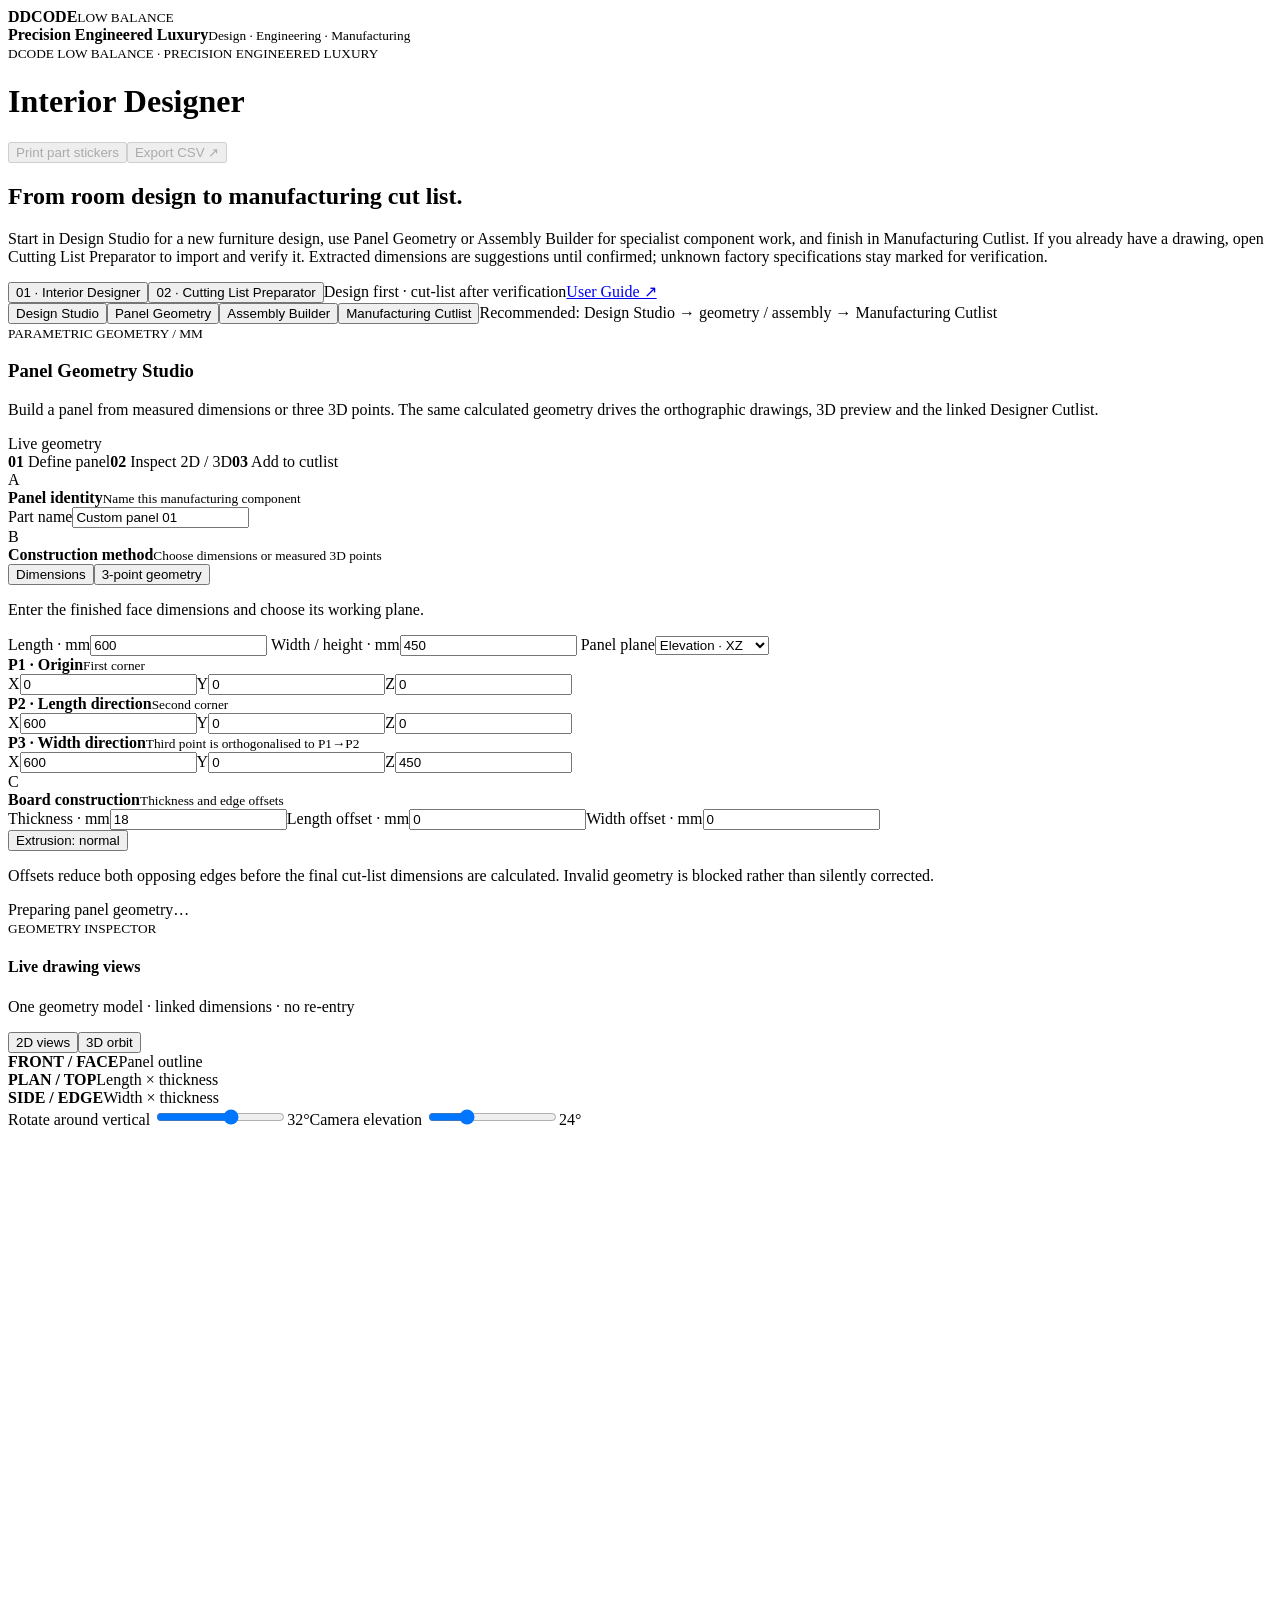
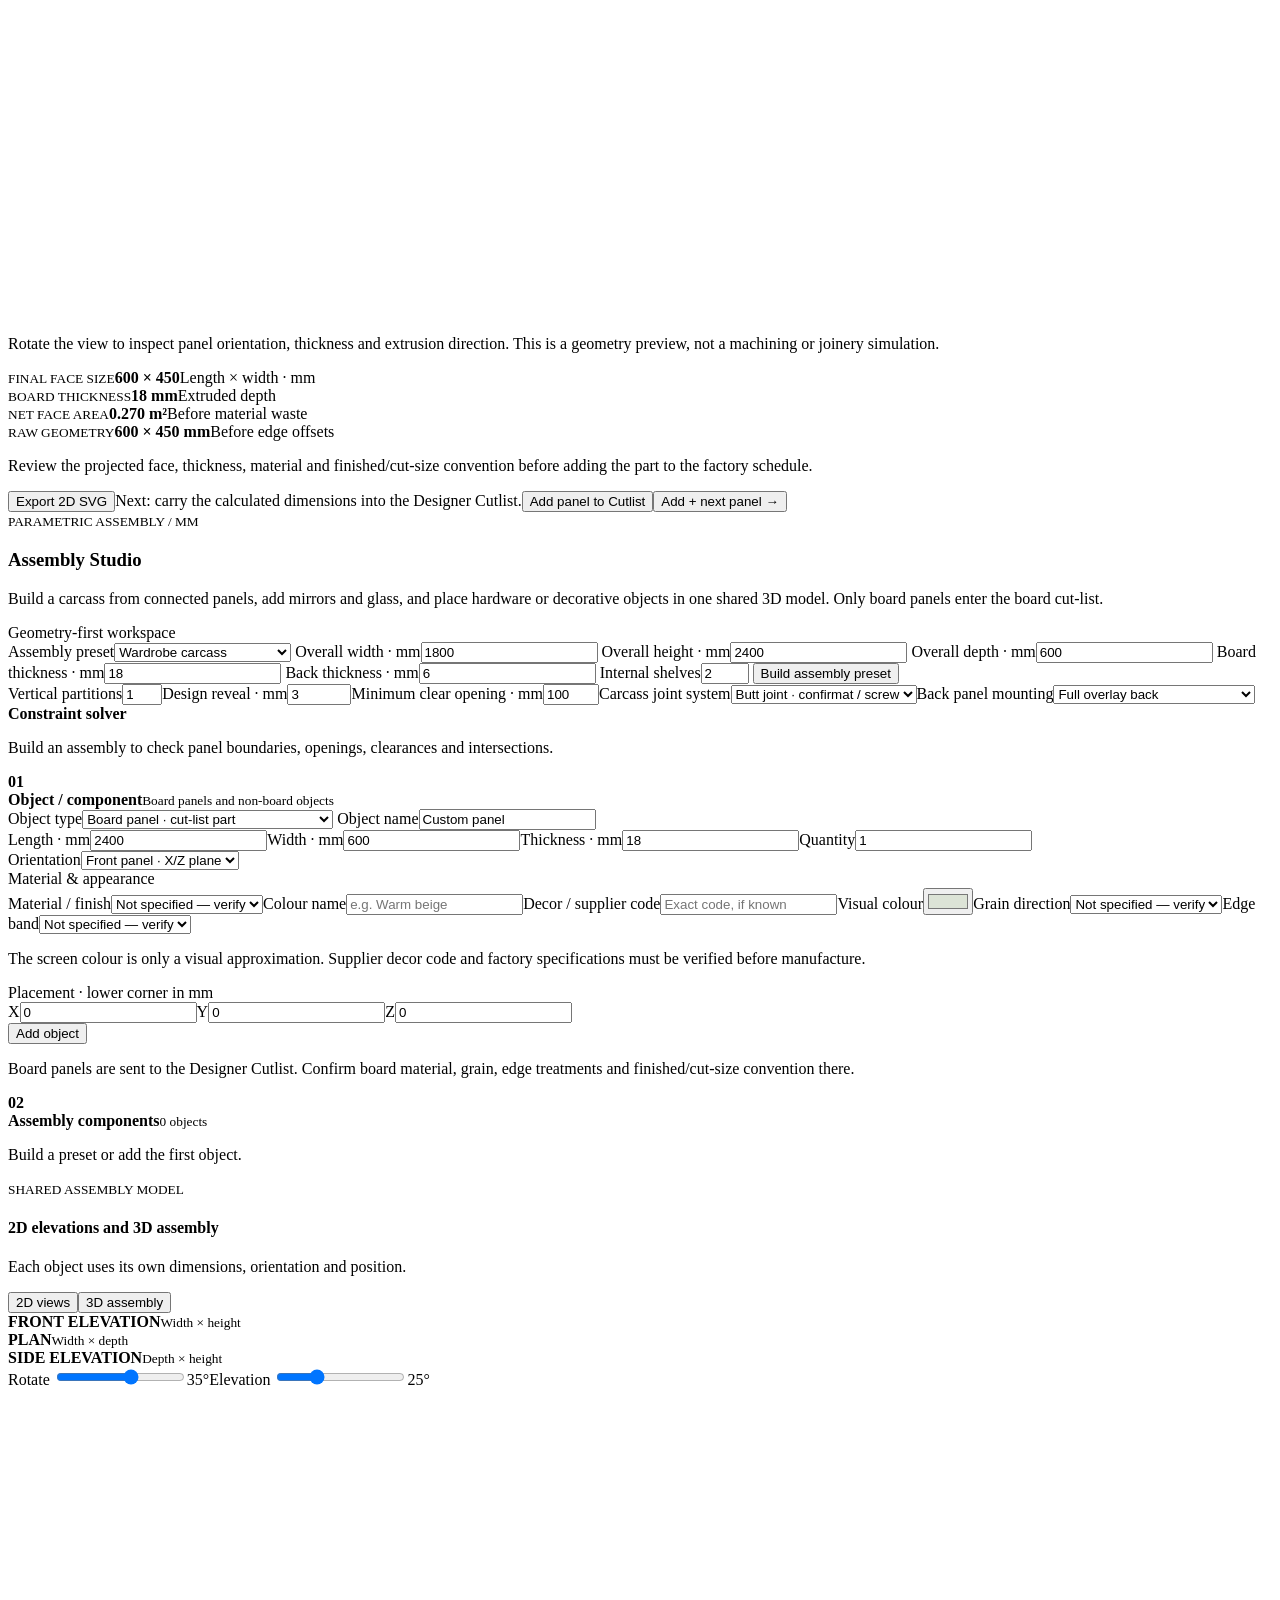
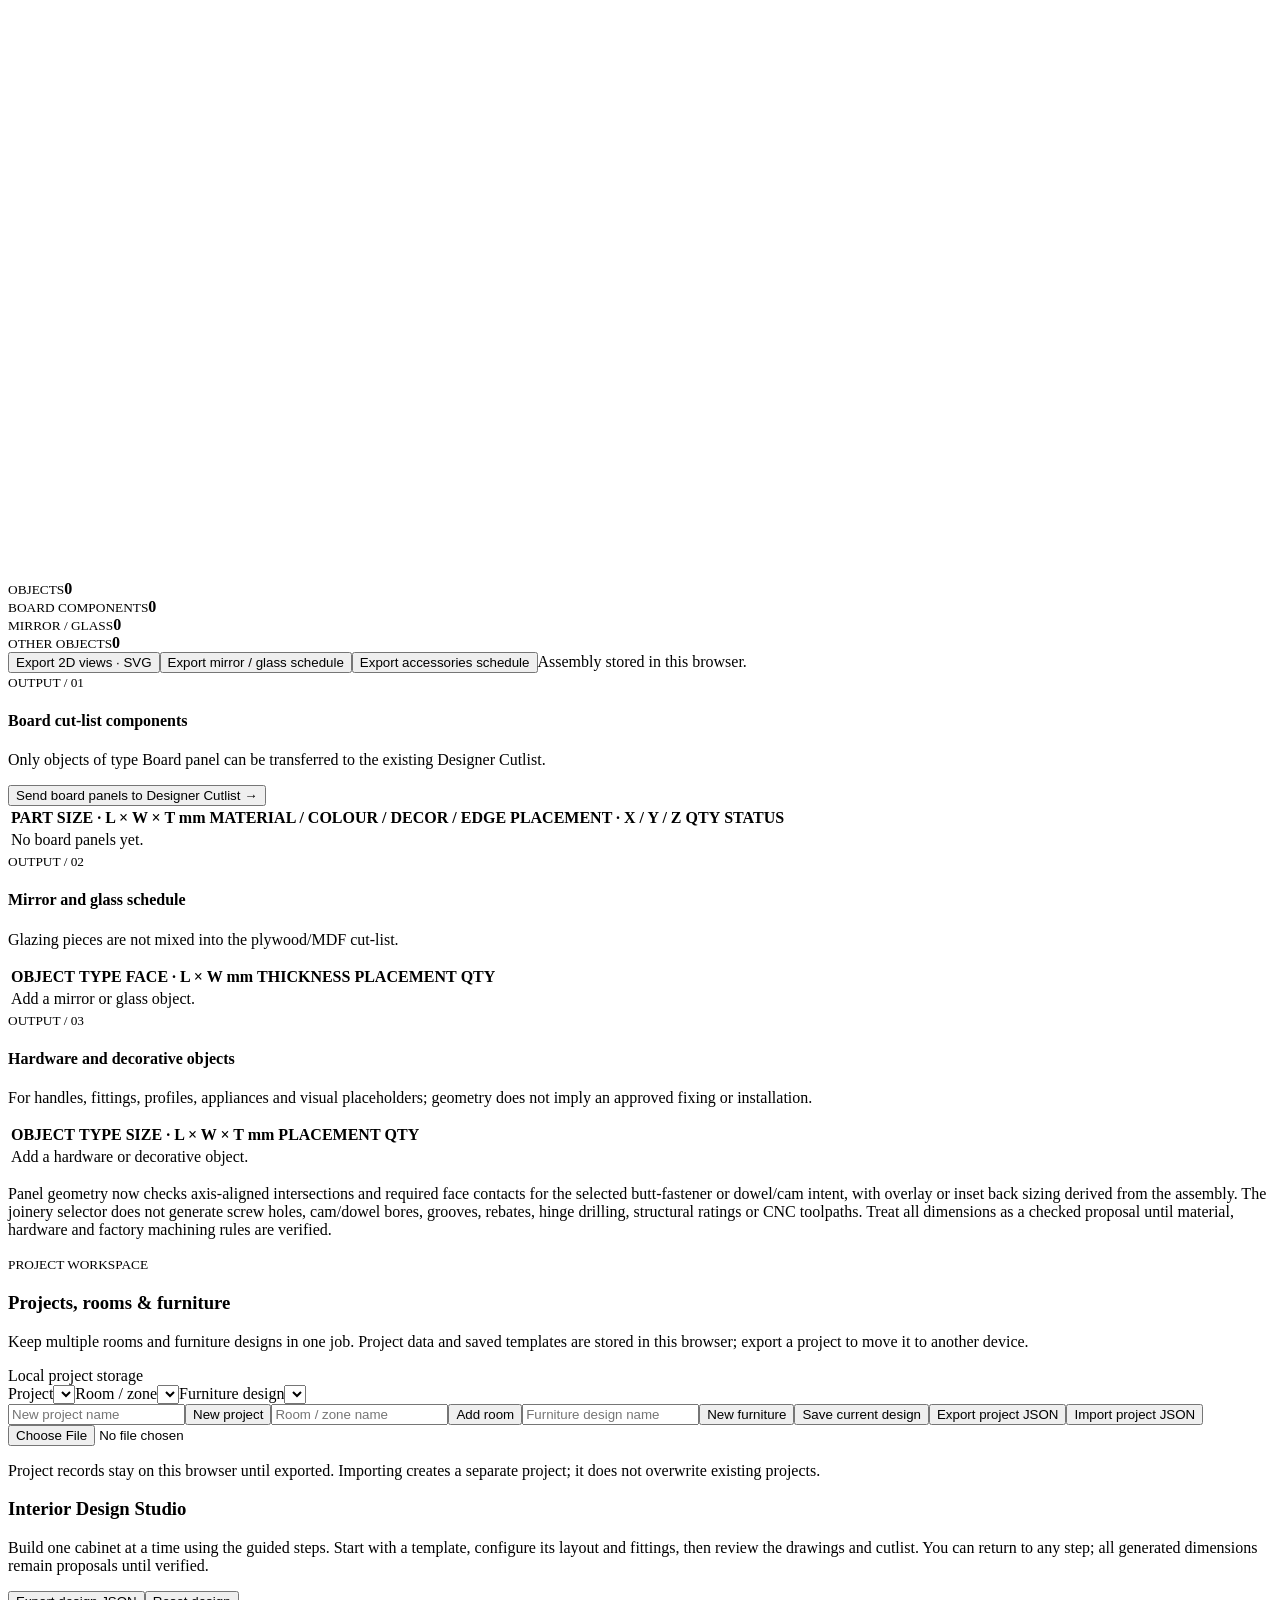
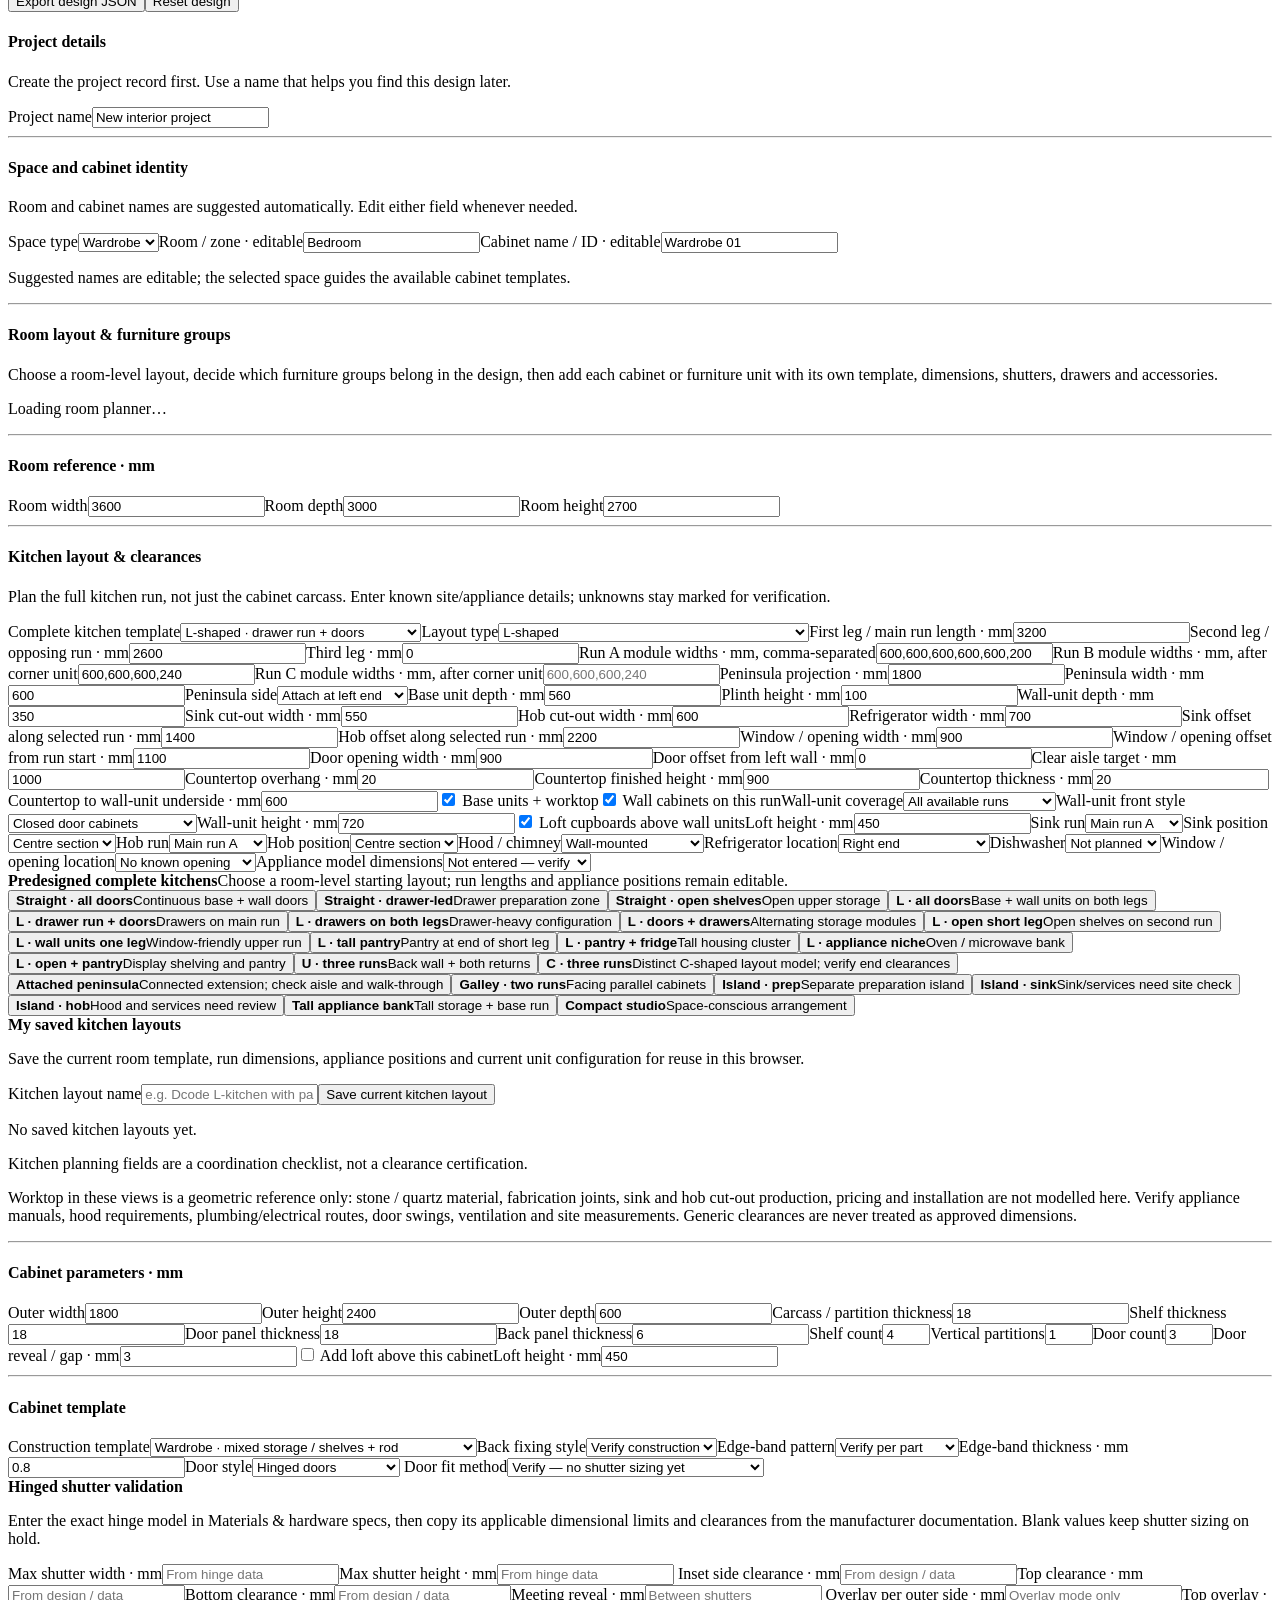
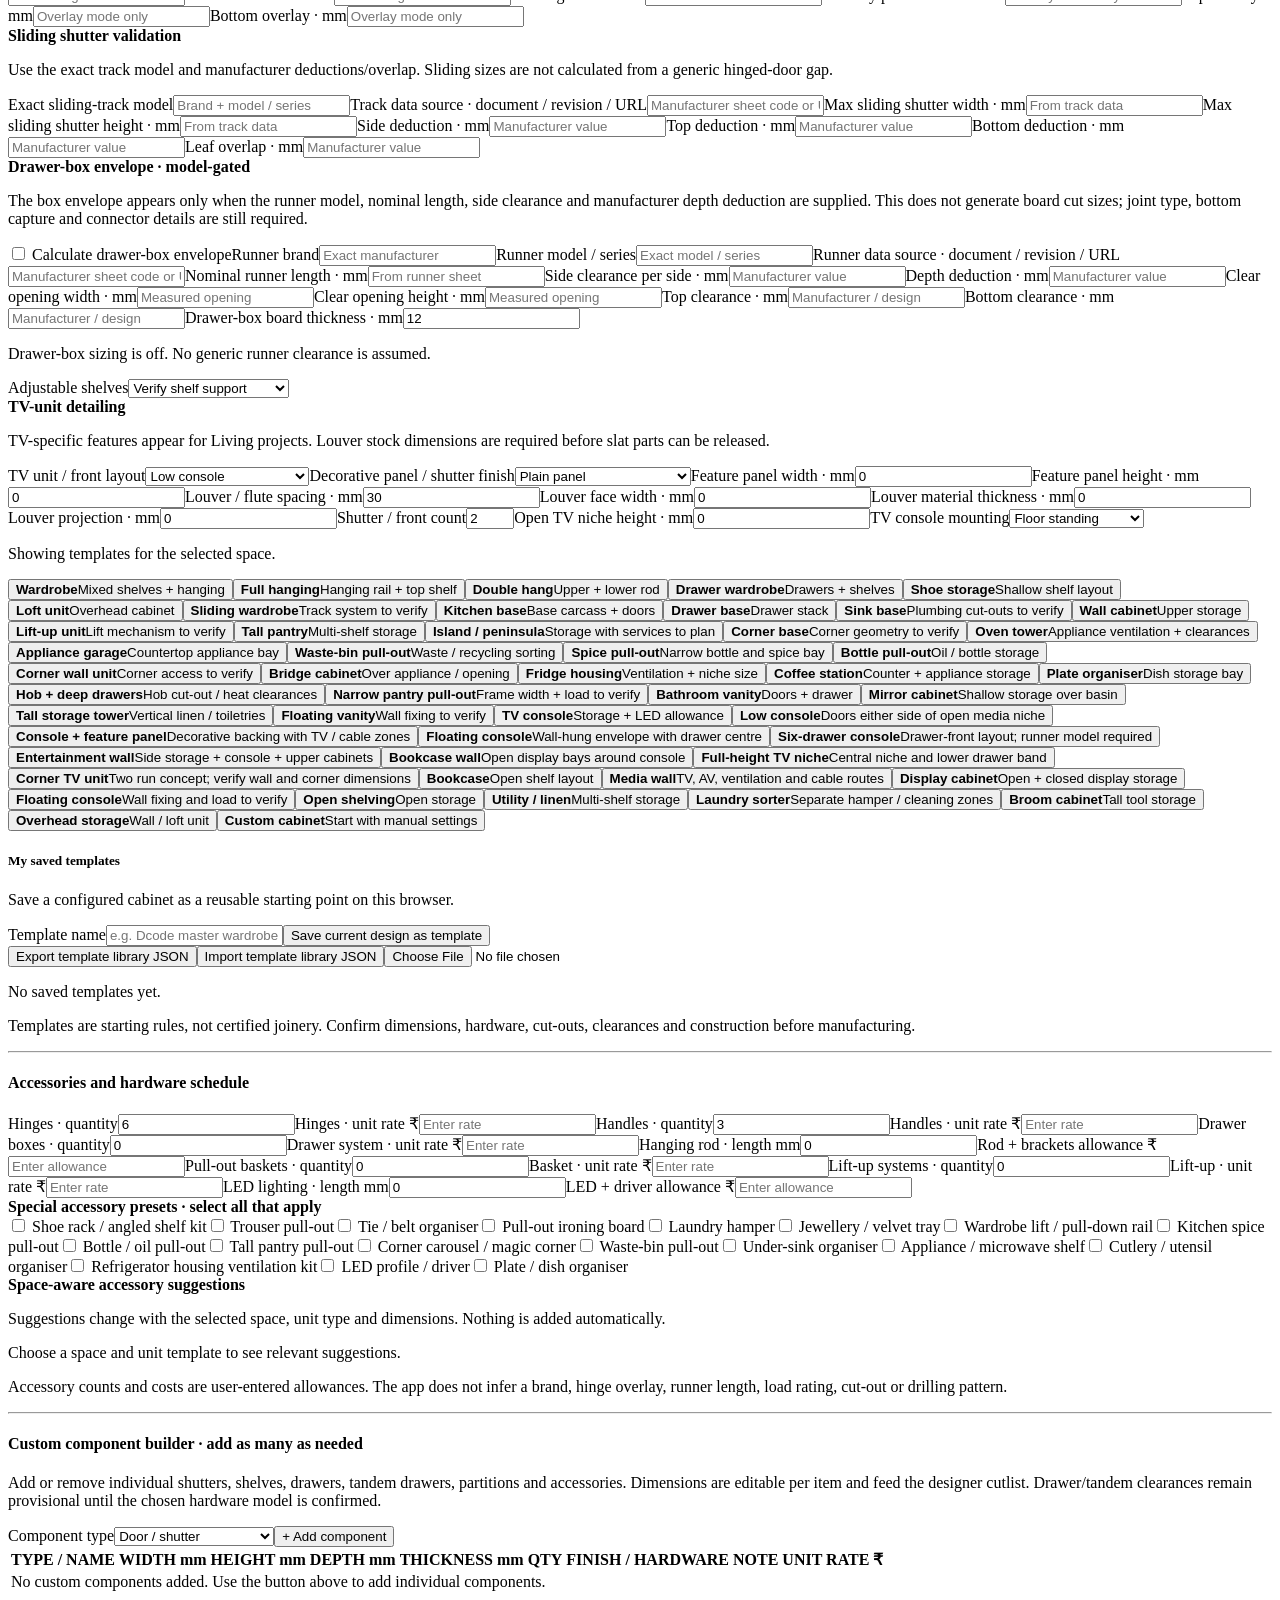
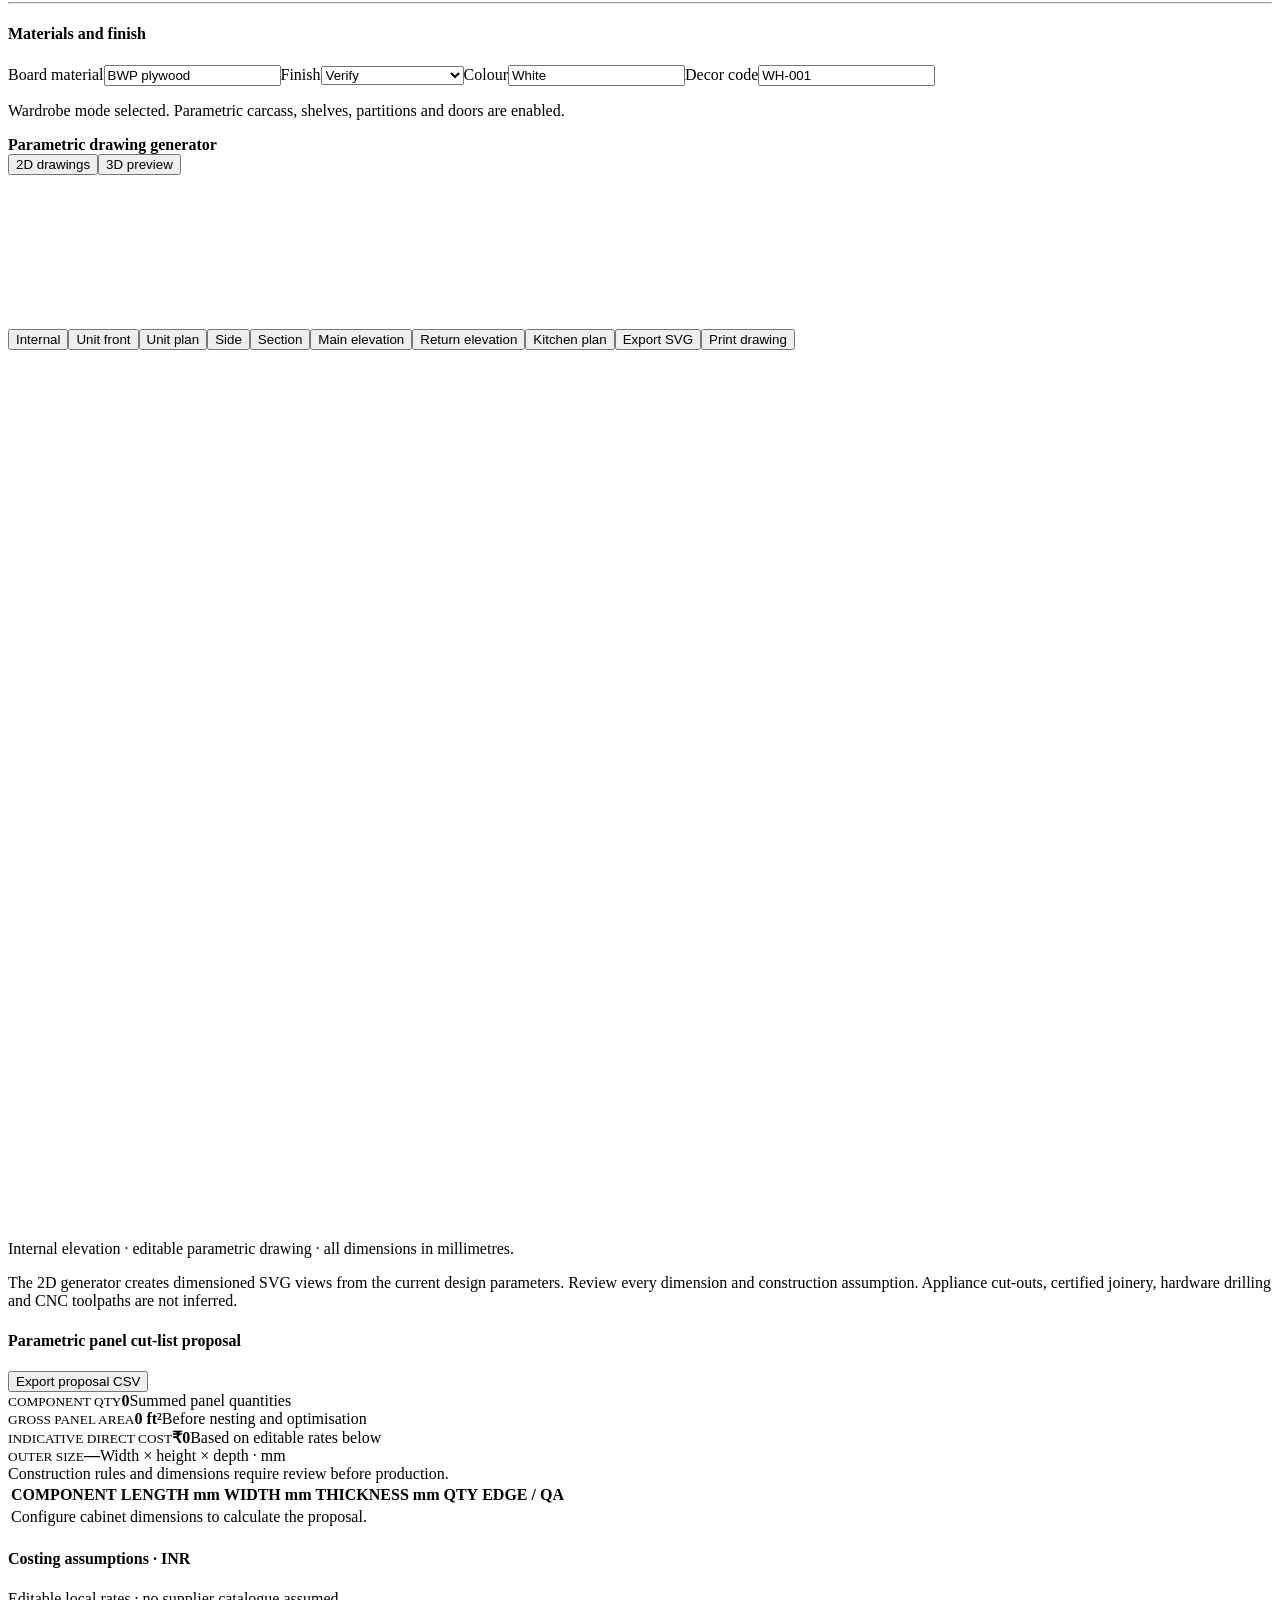
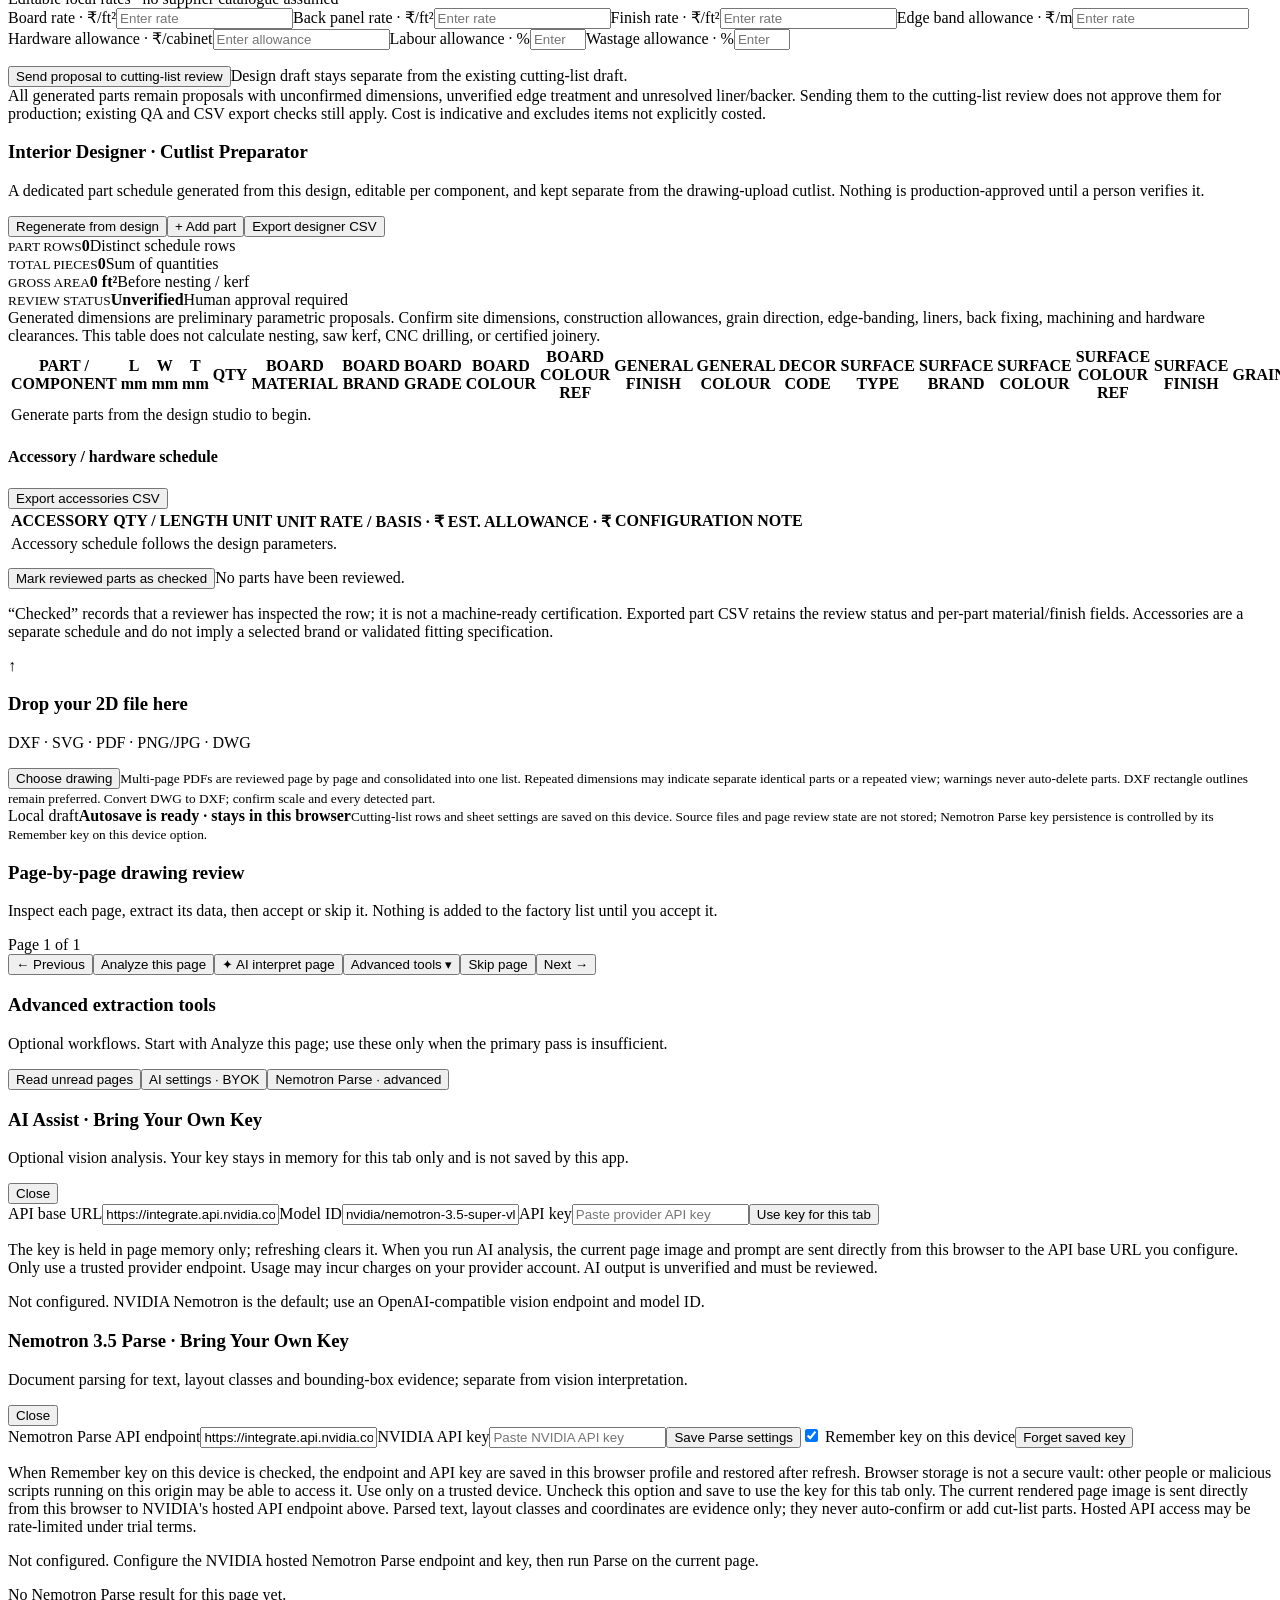
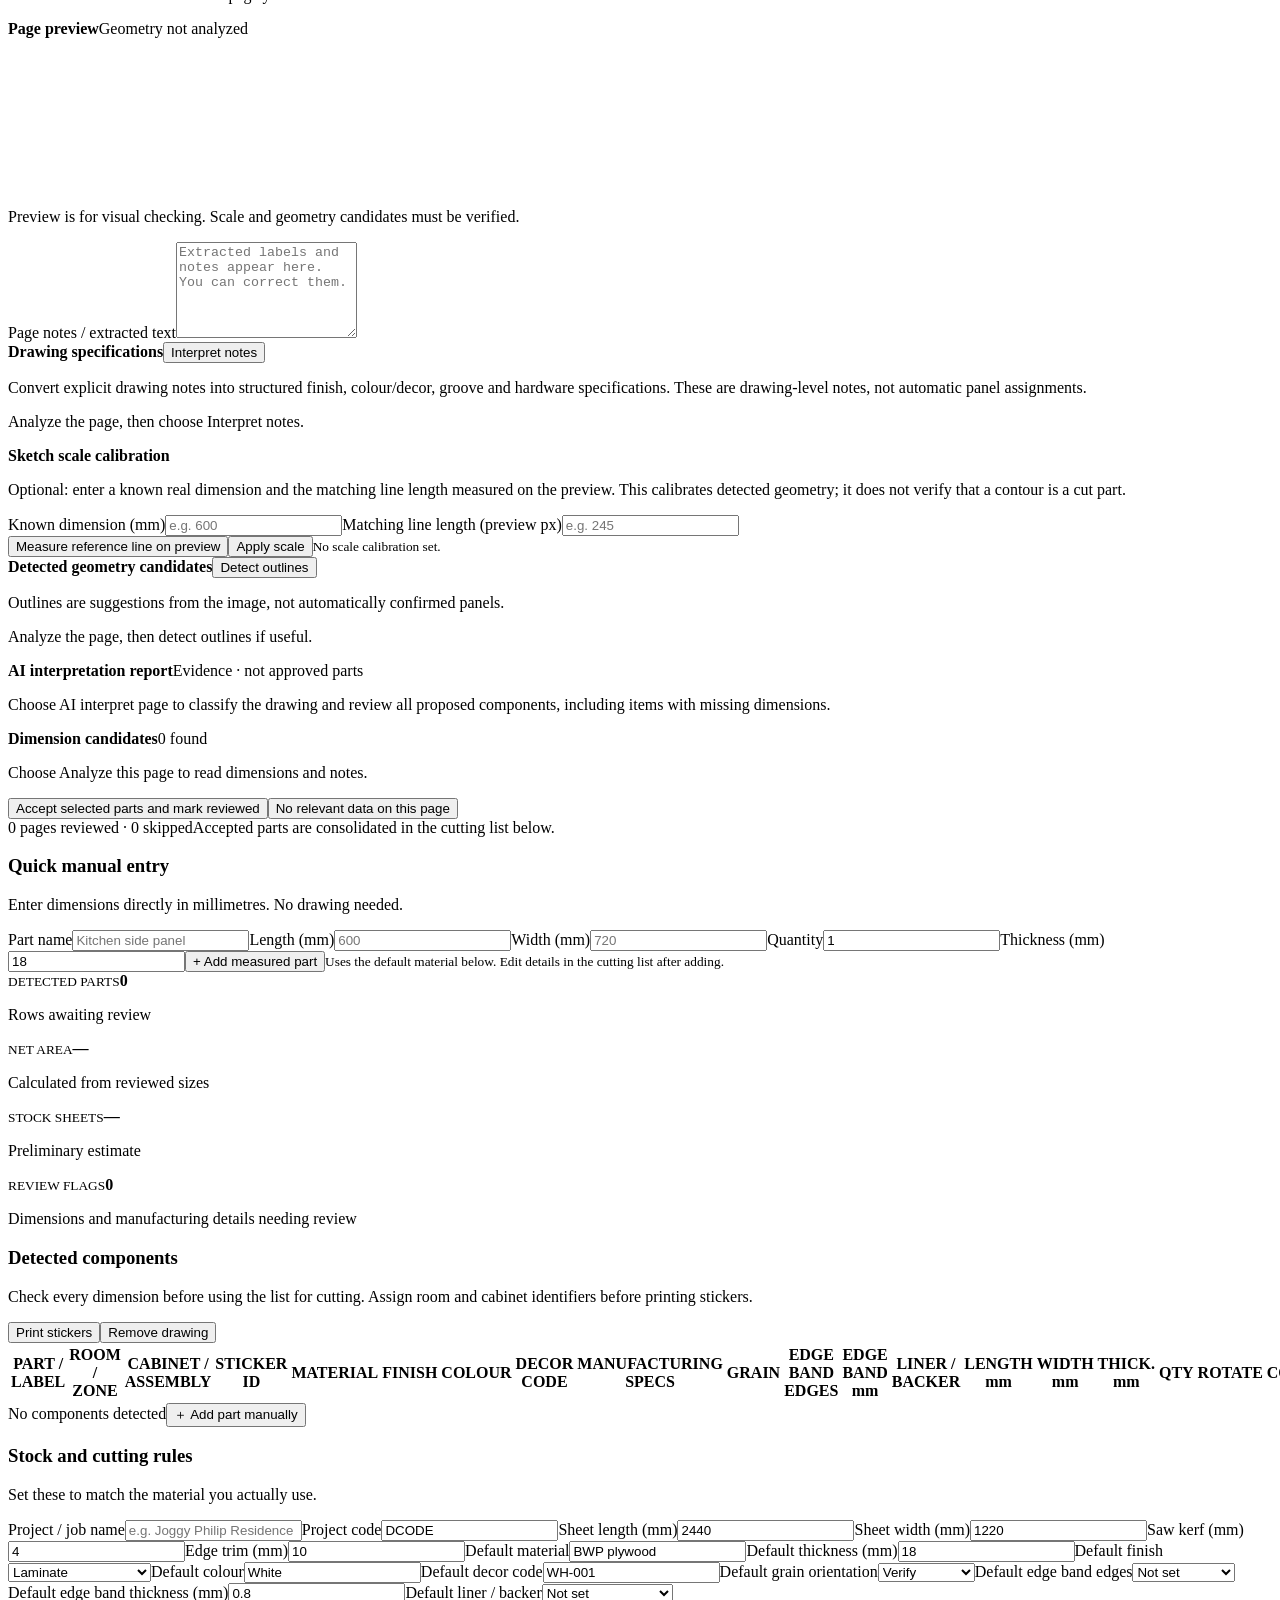
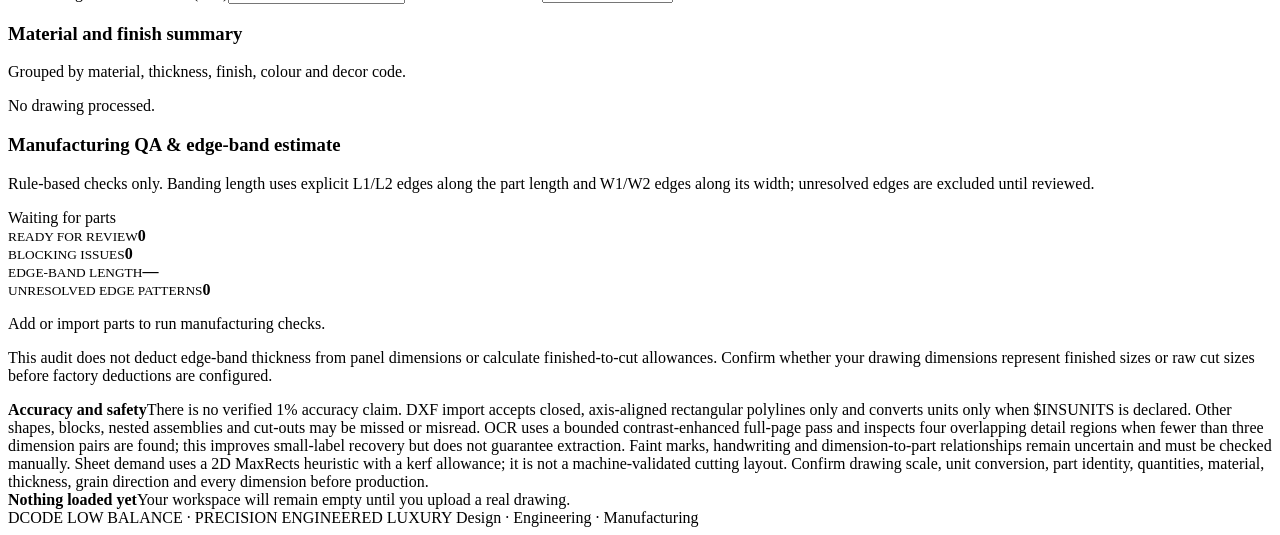
==== public/index.html @ 65d8233e "sync: import current Hatchable application source" ====
<!doctype html>
<html lang="en"><head><meta charset="utf-8"><meta name="viewport" content="width=device-width,initial-scale=1"><title>DCODE Low Balance — Precision Engineered Luxury</title><meta name="description" content="DCODE Low Balance connects interior design, 2D drawings, 3D cabinet engineering and manufacturing cut lists. Precision Engineered Luxury."><meta name="theme-color" content="#f7f7f5"><link rel="icon" type="image/svg+xml" href="/favicon.svg"><link rel="stylesheet" href="/theme.css?v=100"><link rel="stylesheet" href="/design-workspace.css?v=103"><script defer src="/app.js?v=100"></script><script type="module" src="/design-workspace.js?v=107"></script></head>
<body><aside class="sidebar"><div class="brand"><b>D</b><span><strong>DCODE</strong><small>LOW BALANCE</small></span></div><div class="side-note"><i></i><span><b>Precision Engineered Luxury</b><small>Design · Engineering · Manufacturing</small></span></div></aside>
<main><header><div><small class="eyebrow">DCODE LOW BALANCE · PRECISION ENGINEERED LUXURY</small><h1>Interior Designer</h1></div><div class="header-actions design-hidden"><button id="printStickers" class="light-btn" type="button" disabled>Print part stickers</button><button id="export" class="dark-btn" disabled>Export CSV ↗</button></div></header>
<section class="view">
<div class="intro"><div><h2>From room design to manufacturing cut list.</h2><p>Start in Design Studio for a new furniture design, use Panel Geometry or Assembly Builder for specialist component work, and finish in Manufacturing Cutlist. If you already have a drawing, open Cutting List Preparator to import and verify it. Extracted dimensions are suggestions until confirmed; unknown factory specifications stay marked for verification.</p></div></div>
<div class="design-nav app-page-nav" role="navigation" aria-label="Workspace pages"><button type="button" class="active" id="designNav" aria-current="page">01 · Interior Designer</button><button type="button" id="cutlistNav">02 · Cutting List Preparator</button><span class="design-chip">Design first · cut-list after verification</span><a class="guide-nav-link" href="/guide.html" target="_blank" rel="noopener">User Guide ↗</a></div>
    <section class="design-workspace app-page" id="designWorkspace">
      <div class="design-nav design-subnav" role="navigation" aria-label="Interior design workspaces"><button type="button" class="active" id="designerBuilderTab" aria-current="page" title="Guided cabinet design and drawings">Design Studio</button><button type="button" id="designerPanelGeometryTab" aria-pressed="false" title="Create a single parametric panel">Panel Geometry</button><button type="button" id="designerAssemblyStudioTab" aria-pressed="false" title="Build and validate a multi-panel assembly">Assembly Builder</button><button type="button" id="designerCutlistTab" aria-pressed="false" title="Review board parts and prepare manufacturing exports">Manufacturing Cutlist</button><span class="design-chip">Recommended: Design Studio → geometry / assembly → Manufacturing Cutlist</span></div>
      <section id="panelGeometryStudio" class="panel-geometry-studio design-hidden" aria-label="Parametric panel geometry studio">
  <div class="pg-header"><div><small class="pg-eyebrow">PARAMETRIC GEOMETRY / MM</small><h3>Panel Geometry Studio</h3><p>Build a panel from measured dimensions or three 3D points. The same calculated geometry drives the orthographic drawings, 3D preview and the linked Designer Cutlist.</p></div><div class="pg-header-status"><span class="pg-live-dot"></span><span>Live geometry</span></div></div>
  <div class="pg-workflow"><span class="active"><b>01</b> Define panel</span><i></i><span><b>02</b> Inspect 2D / 3D</span><i></i><span><b>03</b> Add to cutlist</span></div>
  <div class="pg-layout">
    <aside class="pg-controls">
      <section class="pg-control-section"><div class="pg-section-title"><span class="pg-section-index">A</span><div><strong>Panel identity</strong><small>Name this manufacturing component</small></div></div>
        <label class="pg-field">Part name<input id="pgName" value="Custom panel 01" maxlength="100" placeholder="e.g. Wardrobe side"></label>
      </section>
      <section class="pg-control-section"><div class="pg-section-title"><span class="pg-section-index">B</span><div><strong>Construction method</strong><small>Choose dimensions or measured 3D points</small></div></div>
        <div class="pg-mode-toggle"><button id="pgDimensionMode" type="button" class="active" aria-pressed="true">Dimensions</button><button id="pgThreePointMode" type="button" aria-pressed="false">3-point geometry</button></div>
        <p id="pgModeHint" class="pg-help">Enter the finished face dimensions and choose its working plane.</p>
        <div id="pgDimFields" class="pg-field-grid">
          <label class="pg-field">Length · mm<input id="pgLength" type="number" min="1" step="any" value="600"></label>
          <label class="pg-field">Width / height · mm<input id="pgWidth" type="number" min="1" step="any" value="450"></label>
          <label class="pg-field pg-field-wide">Panel plane<select id="pgPlane"><option value="XZ" selected>Elevation · XZ</option><option value="XY">Horizontal · XY</option><option value="YZ">Side plane · YZ</option></select></label>
        </div>
        <div id="pgPointsFields" class="pg-point-fields design-hidden">
          <div class="pg-coordinate-head"><strong>P1 · Origin</strong><small>First corner</small></div><div class="pg-coordinate-grid">
            <label>X<input id="pgP1X" type="number" step="any" value="0"></label><label>Y<input id="pgP1Y" type="number" step="any" value="0"></label><label>Z<input id="pgP1Z" type="number" step="any" value="0"></label>
          </div>
          <div class="pg-coordinate-head"><strong>P2 · Length direction</strong><small>Second corner</small></div><div class="pg-coordinate-grid">
            <label>X<input id="pgP2X" type="number" step="any" value="600"></label><label>Y<input id="pgP2Y" type="number" step="any" value="0"></label><label>Z<input id="pgP2Z" type="number" step="any" value="0"></label>
          </div>
          <div class="pg-coordinate-head"><strong>P3 · Width direction</strong><small>Third point is orthogonalised to P1→P2</small></div><div class="pg-coordinate-grid">
            <label>X<input id="pgP3X" type="number" step="any" value="600"></label><label>Y<input id="pgP3Y" type="number" step="any" value="0"></label><label>Z<input id="pgP3Z" type="number" step="any" value="450"></label>
          </div>
        </div>
      </section>
      <section class="pg-control-section"><div class="pg-section-title"><span class="pg-section-index">C</span><div><strong>Board construction</strong><small>Thickness and edge offsets</small></div></div>
        <div class="pg-field-grid"><label class="pg-field">Thickness · mm<input id="pgThickness" type="number" min="0.1" step="any" value="18"></label><label class="pg-field">Length offset · mm<input id="pgOffsetLength" type="number" min="0" step="any" value="0"></label><label class="pg-field">Width offset · mm<input id="pgOffsetWidth" type="number" min="0" step="any" value="0"></label></div>
        <button id="pgExtrusion" class="pg-secondary-button" type="button">Extrusion: normal</button>
        <p class="pg-help">Offsets reduce both opposing edges before the final cut-list dimensions are calculated. Invalid geometry is blocked rather than silently corrected.</p>
      </section>
      <div id="pgValidation" class="pg-validation" role="status" aria-live="polite">Preparing panel geometry…</div>
    </aside>
    <div class="pg-preview-column">
      <div class="pg-preview-head"><div><small>GEOMETRY INSPECTOR</small><h4>Live drawing views</h4><p>One geometry model · linked dimensions · no re-entry</p></div><div class="pg-view-toggle"><button id="pg2dTab" type="button" class="active" aria-pressed="true">2D views</button><button id="pg3dTab" type="button" aria-pressed="false">3D orbit</button></div></div>
      <div id="pg2dViews" class="pg-orthographic-grid">
        <div class="pg-drawing-card pg-drawing-front"><div><strong>FRONT / FACE</strong><span>Panel outline</span></div><div id="pgFrontSvg" class="pg-drawing-svg"></div></div>
        <div class="pg-drawing-card"><div><strong>PLAN / TOP</strong><span>Length × thickness</span></div><div id="pgPlanSvg" class="pg-drawing-svg"></div></div>
        <div class="pg-drawing-card"><div><strong>SIDE / EDGE</strong><span>Width × thickness</span></div><div id="pgSideSvg" class="pg-drawing-svg"></div></div>
      </div>
      <div id="pg3dView" class="pg-3d-view design-hidden"><div class="pg-orbit-controls"><label>Rotate around vertical <input id="pg3dYaw" type="range" min="-180" max="180" value="32"><span id="pg3dYawValue">32°</span></label><label>Camera elevation <input id="pg3dPitch" type="range" min="5" max="75" value="24"><span id="pg3dPitchValue">24°</span></label></div><div class="pg-3d-canvas"><svg id="pgIsoSvg" viewBox="0 0 900 560" role="img" aria-label="Interactive isometric extrusion of the panel"></svg></div><p class="pg-help">Rotate the view to inspect panel orientation, thickness and extrusion direction. This is a geometry preview, not a machining or joinery simulation.</p></div>
      <div class="pg-metrics">
        <div><small>FINAL FACE SIZE</small><strong id="pgMetricFace">600 × 450</strong><span>Length × width · mm</span></div>
        <div><small>BOARD THICKNESS</small><strong id="pgMetricThickness">18 mm</strong><span>Extruded depth</span></div>
        <div><small>NET FACE AREA</small><strong id="pgMetricArea">0.270 m²</strong><span>Before material waste</span></div>
        <div><small>RAW GEOMETRY</small><strong id="pgMetricBounds">600 × 450 mm</strong><span>Before edge offsets</span></div>
      </div>
      <p id="pgSummaryNote" class="pg-summary-note">Review the projected face, thickness, material and finished/cut-size convention before adding the part to the factory schedule.</p>
      <div class="pg-output-actions"><button id="pgExportSvg" type="button" class="pg-secondary-button">Export 2D SVG</button><span>Next: carry the calculated dimensions into the Designer Cutlist.</span><button id="pgAddPanel" type="button" class="pg-secondary-button">Add panel to Cutlist</button><button id="pgAddNext" type="button" class="pg-primary-button">Add + next panel →</button></div>
    </div>
  </div>
</section>
      <section id="assemblyStudio" class="assembly-studio design-hidden" aria-label="Parametric assembly studio">
 <header class="as-header"><div><small>PARAMETRIC ASSEMBLY / MM</small><h3>Assembly Studio</h3><p>Build a carcass from connected panels, add mirrors and glass, and place hardware or decorative objects in one shared 3D model. Only board panels enter the board cut-list.</p></div><span class="as-ready"><i></i> Geometry-first workspace</span></header>
 <div class="as-preset-bar">
  <label>Assembly preset<select id="asPreset"><option value="wardrobe">Wardrobe carcass</option><option value="mirror-wardrobe">Wardrobe with mirror front</option><option value="tv-console">TV console</option><option value="empty">Empty assembly</option></select></label>
  <label>Overall width · mm<input id="asCabWidth" type="number" min="100" value="1800"></label>
  <label>Overall height · mm<input id="asCabHeight" type="number" min="100" value="2400"></label>
  <label>Overall depth · mm<input id="asCabDepth" type="number" min="100" value="600"></label>
  <label>Board thickness · mm<input id="asBoardT" type="number" min="1" value="18"></label>
  <label>Back thickness · mm<input id="asBackT" type="number" min="1" value="6"></label>
  <label>Internal shelves<input id="asShelfCount" type="number" min="0" max="20" value="2"></label>
  <button type="button" class="as-button as-primary" id="asLoadPreset">Build assembly preset</button>
 </div>
 <div class="as-constraint-bar"><div class="as-constraint-inputs"><label>Vertical partitions<input id="asPartitionCount" type="number" min="0" max="8" value="1"></label><label>Design reveal · mm<input id="asFrontGap" type="number" min="1" max="10" step="0.5" value="3"></label><label>Minimum clear opening · mm<input id="asMinOpening" type="number" min="50" max="500" step="10" value="100"></label><label>Carcass joint system<select id="asJointSystem"><option value="butt-confirmat">Butt joint · confirmat / screw</option><option value="dowel-cam">Dowel + cam connector</option></select></label><label>Back panel mounting<select id="asBackMount"><option value="overlay">Full overlay back</option><option value="inset">Inset back · between sides/top</option></select></label></div><div class="as-constraint-report" id="asConstraintReport" role="status" aria-live="polite"><strong>Constraint solver</strong><p>Build an assembly to check panel boundaries, openings, clearances and intersections.</p><ul id="asConstraintList"></ul></div></div>
 <div class="as-workspace">
  <aside class="as-sidebar">
   <section class="as-panel"><div class="as-panel-title"><b>01</b><div><strong>Object / component</strong><small>Board panels and non-board objects</small></div></div>
    <label class="as-field">Object type<select id="asType"><option value="board">Board panel · cut-list part</option><option value="mirror">Mirror · glazing schedule</option><option value="glass">Glass · glazing schedule</option><option value="hardware">Hardware / fitting · accessory schedule</option><option value="decorative">Decorative object · visual schedule</option></select></label>
    <label class="as-field">Object name<input id="asName" maxlength="100" value="Custom panel" placeholder="e.g. Left side / mirror shutter"></label>
    <div class="as-field-grid"><label class="as-field">Length · mm<input id="asLength" type="number" min="1" value="2400"></label><label class="as-field">Width · mm<input id="asWidth" type="number" min="1" value="600"></label><label class="as-field">Thickness · mm<input id="asThickness" type="number" min="0.1" step="any" value="18"></label><label class="as-field">Quantity<input id="asQty" type="number" min="1" step="1" value="1"></label></div>
    <label class="as-field">Orientation<select id="asOrientation"><option value="front">Front panel · X/Z plane</option><option value="horizontal">Shelf / top · X/Y plane</option><option value="side">Side panel · Y/Z plane</option></select></label>
    <div class="as-subtitle">Material & appearance</div>
    <div class="as-field-grid"><label class="as-field">Material / finish<select id="asMaterial"><option value="">Not specified — verify</option><option>Laminate</option><option>Pre-laminated board</option><option>Acrylic</option><option>PU paint</option><option>Veneer</option><option>Solid wood</option><option>Mirror</option><option>Glass</option><option>Metal</option><option>Custom</option></select></label><label class="as-field">Colour name<input id="asColourName" maxlength="100" placeholder="e.g. Warm beige"></label><label class="as-field">Decor / supplier code<input id="asDecorCode" maxlength="100" placeholder="Exact code, if known"></label><label class="as-field">Visual colour<input id="asFinishColor" type="color" value="#dce3d6" aria-label="Visual preview colour"></label><label class="as-field">Grain direction<select id="asGrain"><option value="verify">Not specified — verify</option><option value="none">No grain</option><option value="vertical">Vertical</option><option value="horizontal">Horizontal</option><option value="custom">Custom / angled</option></select></label><label class="as-field">Edge band<select id="asEdgeBand"><option value="verify">Not specified — verify</option><option value="matching">Matching</option><option value="contrasting">Contrasting</option><option value="none">None</option></select></label></div>
    <p class="as-note">The screen colour is only a visual approximation. Supplier decor code and factory specifications must be verified before manufacture.</p>
    <div class="as-subtitle">Placement · lower corner in mm</div><div class="as-field-grid as-coordinates"><label class="as-field">X<input id="asX" type="number" step="any" value="0"></label><label class="as-field">Y<input id="asY" type="number" step="any" value="0"></label><label class="as-field">Z<input id="asZ" type="number" step="any" value="0"></label></div>
    <div class="as-edit-actions"><button type="button" class="as-button as-primary" id="asAddObject">Add object</button><button type="button" class="as-button" id="asCancelEdit" hidden>Cancel edit</button></div>
    <p class="as-note" id="asTypeNote">Board panels are sent to the Designer Cutlist. Confirm board material, grain, edge treatments and finished/cut-size convention there.</p>
   </section>
   <section class="as-panel"><div class="as-panel-title"><b>02</b><div><strong>Assembly components</strong><small id="asComponentCount">0 objects</small></div></div><div id="asObjectList" class="as-object-list"><p class="as-empty">Build a preset or add the first object.</p></div></section>
  </aside>
  <div class="as-visual-column">
   <div class="as-view-header"><div><small>SHARED ASSEMBLY MODEL</small><h4>2D elevations and 3D assembly</h4><p>Each object uses its own dimensions, orientation and position.</p></div><div class="as-view-buttons"><button type="button" id="asView2D" class="active">2D views</button><button type="button" id="asView3D">3D assembly</button></div></div>
   <div id="as2DViews" class="as-orthographic">
    <article class="as-view-card as-front-card"><header><strong>FRONT ELEVATION</strong><small>Width × height</small></header><div id="asFront" class="as-svg"></div></article>
    <article class="as-view-card"><header><strong>PLAN</strong><small>Width × depth</small></header><div id="asPlan" class="as-svg"></div></article>
    <article class="as-view-card"><header><strong>SIDE ELEVATION</strong><small>Depth × height</small></header><div id="asSide" class="as-svg"></div></article>
   </div>
   <div id="as3DView" class="as-3d-view design-hidden"><div class="as-camera-controls"><label>Rotate <input id="asYaw" type="range" min="-180" max="180" value="35"><span id="asYawValue">35°</span></label><label>Elevation <input id="asPitch" type="range" min="5" max="75" value="25"><span id="asPitchValue">25°</span></label></div><svg id="asSceneSvg" viewBox="0 0 900 560" role="img" aria-label="3D assembly preview"></svg></div>
   <div class="as-metrics"><div><small>OBJECTS</small><strong id="asMetricObjects">0</strong></div><div><small>BOARD COMPONENTS</small><strong id="asMetricBoards">0</strong></div><div><small>MIRROR / GLASS</small><strong id="asMetricGlazing">0</strong></div><div><small>OTHER OBJECTS</small><strong id="asMetricOther">0</strong></div></div>
   <div class="as-export-bar"><button type="button" class="as-button" id="asExportViews">Export 2D views · SVG</button><button type="button" class="as-button" id="asExportGlazing">Export mirror / glass schedule</button><button type="button" class="as-button" id="asExportOther">Export accessories schedule</button><span id="asSaveStatus">Assembly stored in this browser.</span></div>
  </div>
 </div>
 <section class="as-schedule-section"><header><div><small>OUTPUT / 01</small><h4>Board cut-list components</h4><p>Only objects of type Board panel can be transferred to the existing Designer Cutlist.</p></div><button type="button" class="as-button as-primary" id="asSendBoards">Send board panels to Designer Cutlist →</button></header><div class="as-table-wrap"><table class="as-table"><thead><tr><th>PART</th><th>SIZE · L × W × T mm</th><th>MATERIAL / COLOUR / DECOR / EDGE</th><th>PLACEMENT · X / Y / Z</th><th>QTY</th><th>STATUS</th></tr></thead><tbody id="asBoardRows"><tr><td colspan="6">No board panels yet.</td></tr></tbody></table></div></section>
 <div class="as-schedules">
  <section class="as-schedule-section"><header><div><small>OUTPUT / 02</small><h4>Mirror and glass schedule</h4><p>Glazing pieces are not mixed into the plywood/MDF cut-list.</p></div></header><div class="as-table-wrap"><table class="as-table"><thead><tr><th>OBJECT</th><th>TYPE</th><th>FACE · L × W mm</th><th>THICKNESS</th><th>PLACEMENT</th><th>QTY</th></tr></thead><tbody id="asGlazingRows"><tr><td colspan="6">Add a mirror or glass object.</td></tr></tbody></table></div></section>
  <section class="as-schedule-section"><header><div><small>OUTPUT / 03</small><h4>Hardware and decorative objects</h4><p>For handles, fittings, profiles, appliances and visual placeholders; geometry does not imply an approved fixing or installation.</p></div></header><div class="as-table-wrap"><table class="as-table"><thead><tr><th>OBJECT</th><th>TYPE</th><th>SIZE · L × W × T mm</th><th>PLACEMENT</th><th>QTY</th></tr></thead><tbody id="asOtherRows"><tr><td colspan="5">Add a hardware or decorative object.</td></tr></tbody></table></div></section>
 </div>
 <p class="as-footnote">Panel geometry now checks axis-aligned intersections and required face contacts for the selected butt-fastener or dowel/cam intent, with overlay or inset back sizing derived from the assembly. The joinery selector does not generate screw holes, cam/dowel bores, grooves, rebates, hinge drilling, structural ratings or CNC toolpaths. Treat all dimensions as a checked proposal until material, hardware and factory machining rules are verified.</p>
</section>
      <section class="design-project-hub" id="designProjectHub" aria-label="Project and furniture manager"><div class="design-project-head"><div><small>PROJECT WORKSPACE</small><h3>Projects, rooms & furniture</h3><p>Keep multiple rooms and furniture designs in one job. Project data and saved templates are stored in this browser; export a project to move it to another device.</p></div><span id="designProjectSaveStatus" role="status">Local project storage</span></div><div class="design-project-controls"><label>Project<select id="designProjectSelect" aria-label="Select project"></select></label><label>Room / zone<select id="designRoomSelect" aria-label="Select room"></select></label><label>Furniture design<select id="designFurnitureSelect" aria-label="Select furniture design"></select></label></div><div class="design-project-actions"><input id="designNewProjectName" aria-label="New project name" placeholder="New project name" maxlength="120"><button type="button" class="light-btn" id="designCreateProject">New project</button><input id="designNewRoomName" aria-label="New room name" placeholder="Room / zone name" maxlength="100"><button type="button" class="light-btn" id="designAddRoom">Add room</button><input id="designNewFurnitureName" aria-label="New furniture design name" placeholder="Furniture design name" maxlength="120"><button type="button" class="light-btn" id="designNewFurniture">New furniture</button><button type="button" class="dark-btn" id="designSaveFurniture">Save current design</button><button type="button" class="light-btn" id="designExportProject">Export project JSON</button><button type="button" class="light-btn" id="designImportProject">Import project JSON</button><input type="file" id="designImportProjectFile" accept=".json,application/json" class="design-hidden"></div><div id="designProjectList" class="design-project-list"></div><p class="design-project-note" id="designProjectNote">Project records stay on this browser until exported. Importing creates a separate project; it does not overwrite existing projects.</p></section>
      <div class="design-top"><div><h3>Interior Design Studio</h3><p>Build one cabinet at a time using the guided steps. Start with a template, configure its layout and fittings, then review the drawings and cutlist. You can return to any step; all generated dimensions remain proposals until verified.</p></div><div class="design-actions"><button class="light-btn" id="designDownload" type="button">Export design JSON</button><button class="light-btn" id="designReset" type="button">Reset design</button></div></div>
      <div class="design-grid"><div class="design-controls">
        <div><h4>Project details</h4><p class="design-canvas-note">Create the project record first. Use a name that helps you find this design later.</p><div class="design-field-grid"><label>Project name<input id="d-project" value="New interior project" placeholder="e.g. Philip Residence"></label></div></div><hr class="design-divider"><div><h4>Space and cabinet identity</h4><p class="design-canvas-note">Room and cabinet names are suggested automatically. Edit either field whenever needed.</p><div class="design-field-grid"><label>Space type<select id="d-space"><option>Wardrobe</option><option>Kitchen</option><option>Bathroom</option><option>Living</option><option>Utility</option></select></label><label>Room / zone · editable<input id="d-room" value="Bedroom" placeholder="Auto-suggested room name"></label><label>Cabinet name / ID · editable<input id="d-cabinet" value="Wardrobe 01" placeholder="Auto-generated cabinet name"></label></div><p class="design-canvas-note" id="designIdentityHint">Suggested names are editable; the selected space guides the available cabinet templates.</p></div><hr class="design-divider"><section class="design-room-planner" id="designRoomPlanner"><h4>Room layout &amp; furniture groups</h4><p class="design-canvas-note">Choose a room-level layout, decide which furniture groups belong in the design, then add each cabinet or furniture unit with its own template, dimensions, shutters, drawers and accessories.</p><div id="roomPlannerApp"><p class="design-canvas-note">Loading room planner…</p></div></section>
        <hr class="design-divider"><div><h4>Room reference · mm</h4><div class="design-field-grid"><label>Room width<input id="d-roomW" type="number" min="1" value="3600"></label><label>Room depth<input id="d-roomD" type="number" min="1" value="3000"></label><label>Room height<input id="d-roomH" type="number" min="1" value="2700"></label></div></div>
        <hr class="design-divider"><div id="designKitchenPlan" class="design-kitchen-plan"><h4>Kitchen layout & clearances</h4><p class="design-canvas-note">Plan the full kitchen run, not just the cabinet carcass. Enter known site/appliance details; unknowns stay marked for verification.</p><div class="design-field-grid"><label>Complete kitchen template<select id="k-template"><option value="straight-doors">Straight · all-door kitchen</option><option value="straight-drawers">Straight · drawer-led</option><option value="straight-open">Straight · open shelving</option><option value="l-doors">L-shaped · all doors</option><option value="l-drawer-run" selected>L-shaped · drawer run + doors</option><option value="l-drawers">L-shaped · drawers on both legs</option><option value="l-alternating">L-shaped · doors + drawers</option><option value="l-open-short">L-shaped · open shelves on short leg</option><option value="l-wall-one-leg">L-shaped · wall units on one leg</option><option value="l-pantry">L-shaped · tall pantry</option><option value="l-pantry-fridge">L-shaped · pantry + fridge housing</option><option value="l-appliance">L-shaped · oven / appliance niche</option><option value="l-open-pantry">L-shaped · open shelves + pantry</option><option value="u-three-run">U-shaped · three runs</option><option value="c-three-run">C-shaped · three runs</option><option value="galley-two-run">Galley · two parallel runs</option><option value="peninsula-prep">Attached peninsula · prep extension</option><option value="island-prep">Island · prep island</option><option value="island-sink">Island · sink island</option><option value="island-hob">Island · cooktop island</option><option value="tall-bank">Tall appliance bank + base run</option><option value="compact-studio">Compact apartment kitchen</option></select></label><label>Layout type<select id="k-layout"><option value="straight">Straight / single wall</option><option value="l" selected>L-shaped</option><option value="u">U-shaped · three wall runs</option><option value="c">C-shaped · three wall runs (separate layout type)</option><option value="parallel">Parallel / galley</option><option value="peninsula">Attached peninsula</option><option value="island">Freestanding island</option></select></label><label>First leg / main run length · mm<input id="k-runA" type="number" min="300" value="3200"></label><label>Second leg / opposing run · mm<input id="k-runB" type="number" min="0" value="2600"></label><label>Third leg · mm<input id="k-runC" type="number" min="0" value="0"></label><label>Run A module widths · mm, comma-separated<input id="k-runAUnits" value="600,600,600,600,600,200" placeholder="600,600,600,600,600,200"></label><label>Run B module widths · mm, after corner unit<input id="k-runBUnits" value="600,600,600,240" placeholder="600,600,600,240"></label><label>Run C module widths · mm, after corner unit<input id="k-runCUnits" value="" placeholder="600,600,600,240"></label><label>Peninsula projection · mm<input id="k-peninsulaLength" type="number" min="300" value="1800"></label><label>Peninsula width · mm<input id="k-peninsulaWidth" type="number" min="300" value="600"></label><label>Peninsula side<select id="k-peninsulaSide"><option value="left">Attach at left end</option><option value="right">Attach at right end</option></select></label><label>Base unit depth · mm<input id="k-baseDepth" type="number" min="300" value="560"></label><label>Plinth height · mm<input id="k-plinth" type="number" min="0" value="100"></label><label>Wall-unit depth · mm<input id="k-wallDepth" type="number" min="200" value="350"></label><label>Sink cut-out width · mm<input id="k-sinkWidth" type="number" min="1" value="550"></label><label>Hob cut-out width · mm<input id="k-hobWidth" type="number" min="1" value="600"></label><label>Refrigerator width · mm<input id="k-fridgeWidth" type="number" min="1" value="700"></label><label>Sink offset along selected run · mm<input id="k-sinkOffset" type="number" min="0" value="1400"></label><label>Hob offset along selected run · mm<input id="k-hobOffset" type="number" min="0" value="2200"></label><label>Window / opening width · mm<input id="k-windowWidth" type="number" min="0" value="900"></label><label>Window / opening offset from run start · mm<input id="k-windowOffset" type="number" min="0" value="1100"></label><label>Door opening width · mm<input id="k-doorWidth" type="number" min="0" value="900"></label><label>Door offset from left wall · mm<input id="k-doorOffset" type="number" min="0" value="0"></label><label>Clear aisle target · mm<input id="k-aisle" type="number" min="0" value="1000"></label><label>Countertop overhang · mm<input id="k-overhang" type="number" min="0" value="20"></label><label>Countertop finished height · mm<input id="k-counterHeight" type="number" min="1" value="900"></label><label>Countertop thickness · mm<input id="k-counterThickness" type="number" min="1" value="20"></label><label>Countertop to wall-unit underside · mm<input id="k-backsplashGap" type="number" min="1" value="600"></label><input id="k-islandEnabled" type="checkbox" checked hidden><label class="design-check-field"><input id="k-baseEnabled" type="checkbox" checked> Base units + worktop</label><label class="design-check-field"><input id="k-wallEnabled" type="checkbox" checked> Wall cabinets on this run</label><label>Wall-unit coverage<select id="k-wallRun"><option value="all">All available runs</option><option value="main">Main run only</option><option value="return">Return / short leg only</option></select></label><label>Wall-unit front style<select id="k-upperStyle"><option value="closed">Closed door cabinets</option><option value="open">Open shelves</option><option value="mixed">Mixed doors + open shelves</option></select></label><label>Wall-unit height · mm<input id="k-wallHeight" type="number" min="1" value="720"></label><label class="design-check-field"><input id="k-loftEnabled" type="checkbox" checked> Loft cupboards above wall units</label><label>Loft height · mm<input id="k-loftHeight" type="number" min="0" value="450"></label><label>Sink run<select id="k-sinkRun"><option value="runA">Main run A</option><option value="runB">Return run B</option><option value="runC">Third run C</option><option value="peninsula">Peninsula</option><option value="island">Island</option></select></label><label>Sink position<select id="k-sink"><option value="left">Left section</option><option value="centre" selected>Centre section</option><option value="right">Right section</option><option value="island">Island</option><option value="unknown">Not decided</option></select></label><label>Hob run<select id="k-hobRun"><option value="runA">Main run A</option><option value="runB">Return run B</option><option value="runC">Third run C</option><option value="peninsula">Peninsula</option><option value="island">Island</option></select></label><label>Hob position<select id="k-hob"><option value="left">Left section</option><option value="centre" selected>Centre section</option><option value="right">Right section</option><option value="island">Island</option><option value="unknown">Not decided</option></select></label><label>Hood / chimney<select id="k-hood"><option value="wall">Wall-mounted</option><option value="built-in">Built-in / integrated</option><option value="ceiling">Ceiling / island hood</option><option value="none">No hood planned</option><option value="unknown">Not decided</option></select></label><label>Refrigerator location<select id="k-fridge"><option value="left">Left end</option><option value="right" selected>Right end</option><option value="tall-run">Dedicated tall-unit run</option><option value="opposite">Opposite wall</option><option value="unknown">Not decided</option></select></label><label>Dishwasher<select id="k-dishwasher"><option value="none">Not planned</option><option value="left">Left of sink</option><option value="right">Right of sink</option><option value="unknown">Not decided</option></select></label><label>Window / opening location<select id="k-window"><option value="none">No known opening</option><option value="sink">At sink wall</option><option value="hob">At hob wall</option><option value="other">Other wall / opening</option><option value="unknown">Not confirmed</option></select></label><label>Appliance model dimensions<select id="k-applianceStatus"><option value="unknown">Not entered — verify</option><option value="known">Dimensions available</option></select></label></div><div class="design-kitchen-template-heading"><strong>Predesigned complete kitchens</strong><span>Choose a room-level starting layout; run lengths and appliance positions remain editable.</span></div><div class="design-kitchen-template-gallery" id="designKitchenTemplates"><button type="button" class="design-kitchen-template" data-kitchen-template="straight-doors"><strong>Straight · all doors</strong><span>Continuous base + wall doors</span></button><button type="button" class="design-kitchen-template" data-kitchen-template="straight-drawers"><strong>Straight · drawer-led</strong><span>Drawer preparation zone</span></button><button type="button" class="design-kitchen-template" data-kitchen-template="straight-open"><strong>Straight · open shelves</strong><span>Open upper storage</span></button><button type="button" class="design-kitchen-template" data-kitchen-template="l-doors"><strong>L · all doors</strong><span>Base + wall units on both legs</span></button><button type="button" class="design-kitchen-template" data-kitchen-template="l-drawer-run"><strong>L · drawer run + doors</strong><span>Drawers on main run</span></button><button type="button" class="design-kitchen-template" data-kitchen-template="l-drawers"><strong>L · drawers on both legs</strong><span>Drawer-heavy configuration</span></button><button type="button" class="design-kitchen-template" data-kitchen-template="l-alternating"><strong>L · doors + drawers</strong><span>Alternating storage modules</span></button><button type="button" class="design-kitchen-template" data-kitchen-template="l-open-short"><strong>L · open short leg</strong><span>Open shelves on second run</span></button><button type="button" class="design-kitchen-template" data-kitchen-template="l-wall-one-leg"><strong>L · wall units one leg</strong><span>Window-friendly upper run</span></button><button type="button" class="design-kitchen-template" data-kitchen-template="l-pantry"><strong>L · tall pantry</strong><span>Pantry at end of short leg</span></button><button type="button" class="design-kitchen-template" data-kitchen-template="l-pantry-fridge"><strong>L · pantry + fridge</strong><span>Tall housing cluster</span></button><button type="button" class="design-kitchen-template" data-kitchen-template="l-appliance"><strong>L · appliance niche</strong><span>Oven / microwave bank</span></button><button type="button" class="design-kitchen-template" data-kitchen-template="l-open-pantry"><strong>L · open + pantry</strong><span>Display shelving and pantry</span></button><button type="button" class="design-kitchen-template" data-kitchen-template="u-three-run"><strong>U · three runs</strong><span>Back wall + both returns</span></button><button type="button" class="design-kitchen-template" data-kitchen-template="c-three-run"><strong>C · three runs</strong><span>Distinct C-shaped layout model; verify end clearances</span></button><button type="button" class="design-kitchen-template" data-kitchen-template="peninsula-prep"><strong>Attached peninsula</strong><span>Connected extension; check aisle and walk-through</span></button><button type="button" class="design-kitchen-template" data-kitchen-template="galley-two-run"><strong>Galley · two runs</strong><span>Facing parallel cabinets</span></button><button type="button" class="design-kitchen-template" data-kitchen-template="island-prep"><strong>Island · prep</strong><span>Separate preparation island</span></button><button type="button" class="design-kitchen-template" data-kitchen-template="island-sink"><strong>Island · sink</strong><span>Sink/services need site check</span></button><button type="button" class="design-kitchen-template" data-kitchen-template="island-hob"><strong>Island · hob</strong><span>Hood and services need review</span></button><button type="button" class="design-kitchen-template" data-kitchen-template="tall-bank"><strong>Tall appliance bank</strong><span>Tall storage + base run</span></button><button type="button" class="design-kitchen-template" data-kitchen-template="compact-studio"><strong>Compact studio</strong><span>Space-conscious arrangement</span></button></div><div class="design-saved-kitchens"><strong>My saved kitchen layouts</strong><p class="design-canvas-note">Save the current room template, run dimensions, appliance positions and current unit configuration for reuse in this browser.</p><div class="design-field-grid"><label>Kitchen layout name<input id="k-layoutTemplateName" placeholder="e.g. Dcode L-kitchen with pantry"></label><button type="button" class="light-btn" id="k-saveLayoutTemplate">Save current kitchen layout</button></div><div id="designSavedKitchenTemplates" class="design-kitchen-template-gallery" aria-label="Saved kitchen layouts"><p class="design-canvas-note">No saved kitchen layouts yet.</p></div><p id="designKitchenTemplateStatus" class="design-canvas-note" role="status"></p></div><div class="design-kitchen-summary" id="designKitchenSummary" role="status">Kitchen planning fields are a coordination checklist, not a clearance certification.</div><p class="design-canvas-note">Worktop in these views is a geometric reference only: stone / quartz material, fabrication joints, sink and hob cut-out production, pricing and installation are not modelled here. Verify appliance manuals, hood requirements, plumbing/electrical routes, door swings, ventilation and site measurements. Generic clearances are never treated as approved dimensions.</p></div><hr class="design-divider"><div><h4>Cabinet parameters · mm</h4><div class="design-field-grid">
          <label>Outer width<input id="d-width" type="number" min="1" value="1800"></label><label>Outer height<input id="d-height" type="number" min="1" value="2400"></label><label>Outer depth<input id="d-depth" type="number" min="1" value="600"></label><label>Carcass / partition thickness<input id="d-board" type="number" min="1" value="18"></label><label>Shelf thickness<input id="d-shelfBoard" type="number" min="1" value="18"></label><label>Door panel thickness<input id="d-doorBoard" type="number" min="1" value="18"></label><label>Back panel thickness<input id="d-back" type="number" min="1" value="6"></label><label>Shelf count<input id="d-shelves" type="number" min="0" max="30" step="1" value="4"></label><label>Vertical partitions<input id="d-partitions" type="number" min="0" max="10" step="1" value="1"></label><label>Door count<input id="d-doors" type="number" min="1" max="12" step="1" value="3"></label><label>Door reveal / gap · mm<input id="d-doorGap" type="number" min="0" step="0.5" value="3"></label><label class="design-check-field"><input id="d-wardrobeLoftEnabled" type="checkbox"> Add loft above this cabinet</label><label>Loft height · mm<input id="d-wardrobeLoftHeight" type="number" min="0" step="1" value="450"></label>
        </div></div><hr class="design-divider"><div><h4>Cabinet template</h4><div class="design-field-grid"><label>Construction template<select id="d-template"><option value="wardrobe">Wardrobe · mixed storage / shelves + rod</option><option value="wardrobe-hanging">Wardrobe · full hanging / rod + top shelf</option><option value="wardrobe-double-hang">Wardrobe · double hanging / two levels</option><option value="wardrobe-shelves">Wardrobe · shelf storage / adjustable shelf proposal</option><option value="wardrobe-drawers">Wardrobe · drawers + upper shelves</option><option value="wardrobe-shoes">Wardrobe · shoe rack / shallow shelves</option><option value="wardrobe-loft">Wardrobe · overhead loft unit</option><option value="sliding">Wardrobe · sliding doors / track verify</option><option value="kitchen-base">Kitchen · base cabinet / shelf + doors</option><option value="kitchen-drawers">Kitchen · drawer stack / 3 drawer fronts</option><option value="kitchen-sink">Kitchen · sink base / cut-out verify</option><option value="kitchen-wall">Kitchen · wall cabinet / shelf + doors</option><option value="kitchen-liftup">Kitchen · lift-up wall unit / lift hardware</option><option value="kitchen-tall">Kitchen · tall pantry / multi-shelf</option><option value="kitchen-island">Kitchen · island / peninsula</option><option value="kitchen-corner">Kitchen · corner base unit</option><option value="kitchen-oven">Kitchen · oven / microwave tower</option><option value="kitchen-garage">Kitchen · appliance garage</option><option value="kitchen-bin">Kitchen · waste-bin pull-out</option><option value="kitchen-spice">Kitchen · spice pull-out</option><option value="kitchen-bottle">Kitchen · bottle / oil pull-out</option><option value="kitchen-corner-wall">Kitchen · corner wall cabinet</option><option value="kitchen-bridge">Kitchen · bridge cabinet over appliance</option><option value="kitchen-fridge">Kitchen · refrigerator housing</option><option value="kitchen-coffee">Kitchen · coffee / breakfast station</option><option value="kitchen-plate">Kitchen · plate / dish organiser bay</option><option value="kitchen-hob-drawers">Kitchen · hob with deep drawers</option><option value="kitchen-pantry-pullout">Kitchen · narrow pantry pull-out</option><option value="vanity">Bathroom · vanity / doors + drawer</option><option value="bathroom-mirror">Bathroom · mirror cabinet</option><option value="bathroom-tall">Bathroom · tall storage tower</option><option value="bathroom-floating">Bathroom · floating vanity</option><option value="tv-console">TV console / storage + LED allowance</option><option value="tv-low-console">TV unit · low console with open media niche</option><option value="tv-console-panel">TV unit · console + feature panel</option><option value="tv-floating-console">TV unit · floating console / drawers</option><option value="tv-six-drawer">TV unit · six-drawer console</option><option value="tv-entertainment-wall">TV unit · entertainment wall</option><option value="tv-bookcase-wall">TV unit · bookcase wall</option><option value="tv-full-height-niche">TV unit · full-height niche</option><option value="tv-corner">TV unit · corner run</option><option value="bookshelf">Bookcase / open shelving</option><option value="living-media">Living · media wall</option><option value="living-display">Living · display cabinet</option><option value="living-floating">Living · floating console</option><option value="linen">Linen / utility cabinet / multiple shelves</option><option value="utility-laundry">Utility · laundry sorter</option><option value="utility-broom">Utility · broom / cleaning cabinet</option><option value="utility-overhead">Utility · overhead storage</option><option value="custom">Custom carcass / manual configuration</option></select></label><label>Back fixing style<select id="d-backStyle"><option value="verify">Verify construction</option><option value="overlay">Overlay back</option><option value="rebate">Rebated back</option><option value="inset">Inset back</option></select></label><label>Edge-band pattern<select id="d-edgePattern"><option value="verify">Verify per part</option><option value="front">Front edge only</option><option value="front-sides">Front + two sides</option><option value="all">All four edges</option><option value="none">No edge band</option></select></label><label>Edge-band thickness · mm<input id="d-edgeThickness" type="number" min="0" step="0.1" value="0.8"></label><label>Door style<select id="d-doorStyle"><option value="hinged">Hinged doors</option><option value="sliding">Sliding doors</option><option value="open">Open front · no doors</option></select></label>
<label>Door fit method<select id="d-doorFit"><option value="verify">Verify — no shutter sizing yet</option><option value="inset">Inset / inside opening</option><option value="overlay">Overlay — manufacturer overlay values</option></select></label>
<div class="design-subsystem-card" style="grid-column:1/-1"><strong>Hinged shutter validation</strong><p class="design-canvas-note">Enter the exact hinge model in Materials & hardware specs, then copy its applicable dimensional limits and clearances from the manufacturer documentation. Blank values keep shutter sizing on hold.</p><div class="design-field-grid">
<label>Max shutter width · mm<input id="d-doorMaxWidth" type="number" min="0" placeholder="From hinge data"></label><label>Max shutter height · mm<input id="d-doorMaxHeight" type="number" min="0" placeholder="From hinge data"></label>
<label>Inset side clearance · mm<input id="d-doorSideClearance" type="number" min="0" step="0.1" placeholder="From design / data"></label><label>Top clearance · mm<input id="d-doorTopClearance" type="number" min="0" step="0.1" placeholder="From design / data"></label><label>Bottom clearance · mm<input id="d-doorBottomClearance" type="number" min="0" step="0.1" placeholder="From design / data"></label><label>Meeting reveal · mm<input id="d-doorMeetingGap" type="number" min="0" step="0.1" placeholder="Between shutters"></label>
<label>Overlay per outer side · mm<input id="d-doorOverlaySide" type="number" min="0" step="0.1" placeholder="Overlay mode only"></label><label>Top overlay · mm<input id="d-doorOverlayTop" type="number" min="0" step="0.1" placeholder="Overlay mode only"></label><label>Bottom overlay · mm<input id="d-doorOverlayBottom" type="number" min="0" step="0.1" placeholder="Overlay mode only"></label>
</div></div>
<div class="design-subsystem-card" style="grid-column:1/-1"><strong>Sliding shutter validation</strong><p class="design-canvas-note">Use the exact track model and manufacturer deductions/overlap. Sliding sizes are not calculated from a generic hinged-door gap.</p><div class="design-field-grid">
<label>Exact sliding-track model<input id="d-slidingModel" placeholder="Brand + model / series"></label><label>Track data source · document / revision / URL<input id="d-slidingDataReference" placeholder="Manufacturer sheet code or URL"></label><label>Max sliding shutter width · mm<input id="d-slidingMaxWidth" type="number" min="0" placeholder="From track data"></label><label>Max sliding shutter height · mm<input id="d-slidingMaxHeight" type="number" min="0" placeholder="From track data"></label><label>Side deduction · mm<input id="d-slidingSideClearance" type="number" min="0" step="0.1" placeholder="Manufacturer value"></label><label>Top deduction · mm<input id="d-slidingTopClearance" type="number" min="0" step="0.1" placeholder="Manufacturer value"></label><label>Bottom deduction · mm<input id="d-slidingBottomClearance" type="number" min="0" step="0.1" placeholder="Manufacturer value"></label><label>Leaf overlap · mm<input id="d-slidingOverlap" type="number" min="0" step="0.1" placeholder="Manufacturer value"></label>
</div></div>
<div class="design-subsystem-card" style="grid-column:1/-1"><strong>Drawer-box envelope · model-gated</strong><p class="design-canvas-note">The box envelope appears only when the runner model, nominal length, side clearance and manufacturer depth deduction are supplied. This does not generate board cut sizes; joint type, bottom capture and connector details are still required.</p><div class="design-field-grid">
<label class="design-check-field"><input id="d-drawerBoxSizingEnabled" type="checkbox"> Calculate drawer-box envelope</label><label>Runner brand<input id="d-drawerRunnerBrand" placeholder="Exact manufacturer"></label><label>Runner model / series<input id="d-drawerRunnerModel" placeholder="Exact model / series"></label><label>Runner data source · document / revision / URL<input id="d-drawerRunnerDataReference" placeholder="Manufacturer sheet code or URL"></label><label>Nominal runner length · mm<input id="d-drawerRunnerLength" type="number" min="1" placeholder="From runner sheet"></label><label>Side clearance per side · mm<input id="d-drawerRunnerSideClearance" type="number" min="0" step="0.1" placeholder="Manufacturer value"></label><label>Depth deduction · mm<input id="d-drawerRunnerDepthAllowance" type="number" min="0" step="0.1" placeholder="Manufacturer value"></label><label>Clear opening width · mm<input id="d-drawerOpeningWidth" type="number" min="1" placeholder="Measured opening"></label><label>Clear opening height · mm<input id="d-drawerOpeningHeight" type="number" min="1" placeholder="Measured opening"></label><label>Top clearance · mm<input id="d-drawerTopClearance" type="number" min="0" step="0.1" placeholder="Manufacturer / design"></label><label>Bottom clearance · mm<input id="d-drawerBottomClearance" type="number" min="0" step="0.1" placeholder="Manufacturer / design"></label><label>Drawer-box board thickness · mm<input id="d-drawerBoxThickness" type="number" min="1" value="12"></label>
</div><p id="drawerBoxSizingStatus" class="design-status" role="status">Drawer-box sizing is off. No generic runner clearance is assumed.</p></div><label>Adjustable shelves<select id="d-adjustable"><option value="verify">Verify shelf support</option><option value="yes">Yes · pin holes required</option><option value="no">No · fixed shelves</option></select></label><div id="tvDesignerFields" class="design-subsystem-card" style="grid-column:1/-1"><strong>TV-unit detailing</strong><p class="design-canvas-note">TV-specific features appear for Living projects. Louver stock dimensions are required before slat parts can be released.</p><div class="design-field-grid"><label>TV unit / front layout<select id="d-tvLayoutStyle"><option value="low-console">Low console</option><option value="console-panel">Console + feature panel</option><option value="floating-console">Floating console</option><option value="six-drawer-console">Six-drawer console</option><option value="entertainment-wall">Entertainment wall</option><option value="bookcase-wall">Bookcase wall</option><option value="full-height-niche">Full-height TV niche</option><option value="corner">Corner TV unit</option></select></label><label>Decorative panel / shutter finish<select id="d-tvPanelStyle"><option value="plain">Plain panel</option><option value="louver-horizontal">Horizontal louvers</option><option value="louver-vertical">Vertical louvers</option><option value="fluted-vertical">Vertical fluted panel</option><option value="fluted-horizontal">Horizontal fluted panel</option><option value="slat-mix">Mixed slat / ribbed feature</option><option value="recessed-niche">Recessed TV niche</option><option value="open-slat">Open slat panel</option></select></label><label>Feature panel width · mm<input id="d-tvPanelWidth" type="number" min="0" value="0" placeholder="0 = proportional preview"></label><label>Feature panel height · mm<input id="d-tvPanelHeight" type="number" min="0" value="0" placeholder="0 = proportional preview"></label><label>Louver / flute spacing · mm<input id="d-tvLouverSpacing" type="number" min="5" value="30"></label><label>Louver face width · mm<input id="d-tvLouverFaceWidth" type="number" min="0" value="0" placeholder="Required for louver cutlist"></label><label>Louver material thickness · mm<input id="d-tvLouverThickness" type="number" min="0" value="0" placeholder="Required for louver cutlist"></label><label>Louver projection · mm<input id="d-tvLouverProjection" type="number" min="0" value="0" placeholder="Projection from backing"></label><label>Shutter / front count<input id="d-tvShutterCount" type="number" min="0" max="30" value="2"></label><label>Open TV niche height · mm<input id="d-tvOpenNicheHeight" type="number" min="0" value="0"></label><label>TV console mounting<select id="d-tvMountStyle"><option value="floor">Floor standing</option><option value="floating">Wall hung / floating</option></select></label></div></div></div><p class="design-canvas-note" id="designTemplateContext">Showing templates for the selected space.</p><div class="design-template-gallery" id="designBuiltinTemplates" aria-label="Predesigned cabinet templates"><button type="button" data-template-pick="wardrobe" data-space="Wardrobe"><strong>Wardrobe</strong><span>Mixed shelves + hanging</span></button><button type="button" data-template-pick="wardrobe-hanging" data-space="Wardrobe"><strong>Full hanging</strong><span>Hanging rail + top shelf</span></button><button type="button" data-template-pick="wardrobe-double-hang" data-space="Wardrobe"><strong>Double hang</strong><span>Upper + lower rod</span></button><button type="button" data-template-pick="wardrobe-drawers" data-space="Wardrobe"><strong>Drawer wardrobe</strong><span>Drawers + shelves</span></button><button type="button" data-template-pick="wardrobe-shoes" data-space="Wardrobe"><strong>Shoe storage</strong><span>Shallow shelf layout</span></button><button type="button" data-template-pick="wardrobe-loft" data-space="Wardrobe"><strong>Loft unit</strong><span>Overhead cabinet</span></button><button type="button" data-template-pick="sliding" data-space="Wardrobe"><strong>Sliding wardrobe</strong><span>Track system to verify</span></button><button type="button" data-template-pick="kitchen-base" data-space="Kitchen"><strong>Kitchen base</strong><span>Base carcass + doors</span></button><button type="button" data-template-pick="kitchen-drawers" data-space="Kitchen"><strong>Drawer base</strong><span>Drawer stack</span></button><button type="button" data-template-pick="kitchen-sink" data-space="Kitchen"><strong>Sink base</strong><span>Plumbing cut-outs to verify</span></button><button type="button" data-template-pick="kitchen-wall" data-space="Kitchen"><strong>Wall cabinet</strong><span>Upper storage</span></button><button type="button" data-template-pick="kitchen-liftup" data-space="Kitchen"><strong>Lift-up unit</strong><span>Lift mechanism to verify</span></button><button type="button" data-template-pick="kitchen-tall" data-space="Kitchen"><strong>Tall pantry</strong><span>Multi-shelf storage</span></button><button type="button" data-template-pick="kitchen-island" data-space="Kitchen"><strong>Island / peninsula</strong><span>Storage with services to plan</span></button><button type="button" data-template-pick="kitchen-corner" data-space="Kitchen"><strong>Corner base</strong><span>Corner geometry to verify</span></button><button type="button" data-template-pick="kitchen-oven" data-space="Kitchen"><strong>Oven tower</strong><span>Appliance ventilation + clearances</span></button><button type="button" data-template-pick="kitchen-garage" data-space="Kitchen"><strong>Appliance garage</strong><span>Countertop appliance bay</span></button><button type="button" data-template-pick="kitchen-bin" data-space="Kitchen"><strong>Waste-bin pull-out</strong><span>Waste / recycling sorting</span></button><button type="button" data-template-pick="kitchen-spice" data-space="Kitchen"><strong>Spice pull-out</strong><span>Narrow bottle and spice bay</span></button><button type="button" data-template-pick="kitchen-bottle" data-space="Kitchen"><strong>Bottle pull-out</strong><span>Oil / bottle storage</span></button><button type="button" data-template-pick="kitchen-corner-wall" data-space="Kitchen"><strong>Corner wall unit</strong><span>Corner access to verify</span></button><button type="button" data-template-pick="kitchen-bridge" data-space="Kitchen"><strong>Bridge cabinet</strong><span>Over appliance / opening</span></button><button type="button" data-template-pick="kitchen-fridge" data-space="Kitchen"><strong>Fridge housing</strong><span>Ventilation + niche size</span></button><button type="button" data-template-pick="kitchen-coffee" data-space="Kitchen"><strong>Coffee station</strong><span>Counter + appliance storage</span></button><button type="button" data-template-pick="kitchen-plate" data-space="Kitchen"><strong>Plate organiser</strong><span>Dish storage bay</span></button><button type="button" data-template-pick="kitchen-hob-drawers" data-space="Kitchen"><strong>Hob + deep drawers</strong><span>Hob cut-out / heat clearances</span></button><button type="button" data-template-pick="kitchen-pantry-pullout" data-space="Kitchen"><strong>Narrow pantry pull-out</strong><span>Frame width + load to verify</span></button><button type="button" data-template-pick="vanity" data-space="Bathroom"><strong>Bathroom vanity</strong><span>Doors + drawer</span></button><button type="button" data-template-pick="bathroom-mirror" data-space="Bathroom"><strong>Mirror cabinet</strong><span>Shallow storage over basin</span></button><button type="button" data-template-pick="bathroom-tall" data-space="Bathroom"><strong>Tall storage tower</strong><span>Vertical linen / toiletries</span></button><button type="button" data-template-pick="bathroom-floating" data-space="Bathroom"><strong>Floating vanity</strong><span>Wall fixing to verify</span></button><button type="button" data-template-pick="tv-console" data-space="Living"><strong>TV console</strong><span>Storage + LED allowance</span></button><button type="button" data-template-pick="tv-low-console" data-space="Living"><strong>Low console</strong><span>Doors either side of open media niche</span></button><button type="button" data-template-pick="tv-console-panel" data-space="Living"><strong>Console + feature panel</strong><span>Decorative backing with TV / cable zones</span></button><button type="button" data-template-pick="tv-floating-console" data-space="Living"><strong>Floating console</strong><span>Wall-hung envelope with drawer centre</span></button><button type="button" data-template-pick="tv-six-drawer" data-space="Living"><strong>Six-drawer console</strong><span>Drawer-front layout; runner model required</span></button><button type="button" data-template-pick="tv-entertainment-wall" data-space="Living"><strong>Entertainment wall</strong><span>Side storage + console + upper cabinets</span></button><button type="button" data-template-pick="tv-bookcase-wall" data-space="Living"><strong>Bookcase wall</strong><span>Open display bays around console</span></button><button type="button" data-template-pick="tv-full-height-niche" data-space="Living"><strong>Full-height TV niche</strong><span>Central niche and lower drawer band</span></button><button type="button" data-template-pick="tv-corner" data-space="Living"><strong>Corner TV unit</strong><span>Two run concept; verify wall and corner dimensions</span></button><button type="button" data-template-pick="bookshelf" data-space="Living"><strong>Bookcase</strong><span>Open shelf layout</span></button><button type="button" data-template-pick="living-media" data-space="Living"><strong>Media wall</strong><span>TV, AV, ventilation and cable routes</span></button><button type="button" data-template-pick="living-display" data-space="Living"><strong>Display cabinet</strong><span>Open + closed display storage</span></button><button type="button" data-template-pick="living-floating" data-space="Living"><strong>Floating console</strong><span>Wall fixing and load to verify</span></button><button type="button" data-template-pick="open-shelf" data-space="Living"><strong>Open shelving</strong><span>Open storage</span></button><button type="button" data-template-pick="linen" data-space="Utility"><strong>Utility / linen</strong><span>Multi-shelf storage</span></button><button type="button" data-template-pick="utility-laundry" data-space="Utility"><strong>Laundry sorter</strong><span>Separate hamper / cleaning zones</span></button><button type="button" data-template-pick="utility-broom" data-space="Utility"><strong>Broom cabinet</strong><span>Tall tool storage</span></button><button type="button" data-template-pick="utility-overhead" data-space="Utility"><strong>Overhead storage</strong><span>Wall / loft unit</span></button><button type="button" data-template-pick="custom" data-space="Wardrobe Kitchen Bathroom Living Utility"><strong>Custom cabinet</strong><span>Start with manual settings</span></button></div><div class="design-saved-templates"><h5>My saved templates</h5><p class="design-canvas-note">Save a configured cabinet as a reusable starting point on this browser.</p><div class="design-field-grid"><label>Template name<input id="d-templateName" placeholder="e.g. Dcode master wardrobe"></label><button type="button" class="light-btn" id="d-saveTemplate">Save current design as template</button></div><div class="design-template-transfer"><button type="button" class="light-btn" id="designExportTemplates">Export template library JSON</button><button type="button" class="light-btn" id="designImportTemplates">Import template library JSON</button><input type="file" id="designImportTemplatesFile" accept=".json,application/json" class="design-hidden"></div><div class="design-template-gallery" id="designSavedTemplates" aria-label="My saved templates"><p class="design-canvas-note">No saved templates yet.</p></div><p class="design-canvas-note" id="designTemplateStatus" role="status"></p></div><p class="design-canvas-note">Templates are starting rules, not certified joinery. Confirm dimensions, hardware, cut-outs, clearances and construction before manufacturing.</p></div><hr class="design-divider"><div><h4>Accessories and hardware schedule</h4><div class="design-field-grid"><label>Hinges · quantity<input id="d-hinges" type="number" min="0" step="1" value="6"></label><label>Hinges · unit rate ₹<input id="d-hingeRate" type="number" min="0" placeholder="Enter rate"></label><label>Handles · quantity<input id="d-handles" type="number" min="0" step="1" value="3"></label><label>Handles · unit rate ₹<input id="d-handleRate" type="number" min="0" placeholder="Enter rate"></label><label>Drawer boxes · quantity<input id="d-drawers" type="number" min="0" step="1" value="0"></label><label>Drawer system · unit rate ₹<input id="d-drawerRate" type="number" min="0" placeholder="Enter rate"></label><label>Hanging rod · length mm<input id="d-rodLength" type="number" min="0" step="1" value="0"></label><label>Rod + brackets allowance ₹<input id="d-rodRate" type="number" min="0" placeholder="Enter allowance"></label><label>Pull-out baskets · quantity<input id="d-baskets" type="number" min="0" step="1" value="0"></label><label>Basket · unit rate ₹<input id="d-basketRate" type="number" min="0" placeholder="Enter rate"></label><label>Lift-up systems · quantity<input id="d-liftups" type="number" min="0" step="1" value="0"></label><label>Lift-up · unit rate ₹<input id="d-liftRate" type="number" min="0" placeholder="Enter rate"></label><label>LED lighting · length mm<input id="d-ledLength" type="number" min="0" step="1" value="0"></label><label>LED + driver allowance ₹<input id="d-ledRate" type="number" min="0" placeholder="Enter allowance"></label></div><div class="design-accessory-picks"><strong>Special accessory presets · select all that apply</strong><div class="design-pick-grid"><label><input type="checkbox" data-special-accessory value="shoe-rack"> Shoe rack / angled shelf kit</label><label><input type="checkbox" data-special-accessory value="trouser-pullout"> Trouser pull-out</label><label><input type="checkbox" data-special-accessory value="tie-belt"> Tie / belt organiser</label><label><input type="checkbox" data-special-accessory value="ironing-board"> Pull-out ironing board</label><label><input type="checkbox" data-special-accessory value="laundry-hamper"> Laundry hamper</label><label><input type="checkbox" data-special-accessory value="jewellery-tray"> Jewellery / velvet tray</label><label><input type="checkbox" data-special-accessory value="wardrobe-lift"> Wardrobe lift / pull-down rail</label><label><input type="checkbox" data-special-accessory value="spice-pullout"> Kitchen spice pull-out</label><label><input type="checkbox" data-special-accessory value="bottle-pullout"> Bottle / oil pull-out</label><label><input type="checkbox" data-special-accessory value="pantry-pullout"> Tall pantry pull-out</label><label><input type="checkbox" data-special-accessory value="corner-carousel"> Corner carousel / magic corner</label><label><input type="checkbox" data-special-accessory value="waste-bin"> Waste-bin pull-out</label><label><input type="checkbox" data-special-accessory value="sink-organiser"> Under-sink organiser</label><label><input type="checkbox" data-special-accessory value="microwave-shelf"> Appliance / microwave shelf</label><label><input type="checkbox" data-special-accessory value="cutlery-tray"> Cutlery / utensil organiser</label><label><input type="checkbox" data-special-accessory value="fridge-ventilation"> Refrigerator housing ventilation kit</label><label><input type="checkbox" data-special-accessory value="led-profile"> LED profile / driver</label><label><input type="checkbox" data-special-accessory value="plate-rack"> Plate / dish organiser</label></div></div><div class="design-smart-accessories"><strong>Space-aware accessory suggestions</strong><p class="design-canvas-note">Suggestions change with the selected space, unit type and dimensions. Nothing is added automatically.</p><div id="designAccessoryRecommendations" class="design-recommendation-list">Choose a space and unit template to see relevant suggestions.</div></div><p class="design-canvas-note">Accessory counts and costs are user-entered allowances. The app does not infer a brand, hinge overlay, runner length, load rating, cut-out or drilling pattern.</p></div><hr class="design-divider"><div class="design-components"><h4>Custom component builder · add as many as needed</h4><p class="design-canvas-note">Add or remove individual shutters, shelves, drawers, tandem drawers, partitions and accessories. Dimensions are editable per item and feed the designer cutlist. Drawer/tandem clearances remain provisional until the chosen hardware model is confirmed.</p><div class="design-component-add"><label>Component type<select id="d-componentType"><option value="shutter">Door / shutter</option><option value="shelf">Shelf</option><option value="drawer">Drawer</option><option value="tandem">Tandem drawer system</option><option value="partition">Vertical partition</option><option value="accessory">Accessory / fitting</option></select></label><button class="dark-btn" id="d-addComponent" type="button">+ Add component</button></div><div class="design-table-wrap"><table class="design-table design-component-table"><thead><tr><th>TYPE / NAME</th><th>WIDTH mm</th><th>HEIGHT mm</th><th>DEPTH mm</th><th>THICKNESS mm</th><th>QTY</th><th>FINISH / HARDWARE NOTE</th><th>UNIT RATE ₹</th><th></th></tr></thead><tbody id="d-componentRows"><tr><td colspan="9">No custom components added. Use the button above to add individual components.</td></tr></tbody></table></div></div><hr class="design-divider"><div><h4>Materials and finish</h4><div class="design-field-grid"><label>Board material<input id="d-material" value="BWP plywood"></label><label>Finish<select id="d-finish"><option>Verify</option><option>Laminate</option><option>Pre-laminated board</option><option>Acrylic</option><option>PU paint</option><option>Veneer</option><option>Custom</option></select></label><label>Colour<input id="d-colour" value="White"></label><label>Decor code<input id="d-decor" value="WH-001"></label></div></div>
        <p id="designStatus" class="design-status">Wardrobe mode selected. Parametric carcass, shelves, partitions and doors are enabled.</p>
      </div>
      <div class="design-views"><div class="design-view-head"><strong>Parametric drawing generator</strong><div class="design-view-tabs"><button id="design2dTab" type="button">2D drawings</button><button id="design3dTab" class="active" type="button">3D preview</button></div></div>
        <div class="design-canvas" id="design3d"><canvas aria-label="3D cabinet preview"></canvas></div><div class="design-canvas design-hidden" id="design2d"><div class="drawing-toolbar"><button type="button" class="active" data-drawing-view="internal">Internal</button><button type="button" data-drawing-view="front">Unit front</button><button type="button" data-drawing-view="plan">Unit plan</button><button type="button" data-drawing-view="side">Side</button><button type="button" data-drawing-view="section">Section</button><button type="button" data-drawing-view="kitchen" data-kitchen-only="true">Main elevation</button><button type="button" data-drawing-view="kitchen-return" data-kitchen-only="true">Return elevation</button><button type="button" data-drawing-view="room-plan" data-kitchen-only="true">Kitchen plan</button><button type="button" id="designSvgExport">Export SVG</button><button type="button" id="design2dPrint">Print drawing</button></div><svg viewBox="0 0 900 620" role="img" aria-label="Dimensioned parametric cabinet drawing"></svg><p id="drawingViewNote" class="design-canvas-note">Internal elevation · editable parametric drawing · all dimensions in millimetres.</p></div>
        <p class="design-canvas-note">The 2D generator creates dimensioned SVG views from the current design parameters. Review every dimension and construction assumption. Appliance cut-outs, certified joinery, hardware drilling and CNC toolpaths are not inferred.</p>
      </div></div>
      <div class="design-bottom">
        <div class="design-section-head"><h4>Parametric panel cut-list proposal</h4><button id="designExportCutlist" type="button" class="light-btn">Export proposal CSV</button></div>
        <div class="design-metrics"><div class="design-metric"><small>COMPONENT QTY</small><strong id="dMetricParts">0</strong><span>Summed panel quantities</span></div><div class="design-metric"><small>GROSS PANEL AREA</small><strong id="dMetricArea">0 ft²</strong><span>Before nesting and optimisation</span></div><div class="design-metric"><small>INDICATIVE DIRECT COST</small><strong id="dMetricCost">₹0</strong><span>Based on editable rates below</span></div><div class="design-metric"><small>OUTER SIZE</small><strong id="dMetricDimensions">—</strong><span>Width × height × depth · mm</span></div></div>
        <div id="designValidation" class="design-warning">Construction rules and dimensions require review before production.</div>
        <div class="design-table-wrap"><table class="design-table"><thead><tr><th>COMPONENT</th><th>LENGTH mm</th><th>WIDTH mm</th><th>THICKNESS mm</th><th>QTY</th><th>EDGE / QA</th></tr></thead><tbody id="designCutRows"><tr><td colspan="6">Configure cabinet dimensions to calculate the proposal.</td></tr></tbody></table></div>
        <div class="design-section-head"><h4>Costing assumptions · INR</h4><span class="design-chip">Editable local rates · no supplier catalogue assumed</span></div>
        <div class="cost-fields"><label>Board rate · ₹/ft²<input id="d-boardRate" type="number" min="0" placeholder="Enter rate"></label><label>Back panel rate · ₹/ft²<input id="d-backRate" type="number" min="0" placeholder="Enter rate"></label><label>Finish rate · ₹/ft²<input id="d-finishRate" type="number" min="0" placeholder="Enter rate"></label><label>Edge band allowance · ₹/m<input id="d-edgeRate" type="number" min="0" placeholder="Enter rate"></label><label>Hardware allowance · ₹/cabinet<input id="d-hardware" type="number" min="0" placeholder="Enter allowance"></label><label>Labour allowance · %<input id="d-labourPct" type="number" min="0" max="100" placeholder="Enter %"></label><label>Wastage allowance · %<input id="d-wastePct" type="number" min="0" max="100" placeholder="Enter %"></label></div>
        <div id="dCostRows" class="design-cost-list"></div><p id="designCostFootnote" class="design-canvas-note"></p>
        <div class="design-actions" style="margin-top:12px"><button class="dark-btn" id="designHandoff" type="button">Send proposal to cutting-list review</button><span id="designSaveStatus" class="design-status">Design draft stays separate from the existing cutting-list draft.</span></div>
        <div class="design-warning">All generated parts remain proposals with unconfirmed dimensions, unverified edge treatment and unresolved liner/backer. Sending them to the cutting-list review does not approve them for production; existing QA and CSV export checks still apply. Cost is indicative and excludes items not explicitly costed.</div>
      </div>
      <section id="designerCutlist" class="designer-cutlist design-hidden">
        <div class="design-top"><div><h3>Interior Designer · Cutlist Preparator</h3><p>A dedicated part schedule generated from this design, editable per component, and kept separate from the drawing-upload cutlist. Nothing is production-approved until a person verifies it.</p></div><div class="design-actions"><button id="designerCutlistRefresh" class="light-btn" type="button">Regenerate from design</button><button id="designerCutlistAdd" class="light-btn" type="button">+ Add part</button><button id="designerCutlistExport" class="dark-btn" type="button">Export designer CSV</button></div></div>
        <div class="design-metrics"><div class="design-metric"><small>PART ROWS</small><strong id="dcMetricRows">0</strong><span>Distinct schedule rows</span></div><div class="design-metric"><small>TOTAL PIECES</small><strong id="dcMetricQty">0</strong><span>Sum of quantities</span></div><div class="design-metric"><small>GROSS AREA</small><strong id="dcMetricArea">0 ft²</strong><span>Before nesting / kerf</span></div><div class="design-metric"><small>REVIEW STATUS</small><strong id="dcMetricReview">Unverified</strong><span>Human approval required</span></div></div>
        <div class="design-warning">Generated dimensions are preliminary parametric proposals. Confirm site dimensions, construction allowances, grain direction, edge-banding, liners, back fixing, machining and hardware clearances. This table does not calculate nesting, saw kerf, CNC drilling, or certified joinery.</div>
        <div class="designer-cutlist-table-wrap"><table class="design-table designer-cutlist-table"><thead><tr><th>PART / COMPONENT</th><th>L mm</th><th>W mm</th><th>T mm</th><th>QTY</th><th>BOARD MATERIAL</th><th>BOARD BRAND</th><th>BOARD GRADE</th><th>BOARD COLOUR</th><th>BOARD COLOUR REF</th><th>GENERAL FINISH</th><th>GENERAL COLOUR</th><th>DECOR CODE</th><th>SURFACE TYPE</th><th>SURFACE BRAND</th><th>SURFACE COLOUR</th><th>SURFACE COLOUR REF</th><th>SURFACE FINISH</th><th>GRAIN</th><th>EDGE SUMMARY</th><th>L1 · LENGTH</th><th>L2 · LENGTH</th><th>W1 · WIDTH</th><th>W2 · WIDTH</th><th>EDGE mm</th><th>EDGE BRAND</th><th>EDGE COLOUR</th><th>EDGE COLOUR REF</th><th>LINER / BACKER</th><th>HINGE BRAND</th><th>HINGE MODEL</th><th>BORING / DRILLING</th><th>CONNECTOR BRAND</th><th>PROFILE SHAPE</th><th>PROFILE COLOUR</th><th>PROFILE FINISH</th><th>QA</th><th></th></tr></thead><tbody id="designerCutlistRows"><tr><td colspan="20">Generate parts from the design studio to begin.</td></tr></tbody></table></div>
        <div class="design-section-head"><h4>Accessory / hardware schedule</h4><button id="designerAccessoriesExport" class="light-btn" type="button">Export accessories CSV</button></div><div class="design-table-wrap"><table class="design-table"><thead><tr><th>ACCESSORY</th><th>QTY / LENGTH</th><th>UNIT</th><th>UNIT RATE / BASIS · ₹</th><th>EST. ALLOWANCE · ₹</th><th>CONFIGURATION NOTE</th></tr></thead><tbody id="designerAccessoryRows"><tr><td colspan="6">Accessory schedule follows the design parameters.</td></tr></tbody></table></div>
        <div class="design-actions" style="margin-top:12px"><button id="designerCutlistConfirm" class="dark-btn" type="button">Mark reviewed parts as checked</button><span id="designerCutlistStatus" class="design-status">No parts have been reviewed.</span></div>
        <p class="design-canvas-note">“Checked” records that a reviewer has inspected the row; it is not a machine-ready certification. Exported part CSV retains the review status and per-part material/finish fields. Accessories are a separate schedule and do not imply a selected brand or validated fitting specification.</p>
      </section>
    </section>
    <div id="cutlistPage" class="app-page design-hidden">
    <div class="upload panel" id="dropzone"><input id="fileInput" type="file" accept=".dxf,.svg,.pdf,.png,.jpg,.jpeg,.webp,.dwg" hidden><div class="upload-icon">↑</div><h3>Drop your 2D file here</h3><p>DXF · SVG · PDF · PNG/JPG · DWG</p><button id="choose" class="dark-btn">Choose drawing</button><small>Multi-page PDFs are reviewed page by page and consolidated into one list. Repeated dimensions may indicate separate identical parts or a repeated view; warnings never auto-delete parts. DXF rectangle outlines remain preferred. Convert DWG to DXF; confirm scale and every detected part.</small></div>
<div id="status" class="status hidden" role="status"></div><div class="draft-status" aria-live="polite"><span>Local draft</span><strong id="draftStatus">Autosave is ready · stays in this browser</strong><small>Cutting-list rows and sheet settings are saved on this device. Source files and page review state are not stored; Nemotron Parse key persistence is controlled by its Remember key on this device option.</small></div><div id="pageWorkflow" class="panel page-workflow hidden">
<div class="panel-head"><div><h3>Page-by-page drawing review</h3><p>Inspect each page, extract its data, then accept or skip it. Nothing is added to the factory list until you accept it.</p></div><span id="pageState" class="page-state">Page 1 of 1</span></div>
<div class="page-toolbar"><button id="pagePrev" class="light-btn" type="button">← Previous</button><button id="analyzePage" class="dark-btn" type="button">Analyze this page</button><button id="aiAnalyzePage" class="ai-btn" type="button">✦ AI interpret page</button><button id="advancedToolsToggle" class="light-btn" type="button" aria-expanded="false">Advanced tools ▾</button><button id="skipPage" class="light-btn" type="button">Skip page</button><button id="pageNext" class="light-btn" type="button">Next →</button></div><div id="advancedTools" class="panel ai-panel hidden"><div class="panel-head"><div><h3>Advanced extraction tools</h3><p>Optional workflows. Start with Analyze this page; use these only when the primary pass is insufficient.</p></div></div><div class="page-toolbar"><button id="readAllPages" class="light-btn" type="button">Read unread pages</button><button id="aiSettings" class="light-btn" type="button">AI settings · BYOK</button><button id="nemotronOcrRun" class="light-btn" type="button">Nemotron Parse · advanced</button></div></div><div id="aiPanel" class="panel ai-panel hidden"><div class="panel-head"><div><h3>AI Assist · Bring Your Own Key</h3><p>Optional vision analysis. Your key stays in memory for this tab only and is not saved by this app.</p></div><button id="aiClose" class="light-btn" type="button">Close</button></div><div class="ai-settings-grid"><label>API base URL<input id="aiBaseUrl" value="https://integrate.api.nvidia.com/v1" autocomplete="url"></label><label>Model ID<input id="aiModel" value="nvidia/nemotron-3.5-super-vl-120b-a12b" autocomplete="off"></label><label class="ai-key-field">API key<input id="aiKey" type="password" placeholder="Paste provider API key" autocomplete="off"></label><button id="aiSave" class="dark-btn" type="button">Use key for this tab</button></div><p class="ai-privacy">The key is held in page memory only; refreshing clears it. When you run AI analysis, the current page image and prompt are sent directly from this browser to the API base URL you configure. Only use a trusted provider endpoint. Usage may incur charges on your provider account. AI output is unverified and must be reviewed.</p><p id="aiState" class="muted">Not configured. NVIDIA Nemotron is the default; use an OpenAI-compatible vision endpoint and model ID.</p></div><div id="nemotronPanel" class="panel ai-panel hidden"><div class="panel-head"><div><h3>Nemotron 3.5 Parse · Bring Your Own Key</h3><p>Document parsing for text, layout classes and bounding-box evidence; separate from vision interpretation.</p></div><button id="nemotronClose" class="light-btn" type="button">Close</button></div><div class="ai-settings-grid"><label>Nemotron Parse API endpoint<input id="nemotronEndpoint" value="https://integrate.api.nvidia.com/v1/chat/completions" autocomplete="url"></label><label class="ai-key-field">NVIDIA API key<input id="nemotronKey" type="password" placeholder="Paste NVIDIA API key" autocomplete="off"></label><button id="nemotronSave" class="dark-btn" type="button">Save Parse settings</button><label class="remember-key"><input id="nemotronRemember" type="checkbox" checked> Remember key on this device</label><button id="nemotronForget" class="light-btn" type="button">Forget saved key</button></div><p class="ai-privacy">When Remember key on this device is checked, the endpoint and API key are saved in this browser profile and restored after refresh. Browser storage is not a secure vault: other people or malicious scripts running on this origin may be able to access it. Use only on a trusted device. Uncheck this option and save to use the key for this tab only. The current rendered page image is sent directly from this browser to NVIDIA's hosted API endpoint above. Parsed text, layout classes and coordinates are evidence only; they never auto-confirm or add cut-list parts. Hosted API access may be rate-limited under trial terms.</p><p id="nemotronState" class="muted">Not configured. Configure the NVIDIA hosted Nemotron Parse endpoint and key, then run Parse on the current page.</p><div id="nemotronResults" class="candidate-list"><p class="muted">No Nemotron Parse result for this page yet.</p></div></div>
<div class="page-layout"><div class="page-preview"><div class="preview-head"><strong id="previewTitle">Page preview</strong><span id="geometryStatus">Geometry not analyzed</span></div><div class="preview-canvas-wrap"><canvas id="pageCanvas"></canvas></div><p class="muted">Preview is for visual checking. Scale and geometry candidates must be verified.</p></div>
<div class="page-results"><label>Page notes / extracted text<textarea id="pageText" rows="6" placeholder="Extracted labels and notes appear here. You can correct them."></textarea></label><div class="drawing-spec-tools"><div class="results-heading"><strong>Drawing specifications</strong><button id="interpretNotes" class="light-btn" type="button">Interpret notes</button></div><p class="muted">Convert explicit drawing notes into structured finish, colour/decor, groove and hardware specifications. These are drawing-level notes, not automatic panel assignments.</p><div id="drawingSpecs" class="candidate-list"><p class="muted">Analyze the page, then choose Interpret notes.</p></div></div>
<div class="scale-tools"><strong>Sketch scale calibration</strong><p>Optional: enter a known real dimension and the matching line length measured on the preview. This calibrates detected geometry; it does not verify that a contour is a cut part.</p><div class="scale-grid"><label>Known dimension (mm)<input id="knownMm" type="number" min="1" placeholder="e.g. 600"></label><label>Matching line length (preview px)<input id="knownPx" type="number" min="1" step="any" placeholder="e.g. 245"></label></div><button id="measureLine" class="light-btn" type="button">Measure reference line on preview</button><button id="calibrateScale" class="light-btn" type="button">Apply scale</button><small id="scaleStatus">No scale calibration set.</small></div>
<div class="geometry-tools"><div class="results-heading"><strong>Detected geometry candidates</strong><button id="detectGeometry" class="light-btn" type="button">Detect outlines</button></div><p class="muted">Outlines are suggestions from the image, not automatically confirmed panels.</p><div id="geometryList" class="candidate-list"><p class="muted">Analyze the page, then detect outlines if useful.</p></div></div>
<div class="results-heading"><strong>AI interpretation report</strong><span>Evidence · not approved parts</span></div><div id="aiInterpretationResults" class="candidate-list"><p class="muted">Choose AI interpret page to classify the drawing and review all proposed components, including items with missing dimensions.</p></div><div class="results-heading"><strong>Dimension candidates</strong><span id="candidateCount">0 found</span></div><div id="pageCandidates" class="candidate-list"><p class="muted">Choose Analyze this page to read dimensions and notes.</p></div>
<div class="page-actions"><button id="acceptPage" class="dark-btn" type="button">Accept selected parts and mark reviewed</button><button id="markNoData" class="light-btn" type="button">No relevant data on this page</button></div></div></div>
<div class="page-footer"><span id="reviewProgress">0 pages reviewed · 0 skipped</span><span>Accepted parts are consolidated in the cutting list below.</span></div></div><div class="panel manual-entry"><div class="panel-head"><div><h3>Quick manual entry</h3><p>Enter dimensions directly in millimetres. No drawing needed.</p></div></div><div class="manual-grid"><label>Part name<input id="manualName" placeholder="Kitchen side panel"></label><label>Length (mm)<input id="manualL" type="number" min="1" step="any" placeholder="600"></label><label>Width (mm)<input id="manualW" type="number" min="1" step="any" placeholder="720"></label><label>Quantity<input id="manualQty" type="number" min="1" step="1" value="1"></label><label>Thickness (mm)<input id="manualT" type="number" min="1" step="any" value="18"></label><button id="manualAdd" class="dark-btn" type="button">+ Add measured part</button><small>Uses the default material below. Edit details in the cutting list after adding.</small></div></div>
<section id="review" class="hidden">
<div class="stats"><article><small>DETECTED PARTS</small><strong id="count">0</strong><p>Rows awaiting review</p></article><article><small>NET AREA</small><strong id="area">—</strong><p>Calculated from reviewed sizes</p></article><article><small>STOCK SHEETS</small><strong id="sheets">—</strong><p>Preliminary estimate</p></article><article><small>REVIEW FLAGS</small><strong id="flags">0</strong><p>Dimensions and manufacturing details needing review</p></article></div>
<div class="panel"><div class="panel-head"><div><h3>Detected components</h3><p>Check every dimension before using the list for cutting. Assign room and cabinet identifiers before printing stickers.</p></div><div class="header-actions"><button id="printStickersInline" class="light-btn" type="button">Print stickers</button><button id="clear" class="light-btn">Remove drawing</button></div></div>
<div class="table-wrap"><table><thead><tr><th>PART / LABEL</th><th>ROOM / ZONE</th><th>CABINET / ASSEMBLY</th><th>STICKER ID</th><th>MATERIAL</th><th>FINISH</th><th>COLOUR</th><th>DECOR CODE</th><th>MANUFACTURING SPECS</th><th>GRAIN</th><th>EDGE BAND EDGES</th><th>EDGE BAND mm</th><th>LINER / BACKER</th><th>LENGTH mm</th><th>WIDTH mm</th><th>THICK. mm</th><th>QTY</th><th>ROTATE</th><th>CONFIRMED</th><th></th></tr></thead><tbody id="parts"></tbody></table></div>
<div class="panel-foot"><span id="row-count">No components detected</span><button id="add" class="light-btn">＋ Add part manually</button></div></div>
<div class="lower"><div class="panel"><div class="panel-head"><div><h3>Stock and cutting rules</h3><p>Set these to match the material you actually use.</p></div></div><div class="settings"><label>Project / job name<input id="projectName" value="" placeholder="e.g. Joggy Philip Residence"></label><label>Project code<input id="projectCode" value="DCODE" maxlength="16"></label><!-- sticker label size will be configured in the print dialog --><label>Sheet length (mm)<input id="sheetL" type="number" value="2440" min="100"></label><label>Sheet width (mm)<input id="sheetW" type="number" value="1220" min="100"></label><label>Saw kerf (mm)<input id="kerf" type="number" value="4" min="0" step=".5"></label><label>Edge trim (mm)<input id="trim" type="number" value="10" min="0"></label><label>Default material<input id="defaultMaterial" value="BWP plywood"></label><label>Default thickness (mm)<input id="defaultThickness" type="number" value="18" min="1"></label><label>Default finish<select id="defaultFinish"><option>Laminate</option><option>Pre-laminated board</option><option>Acrylic</option><option>PU paint</option><option>Veneer</option><option>Custom</option></select></label><label>Default colour<input id="defaultColour" value="White"></label><label>Default decor code<input id="defaultDecorCode" value="WH-001"></label><label>Default grain orientation<select id="defaultGrain"><option>Verify</option><option>Along length</option><option>Along width</option><option>No grain</option></select></label><label>Default edge band edges<select id="defaultEdgeBand"><option>Not set</option><option>None</option><option>1 edge</option><option>2 long edges</option><option>2 short edges</option><option>3 edges</option><option>All 4 edges</option><option>Custom</option></select></label><label>Default edge band thickness (mm)<input id="defaultEdgeBandThickness" type="number" min="0" step="0.1" value="0.8"></label><label>Default liner / backer<select id="defaultLiner"><option>Not set</option><option>None</option><option>White liner</option><option>Matching laminate</option><option>Backer sheet</option><option>Custom</option></select></label></div></div>
<div class="panel"><div class="panel-head"><div><h3>Material and finish summary</h3><p>Grouped by material, thickness, finish, colour and decor code.</p></div></div><div id="summary" class="summary"><p>No drawing processed.</p></div></div></div><div class="panel manufacturing-audit"><div class="panel-head"><div><h3>Manufacturing QA & edge-band estimate</h3><p>Rule-based checks only. Banding length uses explicit L1/L2 edges along the part length and W1/W2 edges along its width; unresolved edges are excluded until reviewed.</p></div><span id="qaState" class="page-state">Waiting for parts</span></div><div class="qa-metrics"><article><small>READY FOR REVIEW</small><strong id="qaReady">0</strong></article><article><small>BLOCKING ISSUES</small><strong id="qaBlocking">0</strong></article><article><small>EDGE-BAND LENGTH</small><strong id="qaBanding">—</strong></article><article><small>UNRESOLVED EDGE PATTERNS</small><strong id="qaUnknownEdges">0</strong></article></div><div id="qaBandingBreakdown" class="qa-banding-breakdown"></div><div id="qaReport" class="qa-report"><p class="muted">Add or import parts to run manufacturing checks.</p></div><p class="qa-note">This audit does not deduct edge-band thickness from panel dimensions or calculate finished-to-cut allowances. Confirm whether your drawing dimensions represent finished sizes or raw cut sizes before factory deductions are configured.</p></div>
<div class="notice"><b>Accuracy and safety</b><span>There is no verified 1% accuracy claim. DXF import accepts closed, axis-aligned rectangular polylines only and converts units only when $INSUNITS is declared. Other shapes, blocks, nested assemblies and cut-outs may be missed or misread. OCR uses a bounded contrast-enhanced full-page pass and inspects four overlapping detail regions when fewer than three dimension pairs are found; this improves small-label recovery but does not guarantee extraction. Faint marks, handwriting and dimension-to-part relationships remain uncertain and must be checked manually. Sheet demand uses a 2D MaxRects heuristic with a kerf allowance; it is not a machine-validated cutting layout. Confirm drawing scale, unit conversion, part identity, quantities, material, thickness, grain direction and every dimension before production.</span></div>
</section>
<div class="empty-state" id="empty"><strong>Nothing loaded yet</strong><span>Your workspace will remain empty until you upload a real drawing.</span></div>
<footer>DCODE LOW BALANCE · PRECISION ENGINEERED LUXURY <span>Design · Engineering · Manufacturing</span></footer></div></section></main><div id="toast" class="toast" role="status"></div></body></html>
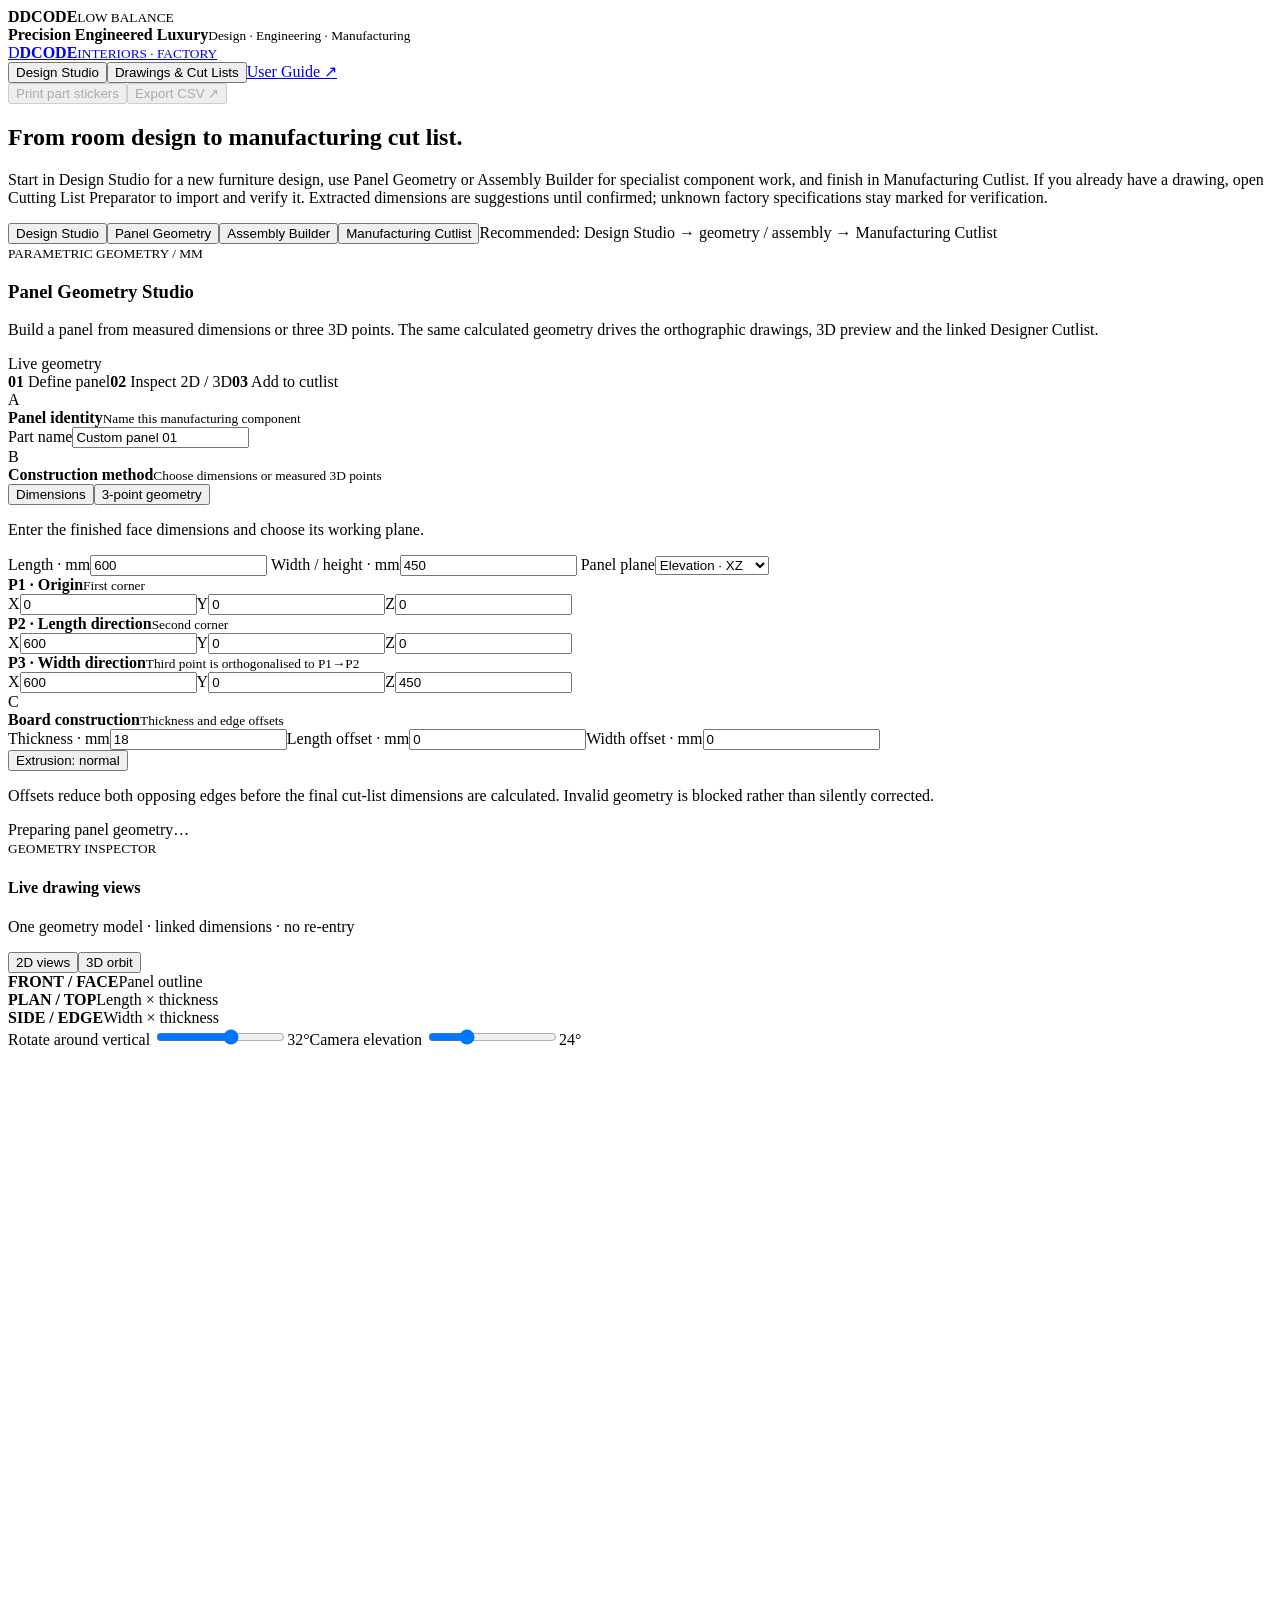
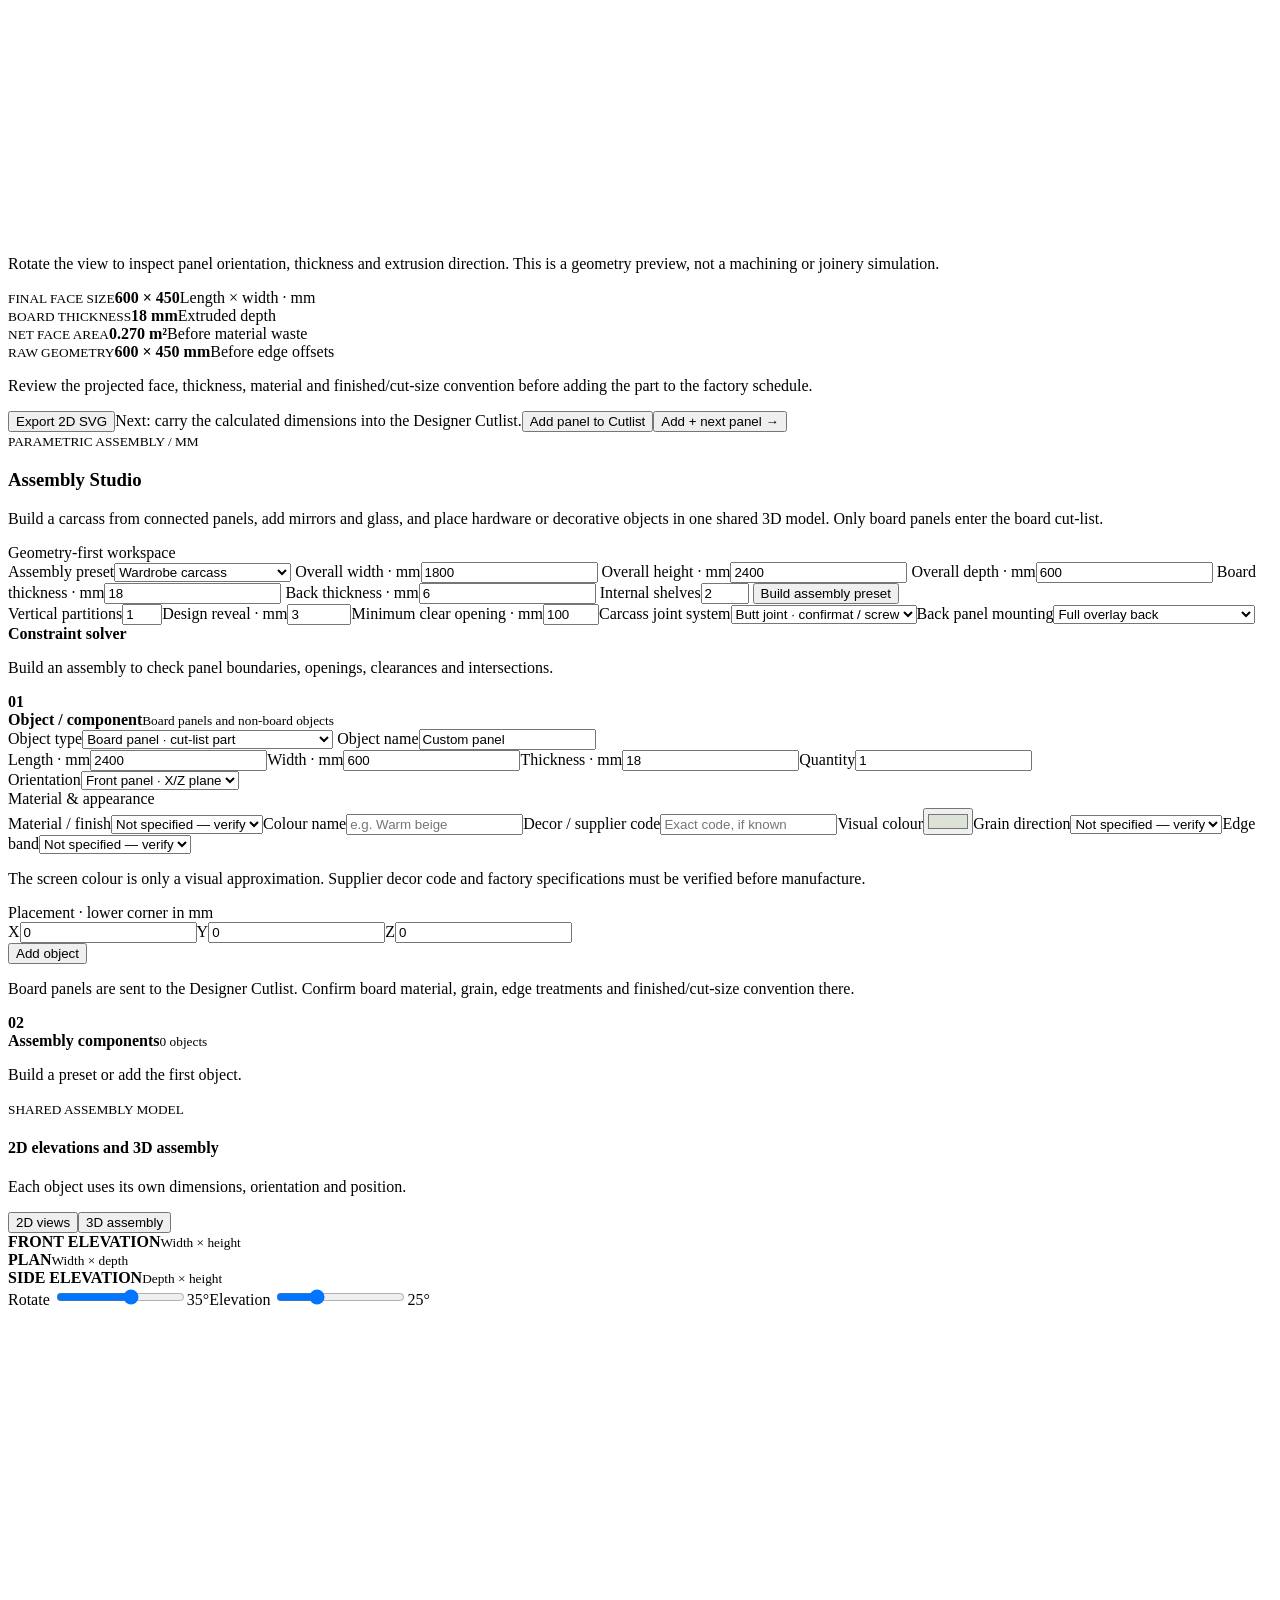
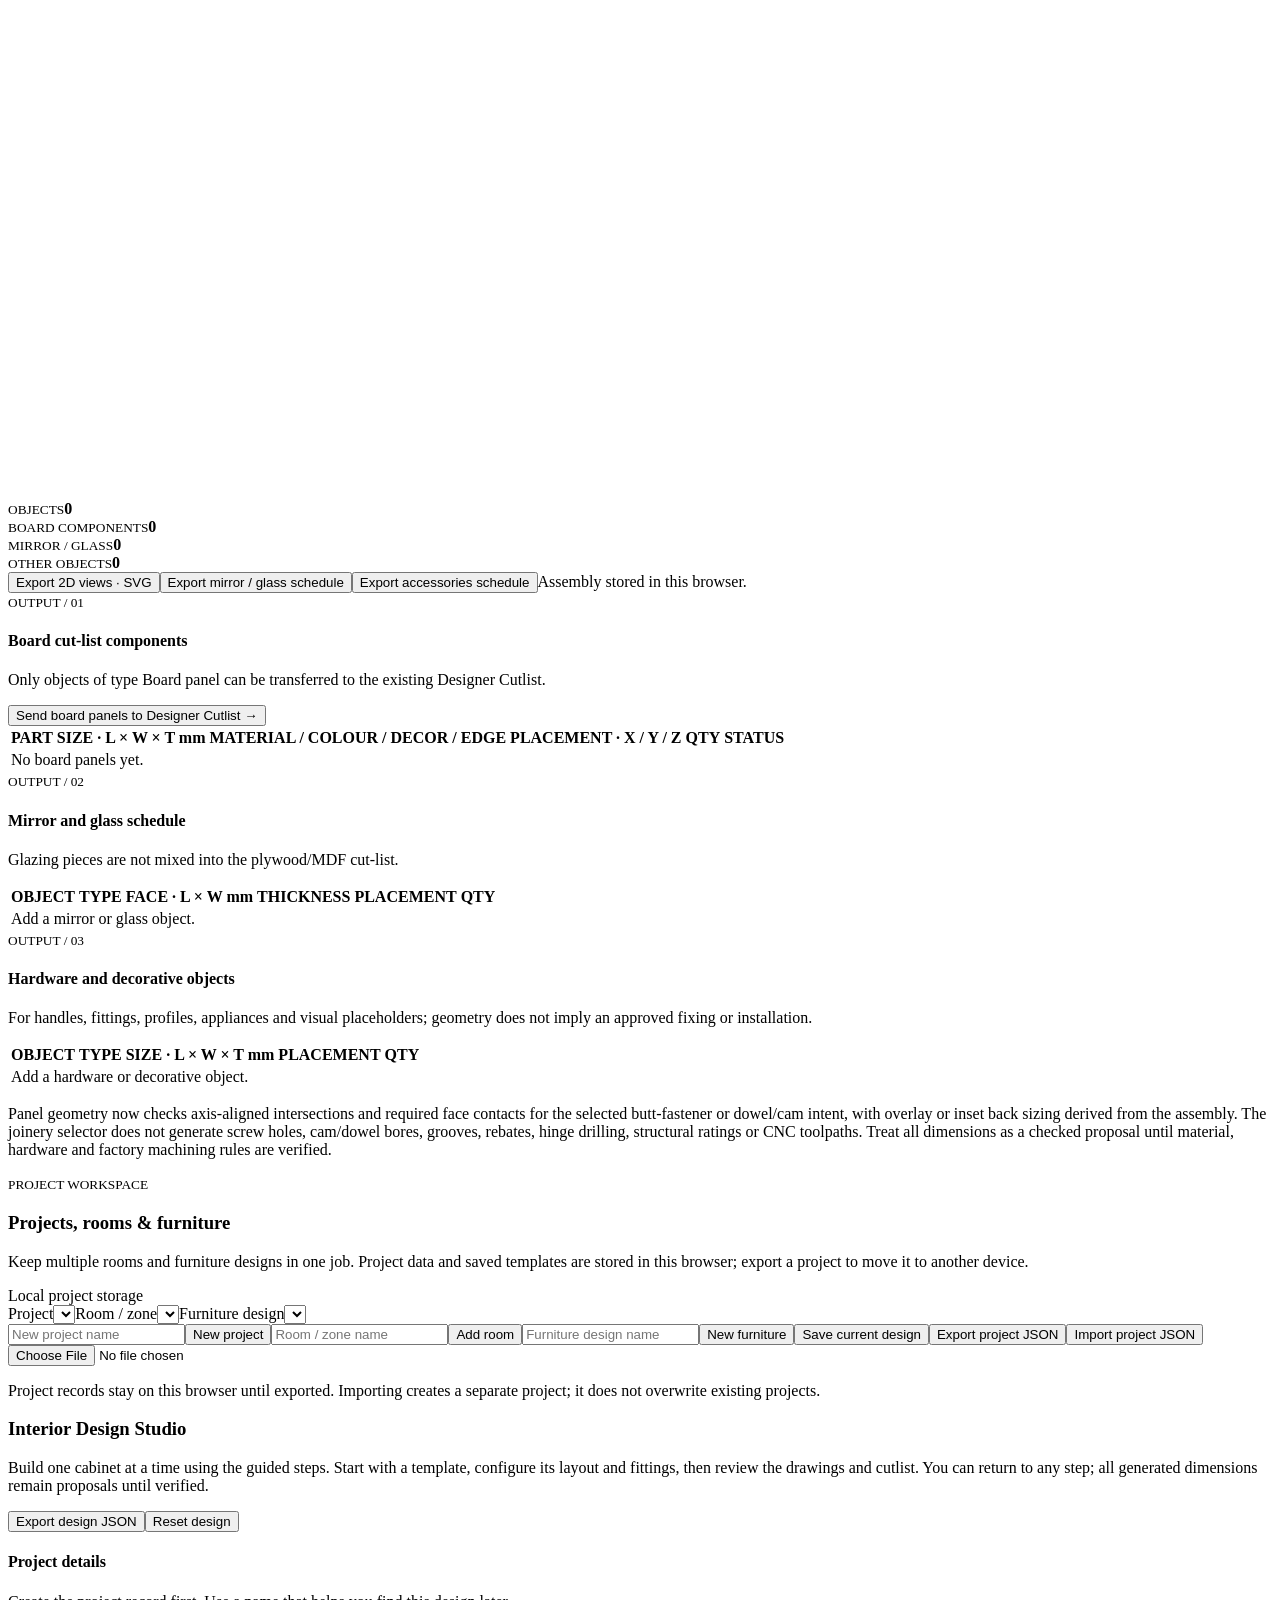
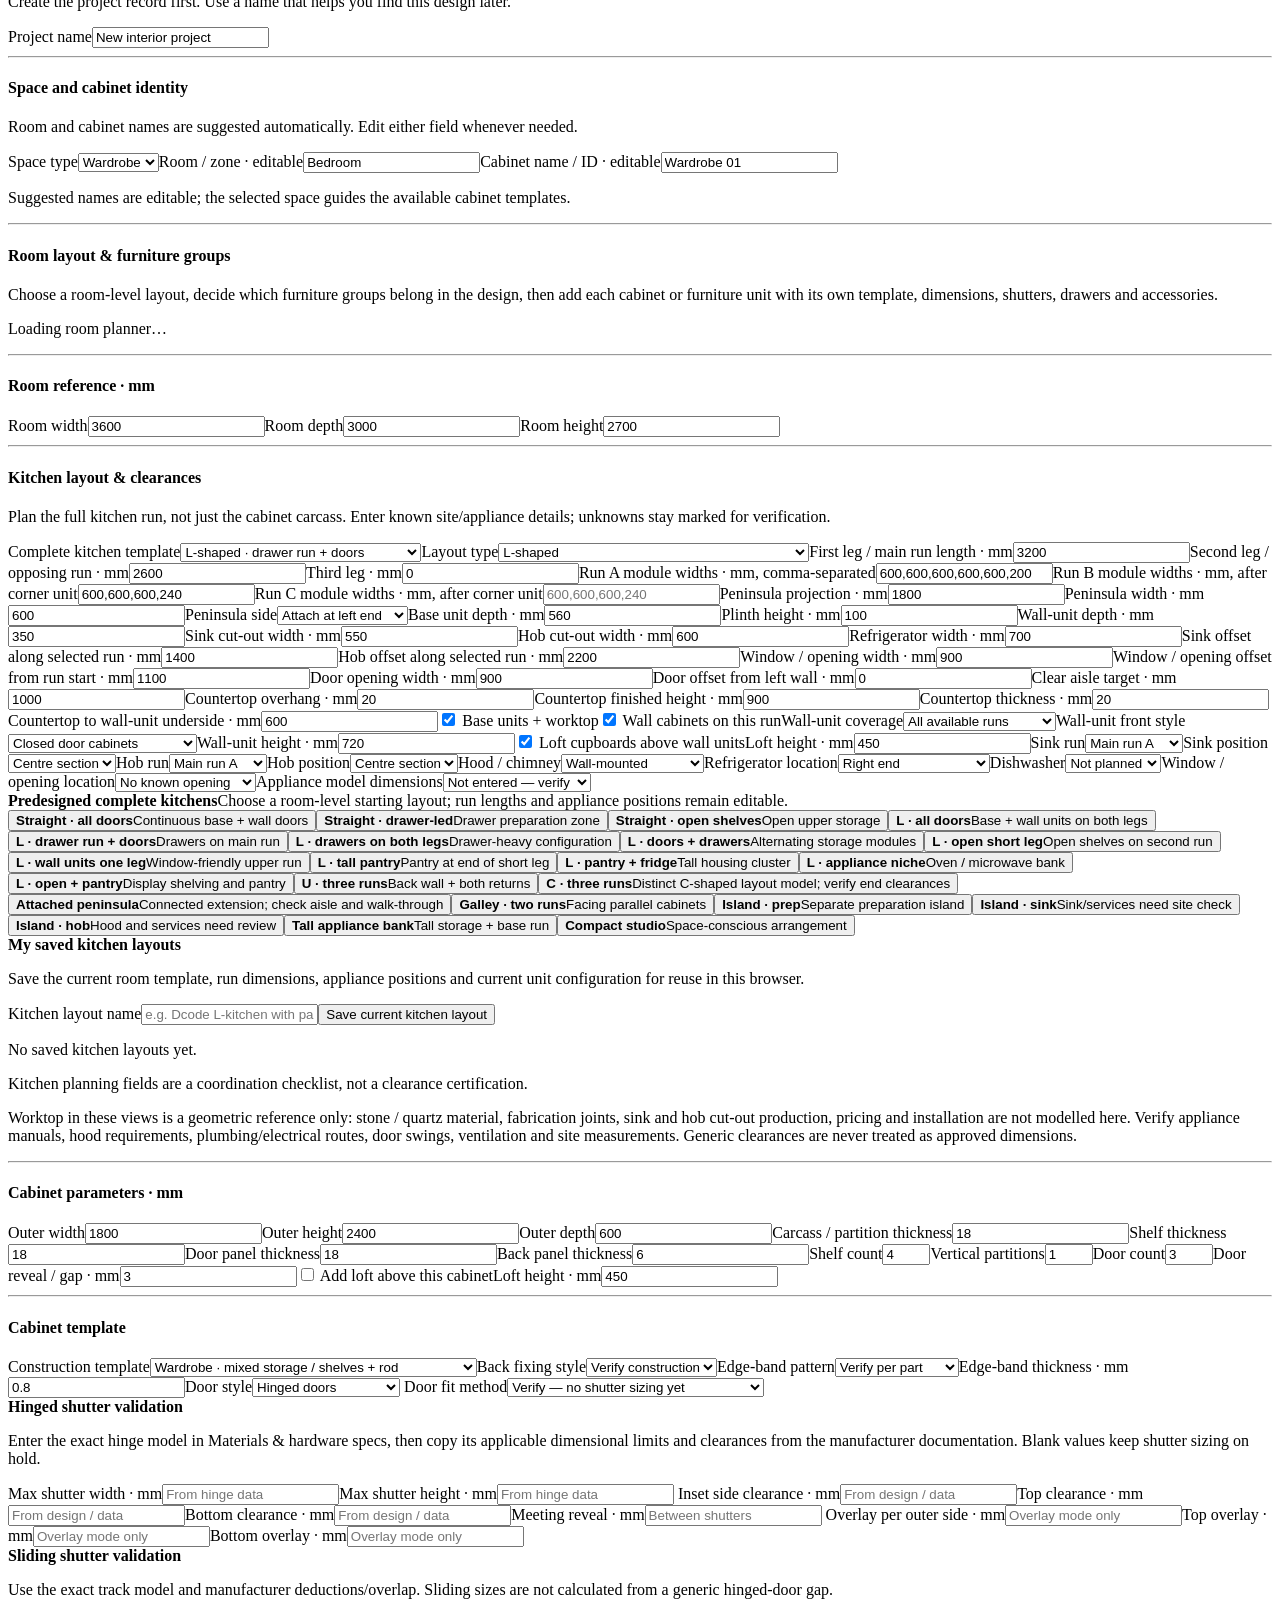
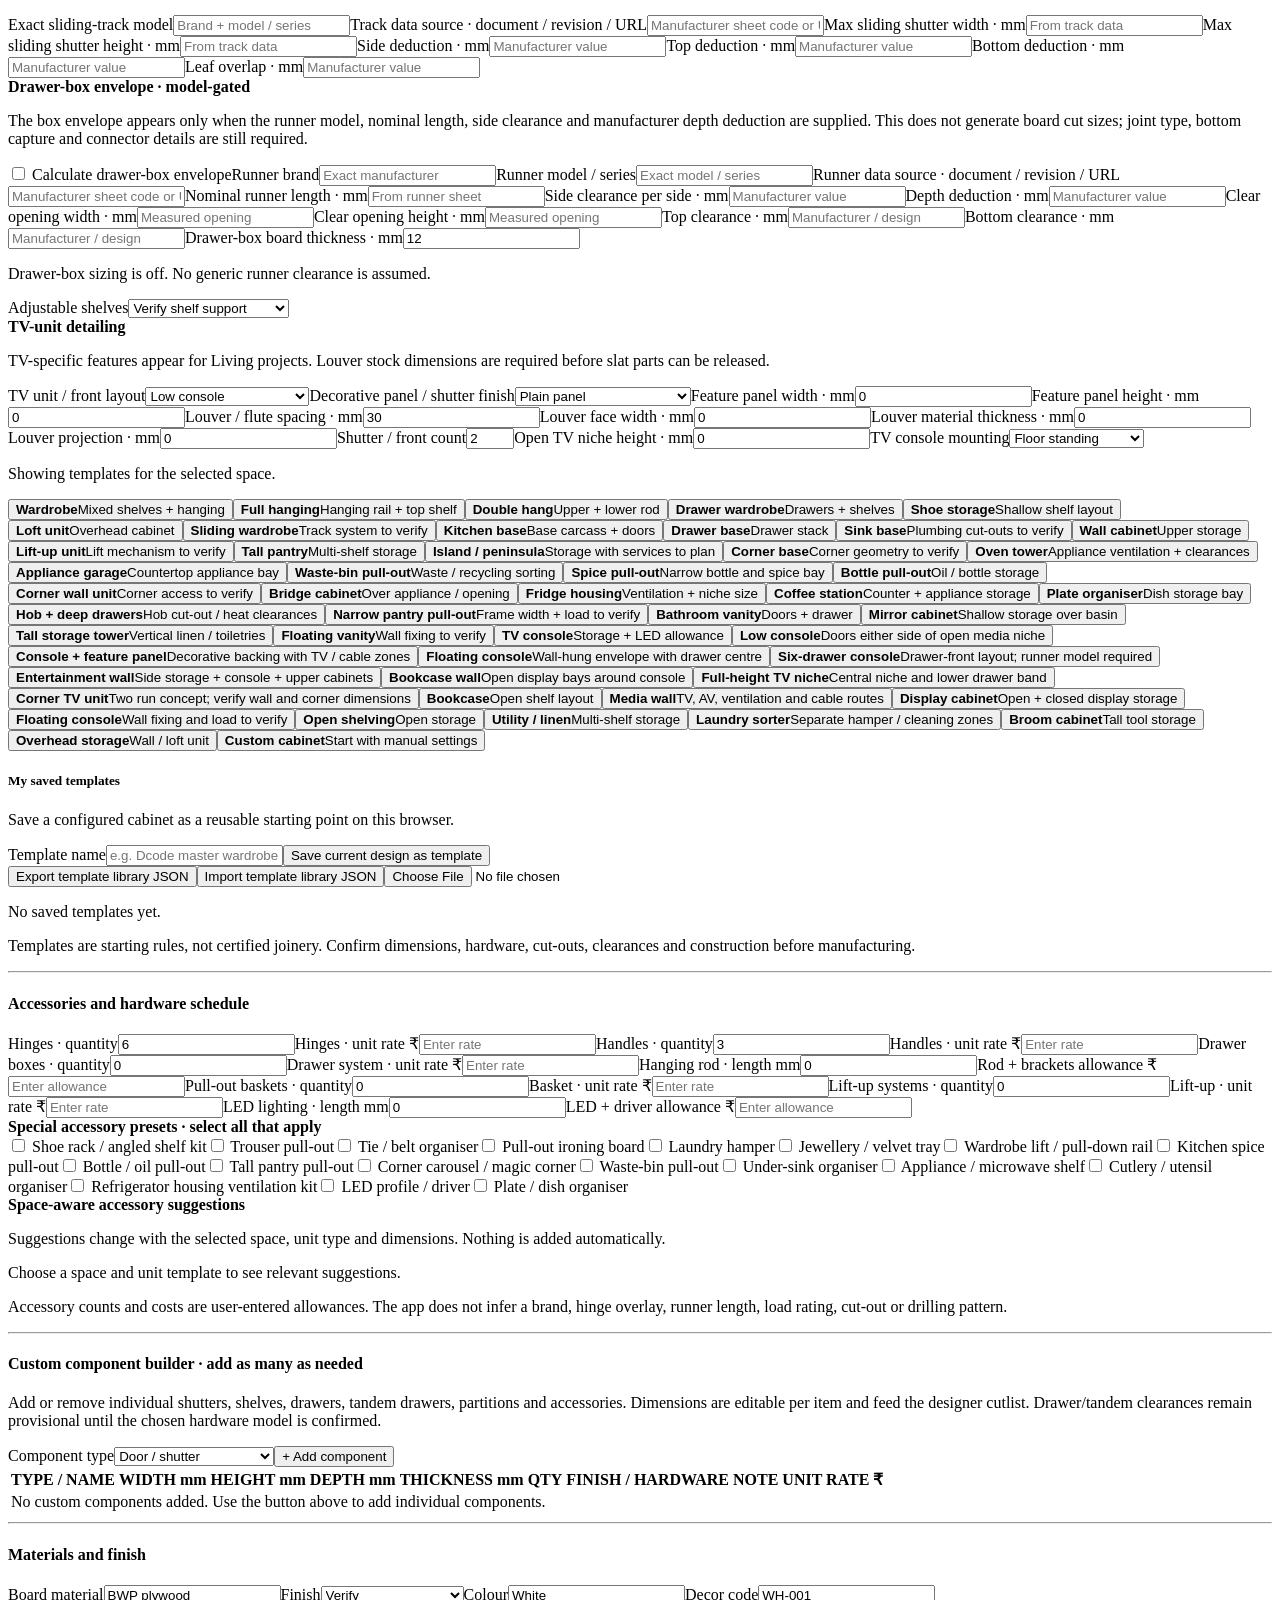
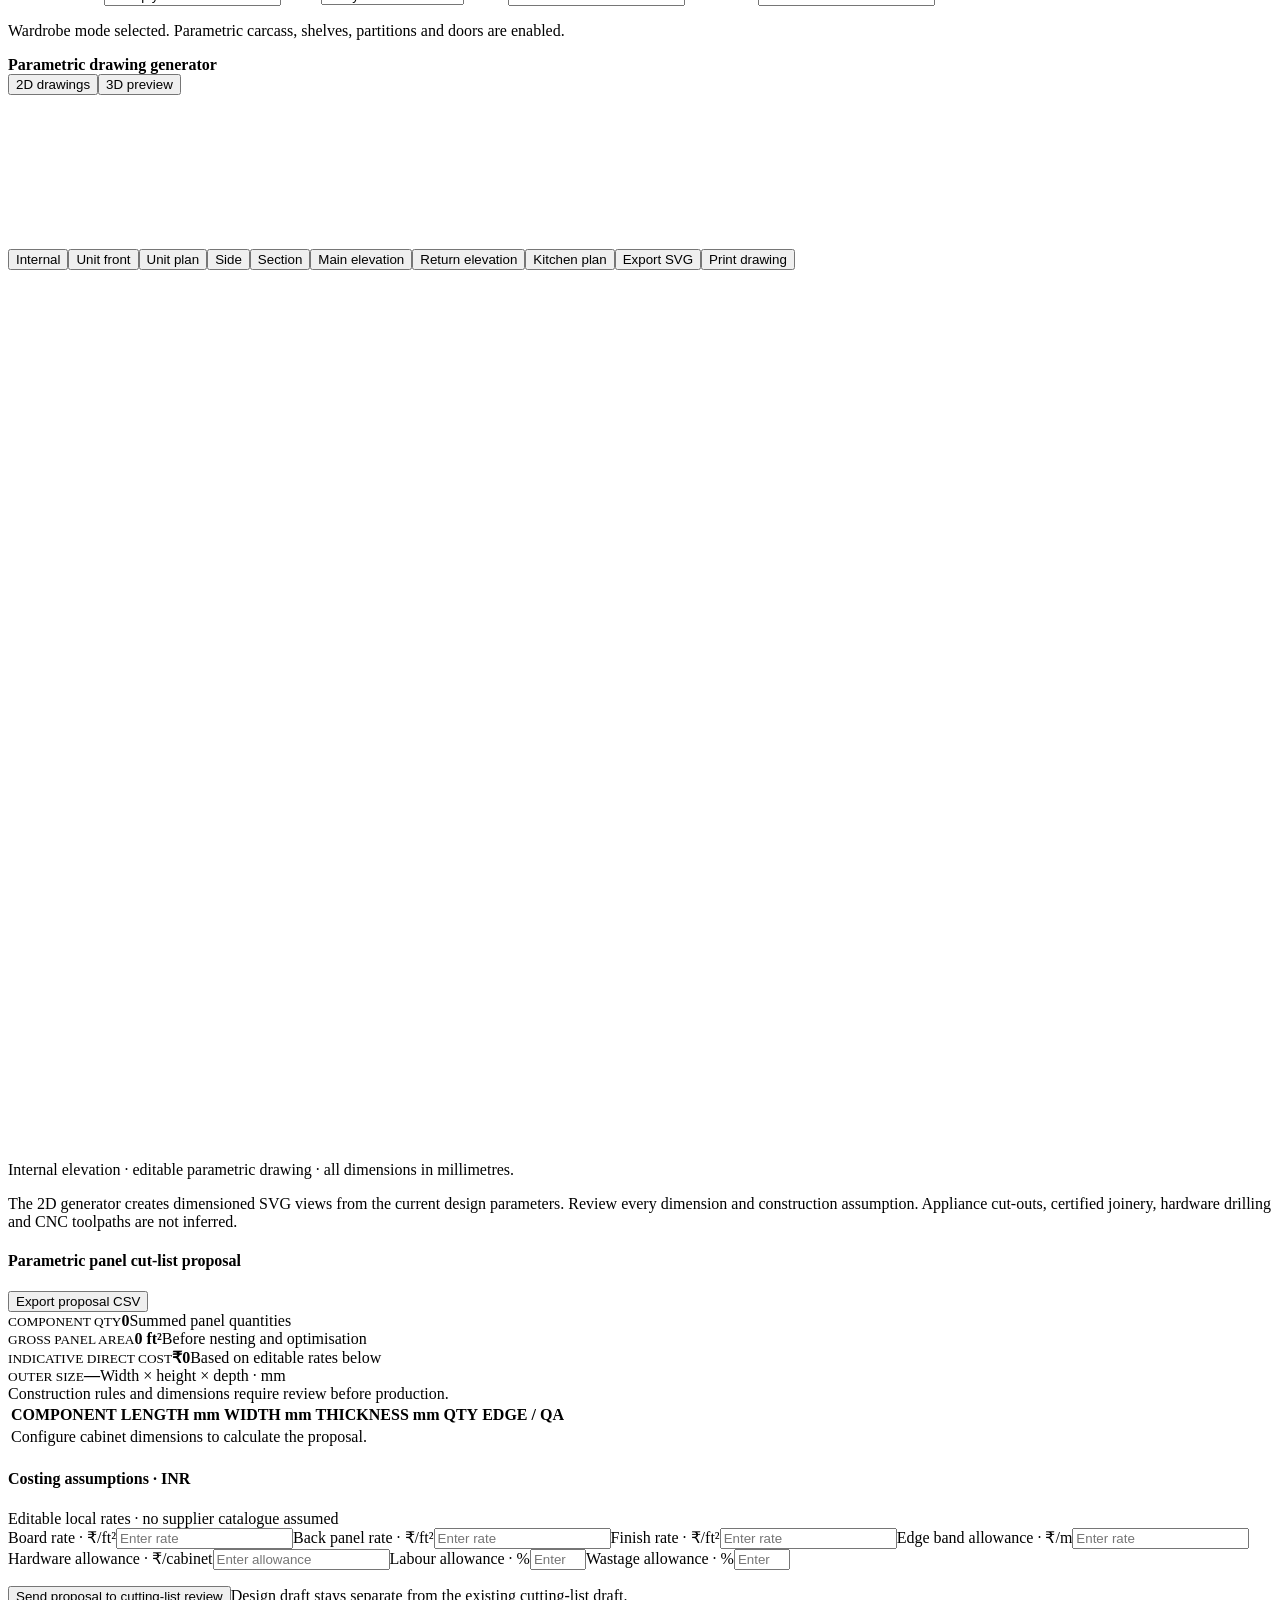
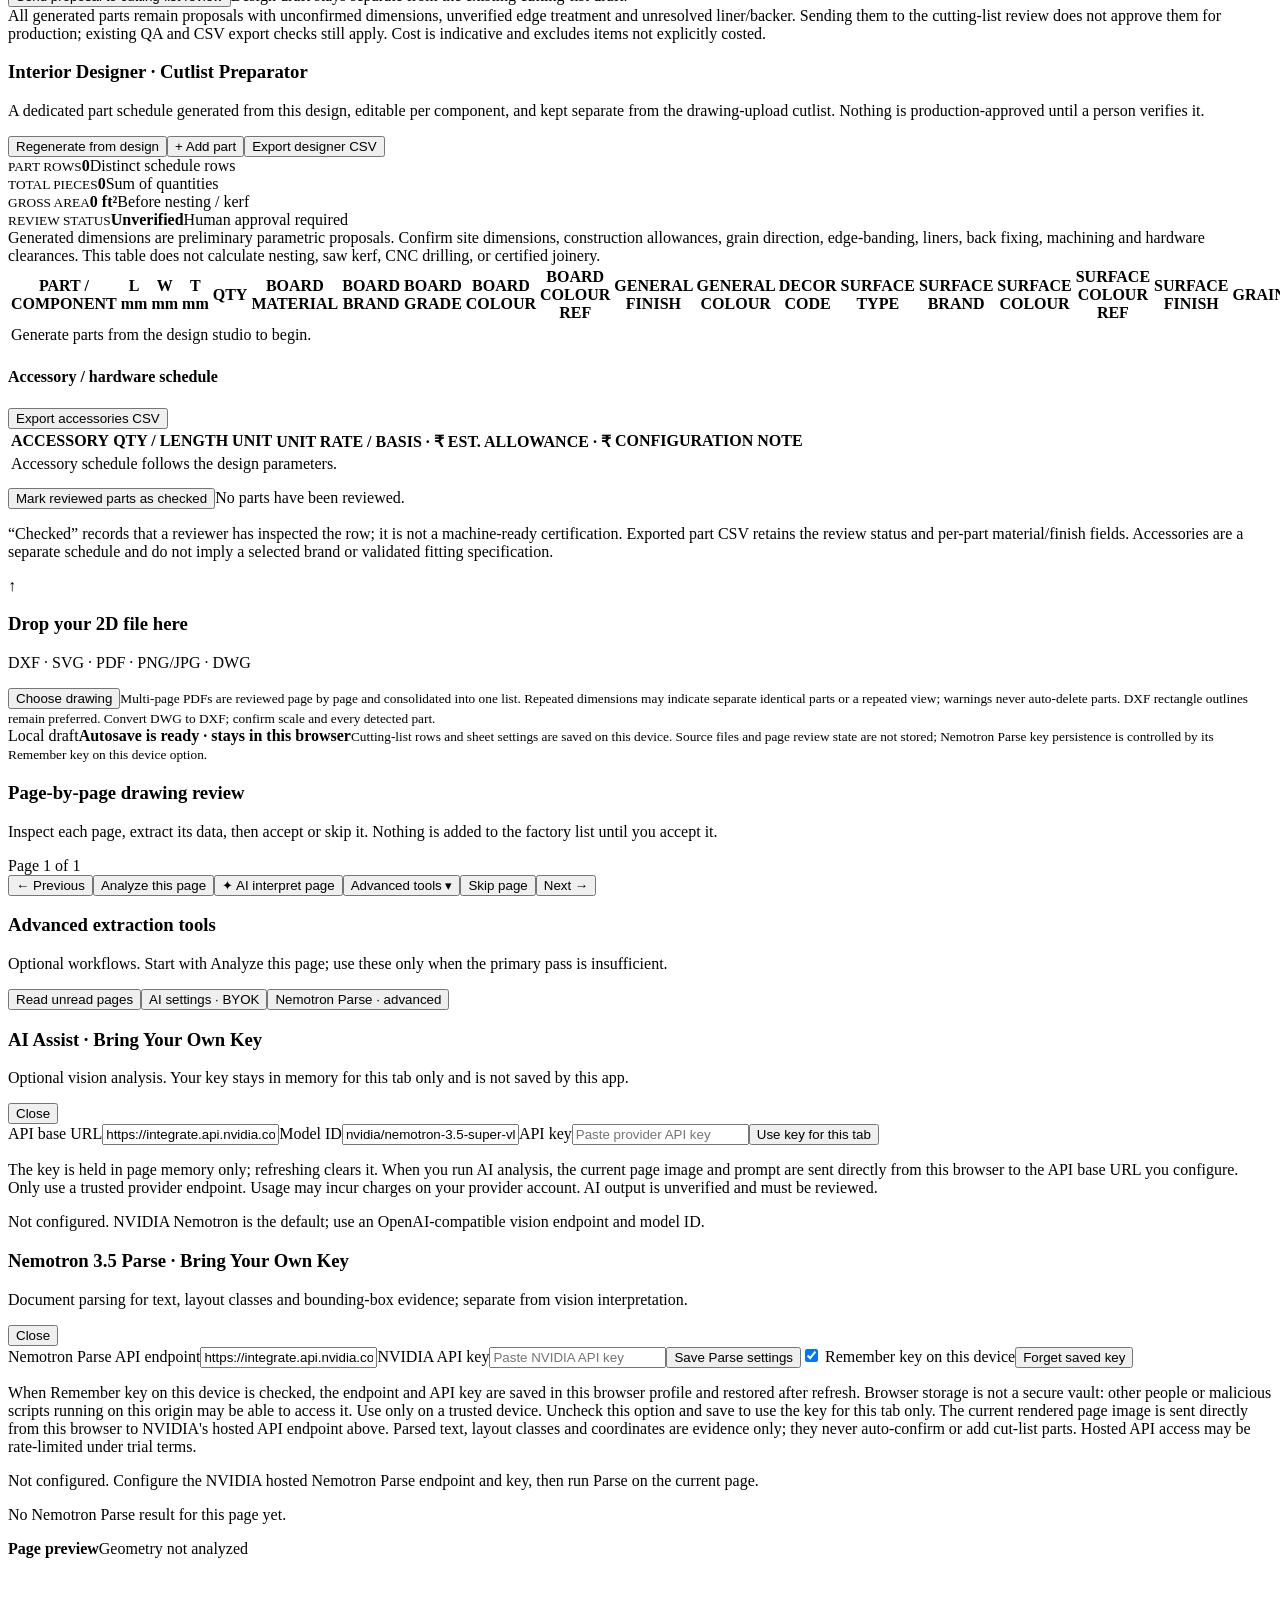
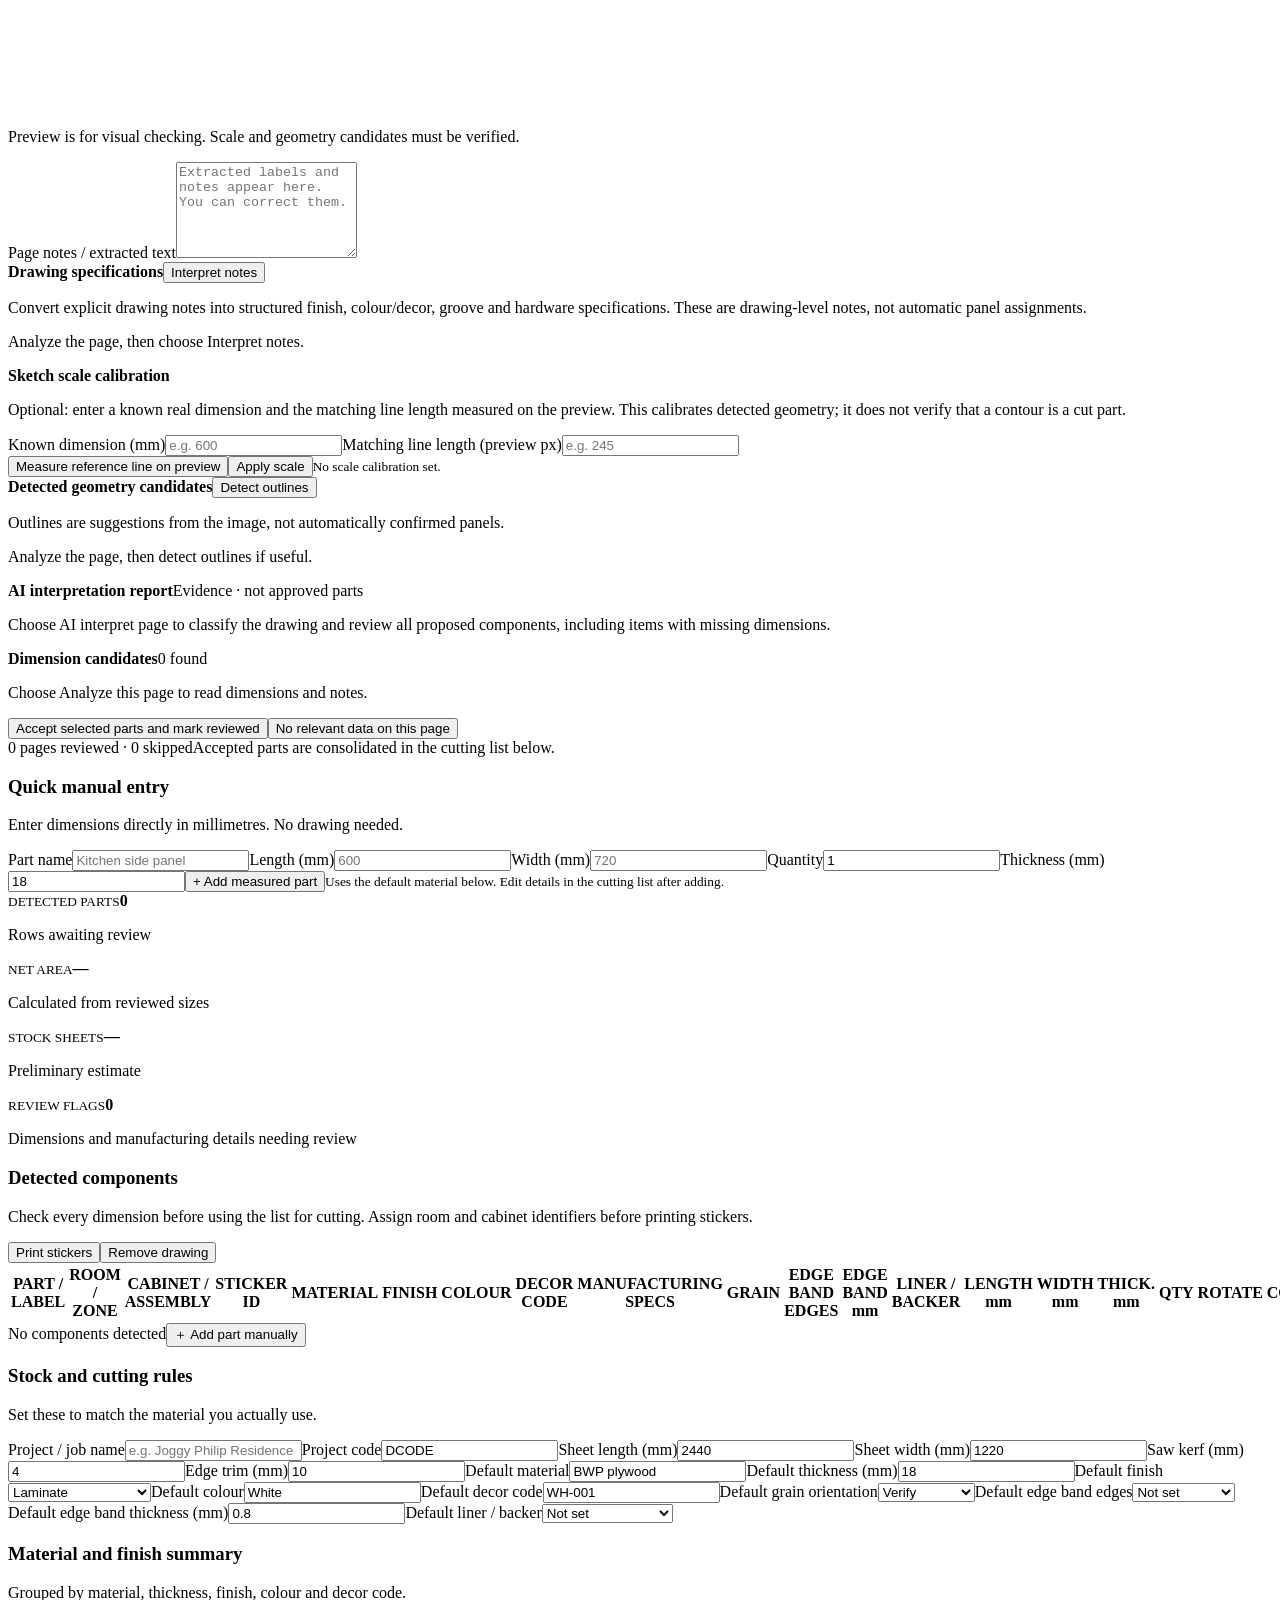
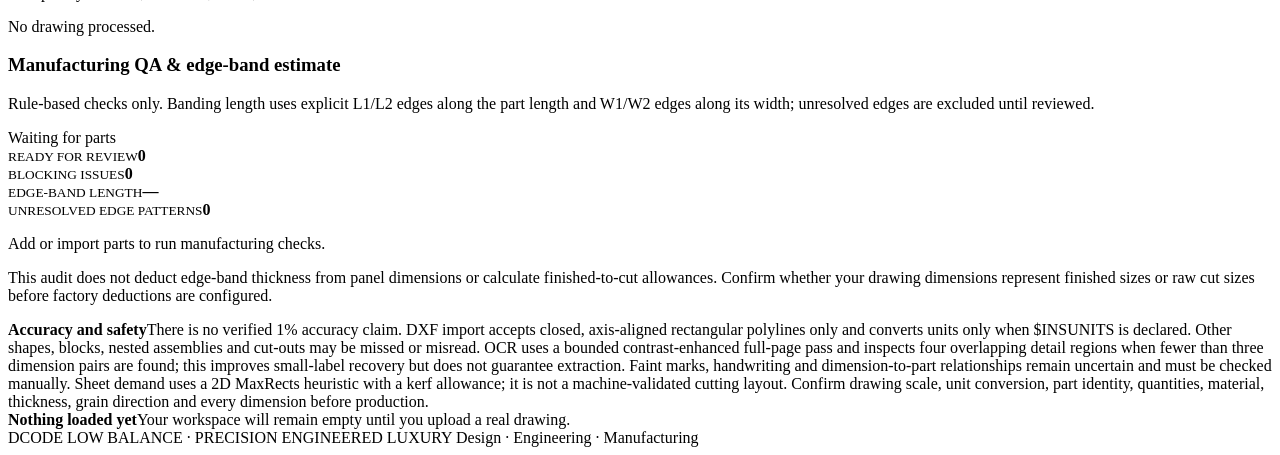
==== commit 4565f345: "Redesign primary navigation as a compact header" ====
--- a/public/index.html
+++ b/public/index.html
@@ -1,10 +1,10 @@
 <!doctype html>
-<html lang="en"><head><meta charset="utf-8"><meta name="viewport" content="width=device-width,initial-scale=1"><title>DCODE Low Balance — Precision Engineered Luxury</title><meta name="description" content="DCODE Low Balance connects interior design, 2D drawings, 3D cabinet engineering and manufacturing cut lists. Precision Engineered Luxury."><meta name="theme-color" content="#f7f7f5"><link rel="icon" type="image/svg+xml" href="/favicon.svg"><link rel="stylesheet" href="/theme.css?v=100"><link rel="stylesheet" href="/design-workspace.css?v=103"><script defer src="/app.js?v=100"></script><script type="module" src="/design-workspace.js?v=107"></script></head>
+<html lang="en"><head><meta charset="utf-8"><meta name="viewport" content="width=device-width,initial-scale=1"><title>DCODE Low Balance — Precision Engineered Luxury</title><meta name="description" content="DCODE Low Balance connects interior design, 2D drawings, 3D cabinet engineering and manufacturing cut lists. Precision Engineered Luxury."><meta name="theme-color" content="#f7f7f5"><link rel="icon" type="image/svg+xml" href="/favicon.svg"><link rel="stylesheet" href="/theme.css?v=100"><link rel="stylesheet" href="/design-workspace.css?v=103"><link rel="stylesheet" href="/polish.css?v=1"><script defer src="/app.js?v=100"></script><script type="module" src="/design-workspace.js?v=107"></script></head>
 <body><aside class="sidebar"><div class="brand"><b>D</b><span><strong>DCODE</strong><small>LOW BALANCE</small></span></div><div class="side-note"><i></i><span><b>Precision Engineered Luxury</b><small>Design · Engineering · Manufacturing</small></span></div></aside>
-<main><header><div><small class="eyebrow">DCODE LOW BALANCE · PRECISION ENGINEERED LUXURY</small><h1>Interior Designer</h1></div><div class="header-actions design-hidden"><button id="printStickers" class="light-btn" type="button" disabled>Print part stickers</button><button id="export" class="dark-btn" disabled>Export CSV ↗</button></div></header>
+<main><header class="app-header"><a class="header-brand" href="/" aria-label="DCODE workspace home"><span class="header-brand-mark">D</span><span class="header-brand-copy"><strong>DCODE</strong><small>INTERIORS · FACTORY</small></span></a><nav class="design-nav app-page-nav app-top-nav" role="navigation" aria-label="Primary navigation"><button type="button" class="active" id="designNav" aria-current="page">Design Studio</button><button type="button" id="cutlistNav">Drawings & Cut Lists</button><a class="guide-nav-link" href="/guide.html" target="_blank" rel="noopener">User Guide ↗</a></nav><div class="header-actions design-hidden"><button id="printStickers" class="light-btn" type="button" disabled>Print part stickers</button><button id="export" class="dark-btn" disabled>Export CSV ↗</button></div></header>
 <section class="view">
 <div class="intro"><div><h2>From room design to manufacturing cut list.</h2><p>Start in Design Studio for a new furniture design, use Panel Geometry or Assembly Builder for specialist component work, and finish in Manufacturing Cutlist. If you already have a drawing, open Cutting List Preparator to import and verify it. Extracted dimensions are suggestions until confirmed; unknown factory specifications stay marked for verification.</p></div></div>
-<div class="design-nav app-page-nav" role="navigation" aria-label="Workspace pages"><button type="button" class="active" id="designNav" aria-current="page">01 · Interior Designer</button><button type="button" id="cutlistNav">02 · Cutting List Preparator</button><span class="design-chip">Design first · cut-list after verification</span><a class="guide-nav-link" href="/guide.html" target="_blank" rel="noopener">User Guide ↗</a></div>
+
     <section class="design-workspace app-page" id="designWorkspace">
       <div class="design-nav design-subnav" role="navigation" aria-label="Interior design workspaces"><button type="button" class="active" id="designerBuilderTab" aria-current="page" title="Guided cabinet design and drawings">Design Studio</button><button type="button" id="designerPanelGeometryTab" aria-pressed="false" title="Create a single parametric panel">Panel Geometry</button><button type="button" id="designerAssemblyStudioTab" aria-pressed="false" title="Build and validate a multi-panel assembly">Assembly Builder</button><button type="button" id="designerCutlistTab" aria-pressed="false" title="Review board parts and prepare manufacturing exports">Manufacturing Cutlist</button><span class="design-chip">Recommended: Design Studio → geometry / assembly → Manufacturing Cutlist</span></div>
       <section id="panelGeometryStudio" class="panel-geometry-studio design-hidden" aria-label="Parametric panel geometry studio">
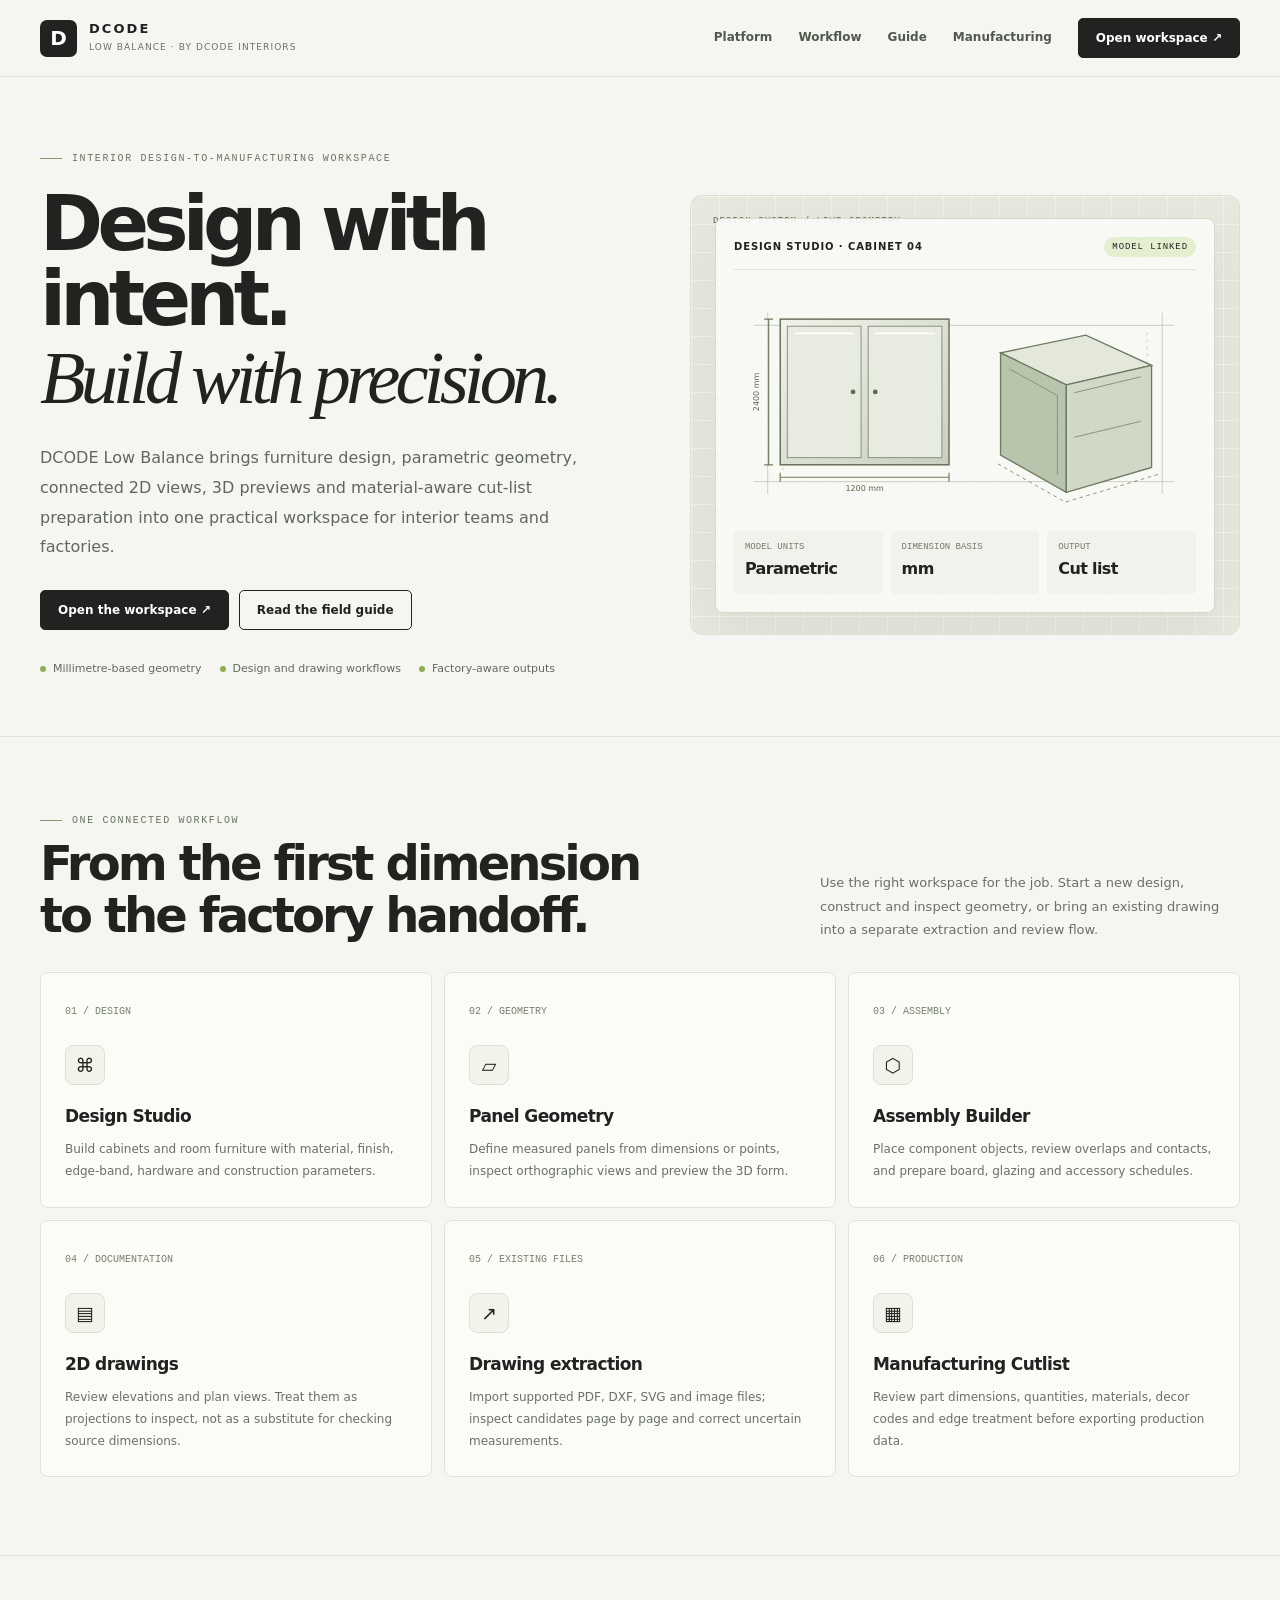
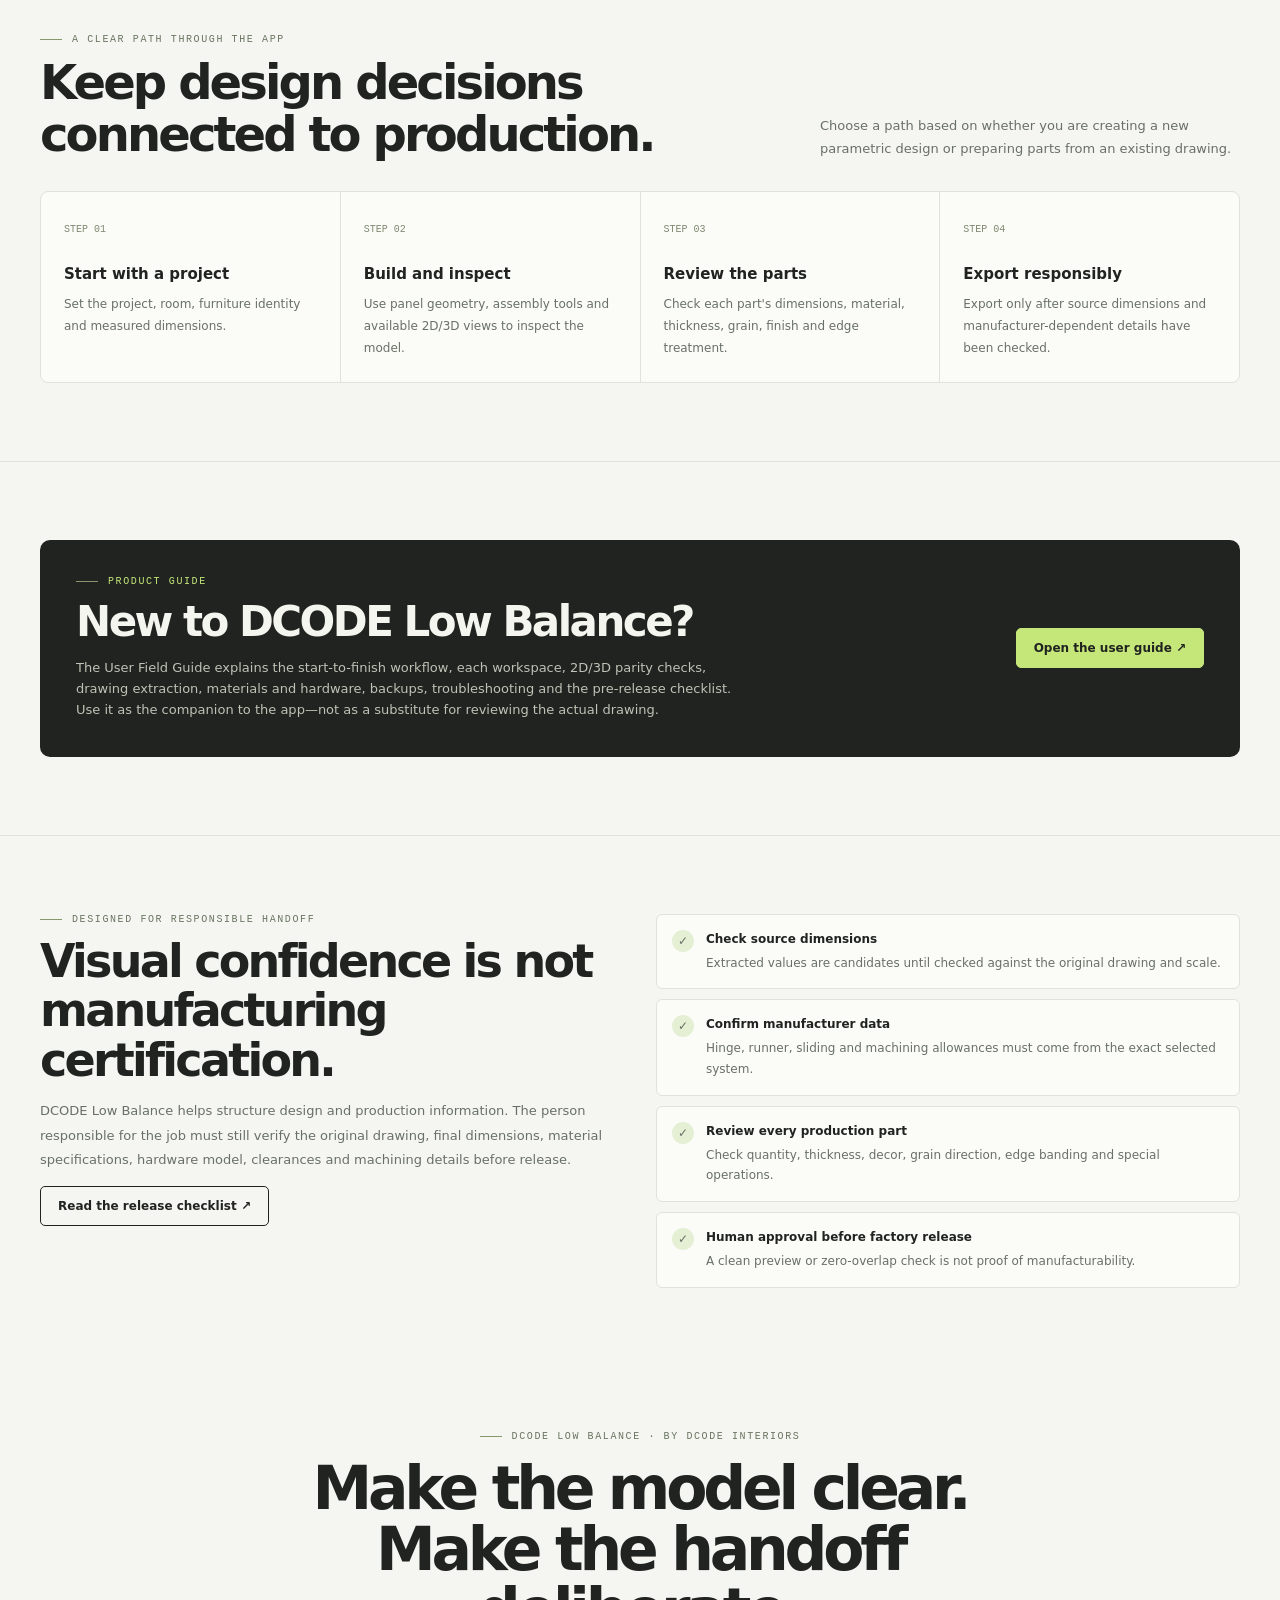
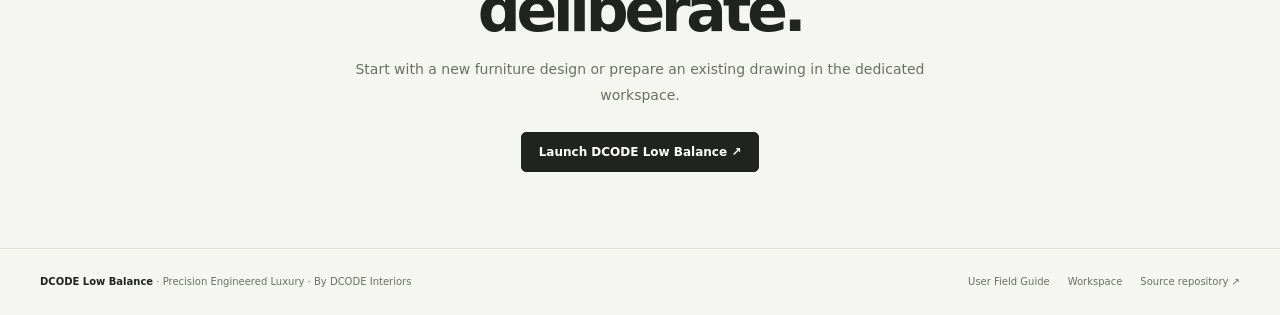
==== commit c503162f: "Add DCODE Low Balance marketing homepage" ====
--- a/public/index.html
+++ b/public/index.html
@@ -1,181 +1,17 @@
 <!doctype html>
-<html lang="en"><head><meta charset="utf-8"><meta name="viewport" content="width=device-width,initial-scale=1"><title>DCODE Low Balance — Precision Engineered Luxury</title><meta name="description" content="DCODE Low Balance connects interior design, 2D drawings, 3D cabinet engineering and manufacturing cut lists. Precision Engineered Luxury."><meta name="theme-color" content="#f7f7f5"><link rel="icon" type="image/svg+xml" href="/favicon.svg"><link rel="stylesheet" href="/theme.css?v=100"><link rel="stylesheet" href="/design-workspace.css?v=103"><link rel="stylesheet" href="/polish.css?v=1"><script defer src="/app.js?v=100"></script><script type="module" src="/design-workspace.js?v=107"></script></head>
-<body><aside class="sidebar"><div class="brand"><b>D</b><span><strong>DCODE</strong><small>LOW BALANCE</small></span></div><div class="side-note"><i></i><span><b>Precision Engineered Luxury</b><small>Design · Engineering · Manufacturing</small></span></div></aside>
-<main><header class="app-header"><a class="header-brand" href="/" aria-label="DCODE workspace home"><span class="header-brand-mark">D</span><span class="header-brand-copy"><strong>DCODE</strong><small>INTERIORS · FACTORY</small></span></a><nav class="design-nav app-page-nav app-top-nav" role="navigation" aria-label="Primary navigation"><button type="button" class="active" id="designNav" aria-current="page">Design Studio</button><button type="button" id="cutlistNav">Drawings & Cut Lists</button><a class="guide-nav-link" href="/guide.html" target="_blank" rel="noopener">User Guide ↗</a></nav><div class="header-actions design-hidden"><button id="printStickers" class="light-btn" type="button" disabled>Print part stickers</button><button id="export" class="dark-btn" disabled>Export CSV ↗</button></div></header>
-<section class="view">
-<div class="intro"><div><h2>From room design to manufacturing cut list.</h2><p>Start in Design Studio for a new furniture design, use Panel Geometry or Assembly Builder for specialist component work, and finish in Manufacturing Cutlist. If you already have a drawing, open Cutting List Preparator to import and verify it. Extracted dimensions are suggestions until confirmed; unknown factory specifications stay marked for verification.</p></div></div>
-
-    <section class="design-workspace app-page" id="designWorkspace">
-      <div class="design-nav design-subnav" role="navigation" aria-label="Interior design workspaces"><button type="button" class="active" id="designerBuilderTab" aria-current="page" title="Guided cabinet design and drawings">Design Studio</button><button type="button" id="designerPanelGeometryTab" aria-pressed="false" title="Create a single parametric panel">Panel Geometry</button><button type="button" id="designerAssemblyStudioTab" aria-pressed="false" title="Build and validate a multi-panel assembly">Assembly Builder</button><button type="button" id="designerCutlistTab" aria-pressed="false" title="Review board parts and prepare manufacturing exports">Manufacturing Cutlist</button><span class="design-chip">Recommended: Design Studio → geometry / assembly → Manufacturing Cutlist</span></div>
-      <section id="panelGeometryStudio" class="panel-geometry-studio design-hidden" aria-label="Parametric panel geometry studio">
-  <div class="pg-header"><div><small class="pg-eyebrow">PARAMETRIC GEOMETRY / MM</small><h3>Panel Geometry Studio</h3><p>Build a panel from measured dimensions or three 3D points. The same calculated geometry drives the orthographic drawings, 3D preview and the linked Designer Cutlist.</p></div><div class="pg-header-status"><span class="pg-live-dot"></span><span>Live geometry</span></div></div>
-  <div class="pg-workflow"><span class="active"><b>01</b> Define panel</span><i></i><span><b>02</b> Inspect 2D / 3D</span><i></i><span><b>03</b> Add to cutlist</span></div>
-  <div class="pg-layout">
-    <aside class="pg-controls">
-      <section class="pg-control-section"><div class="pg-section-title"><span class="pg-section-index">A</span><div><strong>Panel identity</strong><small>Name this manufacturing component</small></div></div>
-        <label class="pg-field">Part name<input id="pgName" value="Custom panel 01" maxlength="100" placeholder="e.g. Wardrobe side"></label>
-      </section>
-      <section class="pg-control-section"><div class="pg-section-title"><span class="pg-section-index">B</span><div><strong>Construction method</strong><small>Choose dimensions or measured 3D points</small></div></div>
-        <div class="pg-mode-toggle"><button id="pgDimensionMode" type="button" class="active" aria-pressed="true">Dimensions</button><button id="pgThreePointMode" type="button" aria-pressed="false">3-point geometry</button></div>
-        <p id="pgModeHint" class="pg-help">Enter the finished face dimensions and choose its working plane.</p>
-        <div id="pgDimFields" class="pg-field-grid">
-          <label class="pg-field">Length · mm<input id="pgLength" type="number" min="1" step="any" value="600"></label>
-          <label class="pg-field">Width / height · mm<input id="pgWidth" type="number" min="1" step="any" value="450"></label>
-          <label class="pg-field pg-field-wide">Panel plane<select id="pgPlane"><option value="XZ" selected>Elevation · XZ</option><option value="XY">Horizontal · XY</option><option value="YZ">Side plane · YZ</option></select></label>
-        </div>
-        <div id="pgPointsFields" class="pg-point-fields design-hidden">
-          <div class="pg-coordinate-head"><strong>P1 · Origin</strong><small>First corner</small></div><div class="pg-coordinate-grid">
-            <label>X<input id="pgP1X" type="number" step="any" value="0"></label><label>Y<input id="pgP1Y" type="number" step="any" value="0"></label><label>Z<input id="pgP1Z" type="number" step="any" value="0"></label>
-          </div>
-          <div class="pg-coordinate-head"><strong>P2 · Length direction</strong><small>Second corner</small></div><div class="pg-coordinate-grid">
-            <label>X<input id="pgP2X" type="number" step="any" value="600"></label><label>Y<input id="pgP2Y" type="number" step="any" value="0"></label><label>Z<input id="pgP2Z" type="number" step="any" value="0"></label>
-          </div>
-          <div class="pg-coordinate-head"><strong>P3 · Width direction</strong><small>Third point is orthogonalised to P1→P2</small></div><div class="pg-coordinate-grid">
-            <label>X<input id="pgP3X" type="number" step="any" value="600"></label><label>Y<input id="pgP3Y" type="number" step="any" value="0"></label><label>Z<input id="pgP3Z" type="number" step="any" value="450"></label>
-          </div>
-        </div>
-      </section>
-      <section class="pg-control-section"><div class="pg-section-title"><span class="pg-section-index">C</span><div><strong>Board construction</strong><small>Thickness and edge offsets</small></div></div>
-        <div class="pg-field-grid"><label class="pg-field">Thickness · mm<input id="pgThickness" type="number" min="0.1" step="any" value="18"></label><label class="pg-field">Length offset · mm<input id="pgOffsetLength" type="number" min="0" step="any" value="0"></label><label class="pg-field">Width offset · mm<input id="pgOffsetWidth" type="number" min="0" step="any" value="0"></label></div>
-        <button id="pgExtrusion" class="pg-secondary-button" type="button">Extrusion: normal</button>
-        <p class="pg-help">Offsets reduce both opposing edges before the final cut-list dimensions are calculated. Invalid geometry is blocked rather than silently corrected.</p>
-      </section>
-      <div id="pgValidation" class="pg-validation" role="status" aria-live="polite">Preparing panel geometry…</div>
-    </aside>
-    <div class="pg-preview-column">
-      <div class="pg-preview-head"><div><small>GEOMETRY INSPECTOR</small><h4>Live drawing views</h4><p>One geometry model · linked dimensions · no re-entry</p></div><div class="pg-view-toggle"><button id="pg2dTab" type="button" class="active" aria-pressed="true">2D views</button><button id="pg3dTab" type="button" aria-pressed="false">3D orbit</button></div></div>
-      <div id="pg2dViews" class="pg-orthographic-grid">
-        <div class="pg-drawing-card pg-drawing-front"><div><strong>FRONT / FACE</strong><span>Panel outline</span></div><div id="pgFrontSvg" class="pg-drawing-svg"></div></div>
-        <div class="pg-drawing-card"><div><strong>PLAN / TOP</strong><span>Length × thickness</span></div><div id="pgPlanSvg" class="pg-drawing-svg"></div></div>
-        <div class="pg-drawing-card"><div><strong>SIDE / EDGE</strong><span>Width × thickness</span></div><div id="pgSideSvg" class="pg-drawing-svg"></div></div>
-      </div>
-      <div id="pg3dView" class="pg-3d-view design-hidden"><div class="pg-orbit-controls"><label>Rotate around vertical <input id="pg3dYaw" type="range" min="-180" max="180" value="32"><span id="pg3dYawValue">32°</span></label><label>Camera elevation <input id="pg3dPitch" type="range" min="5" max="75" value="24"><span id="pg3dPitchValue">24°</span></label></div><div class="pg-3d-canvas"><svg id="pgIsoSvg" viewBox="0 0 900 560" role="img" aria-label="Interactive isometric extrusion of the panel"></svg></div><p class="pg-help">Rotate the view to inspect panel orientation, thickness and extrusion direction. This is a geometry preview, not a machining or joinery simulation.</p></div>
-      <div class="pg-metrics">
-        <div><small>FINAL FACE SIZE</small><strong id="pgMetricFace">600 × 450</strong><span>Length × width · mm</span></div>
-        <div><small>BOARD THICKNESS</small><strong id="pgMetricThickness">18 mm</strong><span>Extruded depth</span></div>
-        <div><small>NET FACE AREA</small><strong id="pgMetricArea">0.270 m²</strong><span>Before material waste</span></div>
-        <div><small>RAW GEOMETRY</small><strong id="pgMetricBounds">600 × 450 mm</strong><span>Before edge offsets</span></div>
-      </div>
-      <p id="pgSummaryNote" class="pg-summary-note">Review the projected face, thickness, material and finished/cut-size convention before adding the part to the factory schedule.</p>
-      <div class="pg-output-actions"><button id="pgExportSvg" type="button" class="pg-secondary-button">Export 2D SVG</button><span>Next: carry the calculated dimensions into the Designer Cutlist.</span><button id="pgAddPanel" type="button" class="pg-secondary-button">Add panel to Cutlist</button><button id="pgAddNext" type="button" class="pg-primary-button">Add + next panel →</button></div>
-    </div>
-  </div>
-</section>
-      <section id="assemblyStudio" class="assembly-studio design-hidden" aria-label="Parametric assembly studio">
- <header class="as-header"><div><small>PARAMETRIC ASSEMBLY / MM</small><h3>Assembly Studio</h3><p>Build a carcass from connected panels, add mirrors and glass, and place hardware or decorative objects in one shared 3D model. Only board panels enter the board cut-list.</p></div><span class="as-ready"><i></i> Geometry-first workspace</span></header>
- <div class="as-preset-bar">
-  <label>Assembly preset<select id="asPreset"><option value="wardrobe">Wardrobe carcass</option><option value="mirror-wardrobe">Wardrobe with mirror front</option><option value="tv-console">TV console</option><option value="empty">Empty assembly</option></select></label>
-  <label>Overall width · mm<input id="asCabWidth" type="number" min="100" value="1800"></label>
-  <label>Overall height · mm<input id="asCabHeight" type="number" min="100" value="2400"></label>
-  <label>Overall depth · mm<input id="asCabDepth" type="number" min="100" value="600"></label>
-  <label>Board thickness · mm<input id="asBoardT" type="number" min="1" value="18"></label>
-  <label>Back thickness · mm<input id="asBackT" type="number" min="1" value="6"></label>
-  <label>Internal shelves<input id="asShelfCount" type="number" min="0" max="20" value="2"></label>
-  <button type="button" class="as-button as-primary" id="asLoadPreset">Build assembly preset</button>
- </div>
- <div class="as-constraint-bar"><div class="as-constraint-inputs"><label>Vertical partitions<input id="asPartitionCount" type="number" min="0" max="8" value="1"></label><label>Design reveal · mm<input id="asFrontGap" type="number" min="1" max="10" step="0.5" value="3"></label><label>Minimum clear opening · mm<input id="asMinOpening" type="number" min="50" max="500" step="10" value="100"></label><label>Carcass joint system<select id="asJointSystem"><option value="butt-confirmat">Butt joint · confirmat / screw</option><option value="dowel-cam">Dowel + cam connector</option></select></label><label>Back panel mounting<select id="asBackMount"><option value="overlay">Full overlay back</option><option value="inset">Inset back · between sides/top</option></select></label></div><div class="as-constraint-report" id="asConstraintReport" role="status" aria-live="polite"><strong>Constraint solver</strong><p>Build an assembly to check panel boundaries, openings, clearances and intersections.</p><ul id="asConstraintList"></ul></div></div>
- <div class="as-workspace">
-  <aside class="as-sidebar">
-   <section class="as-panel"><div class="as-panel-title"><b>01</b><div><strong>Object / component</strong><small>Board panels and non-board objects</small></div></div>
-    <label class="as-field">Object type<select id="asType"><option value="board">Board panel · cut-list part</option><option value="mirror">Mirror · glazing schedule</option><option value="glass">Glass · glazing schedule</option><option value="hardware">Hardware / fitting · accessory schedule</option><option value="decorative">Decorative object · visual schedule</option></select></label>
-    <label class="as-field">Object name<input id="asName" maxlength="100" value="Custom panel" placeholder="e.g. Left side / mirror shutter"></label>
-    <div class="as-field-grid"><label class="as-field">Length · mm<input id="asLength" type="number" min="1" value="2400"></label><label class="as-field">Width · mm<input id="asWidth" type="number" min="1" value="600"></label><label class="as-field">Thickness · mm<input id="asThickness" type="number" min="0.1" step="any" value="18"></label><label class="as-field">Quantity<input id="asQty" type="number" min="1" step="1" value="1"></label></div>
-    <label class="as-field">Orientation<select id="asOrientation"><option value="front">Front panel · X/Z plane</option><option value="horizontal">Shelf / top · X/Y plane</option><option value="side">Side panel · Y/Z plane</option></select></label>
-    <div class="as-subtitle">Material & appearance</div>
-    <div class="as-field-grid"><label class="as-field">Material / finish<select id="asMaterial"><option value="">Not specified — verify</option><option>Laminate</option><option>Pre-laminated board</option><option>Acrylic</option><option>PU paint</option><option>Veneer</option><option>Solid wood</option><option>Mirror</option><option>Glass</option><option>Metal</option><option>Custom</option></select></label><label class="as-field">Colour name<input id="asColourName" maxlength="100" placeholder="e.g. Warm beige"></label><label class="as-field">Decor / supplier code<input id="asDecorCode" maxlength="100" placeholder="Exact code, if known"></label><label class="as-field">Visual colour<input id="asFinishColor" type="color" value="#dce3d6" aria-label="Visual preview colour"></label><label class="as-field">Grain direction<select id="asGrain"><option value="verify">Not specified — verify</option><option value="none">No grain</option><option value="vertical">Vertical</option><option value="horizontal">Horizontal</option><option value="custom">Custom / angled</option></select></label><label class="as-field">Edge band<select id="asEdgeBand"><option value="verify">Not specified — verify</option><option value="matching">Matching</option><option value="contrasting">Contrasting</option><option value="none">None</option></select></label></div>
-    <p class="as-note">The screen colour is only a visual approximation. Supplier decor code and factory specifications must be verified before manufacture.</p>
-    <div class="as-subtitle">Placement · lower corner in mm</div><div class="as-field-grid as-coordinates"><label class="as-field">X<input id="asX" type="number" step="any" value="0"></label><label class="as-field">Y<input id="asY" type="number" step="any" value="0"></label><label class="as-field">Z<input id="asZ" type="number" step="any" value="0"></label></div>
-    <div class="as-edit-actions"><button type="button" class="as-button as-primary" id="asAddObject">Add object</button><button type="button" class="as-button" id="asCancelEdit" hidden>Cancel edit</button></div>
-    <p class="as-note" id="asTypeNote">Board panels are sent to the Designer Cutlist. Confirm board material, grain, edge treatments and finished/cut-size convention there.</p>
-   </section>
-   <section class="as-panel"><div class="as-panel-title"><b>02</b><div><strong>Assembly components</strong><small id="asComponentCount">0 objects</small></div></div><div id="asObjectList" class="as-object-list"><p class="as-empty">Build a preset or add the first object.</p></div></section>
-  </aside>
-  <div class="as-visual-column">
-   <div class="as-view-header"><div><small>SHARED ASSEMBLY MODEL</small><h4>2D elevations and 3D assembly</h4><p>Each object uses its own dimensions, orientation and position.</p></div><div class="as-view-buttons"><button type="button" id="asView2D" class="active">2D views</button><button type="button" id="asView3D">3D assembly</button></div></div>
-   <div id="as2DViews" class="as-orthographic">
-    <article class="as-view-card as-front-card"><header><strong>FRONT ELEVATION</strong><small>Width × height</small></header><div id="asFront" class="as-svg"></div></article>
-    <article class="as-view-card"><header><strong>PLAN</strong><small>Width × depth</small></header><div id="asPlan" class="as-svg"></div></article>
-    <article class="as-view-card"><header><strong>SIDE ELEVATION</strong><small>Depth × height</small></header><div id="asSide" class="as-svg"></div></article>
-   </div>
-   <div id="as3DView" class="as-3d-view design-hidden"><div class="as-camera-controls"><label>Rotate <input id="asYaw" type="range" min="-180" max="180" value="35"><span id="asYawValue">35°</span></label><label>Elevation <input id="asPitch" type="range" min="5" max="75" value="25"><span id="asPitchValue">25°</span></label></div><svg id="asSceneSvg" viewBox="0 0 900 560" role="img" aria-label="3D assembly preview"></svg></div>
-   <div class="as-metrics"><div><small>OBJECTS</small><strong id="asMetricObjects">0</strong></div><div><small>BOARD COMPONENTS</small><strong id="asMetricBoards">0</strong></div><div><small>MIRROR / GLASS</small><strong id="asMetricGlazing">0</strong></div><div><small>OTHER OBJECTS</small><strong id="asMetricOther">0</strong></div></div>
-   <div class="as-export-bar"><button type="button" class="as-button" id="asExportViews">Export 2D views · SVG</button><button type="button" class="as-button" id="asExportGlazing">Export mirror / glass schedule</button><button type="button" class="as-button" id="asExportOther">Export accessories schedule</button><span id="asSaveStatus">Assembly stored in this browser.</span></div>
-  </div>
- </div>
- <section class="as-schedule-section"><header><div><small>OUTPUT / 01</small><h4>Board cut-list components</h4><p>Only objects of type Board panel can be transferred to the existing Designer Cutlist.</p></div><button type="button" class="as-button as-primary" id="asSendBoards">Send board panels to Designer Cutlist →</button></header><div class="as-table-wrap"><table class="as-table"><thead><tr><th>PART</th><th>SIZE · L × W × T mm</th><th>MATERIAL / COLOUR / DECOR / EDGE</th><th>PLACEMENT · X / Y / Z</th><th>QTY</th><th>STATUS</th></tr></thead><tbody id="asBoardRows"><tr><td colspan="6">No board panels yet.</td></tr></tbody></table></div></section>
- <div class="as-schedules">
-  <section class="as-schedule-section"><header><div><small>OUTPUT / 02</small><h4>Mirror and glass schedule</h4><p>Glazing pieces are not mixed into the plywood/MDF cut-list.</p></div></header><div class="as-table-wrap"><table class="as-table"><thead><tr><th>OBJECT</th><th>TYPE</th><th>FACE · L × W mm</th><th>THICKNESS</th><th>PLACEMENT</th><th>QTY</th></tr></thead><tbody id="asGlazingRows"><tr><td colspan="6">Add a mirror or glass object.</td></tr></tbody></table></div></section>
-  <section class="as-schedule-section"><header><div><small>OUTPUT / 03</small><h4>Hardware and decorative objects</h4><p>For handles, fittings, profiles, appliances and visual placeholders; geometry does not imply an approved fixing or installation.</p></div></header><div class="as-table-wrap"><table class="as-table"><thead><tr><th>OBJECT</th><th>TYPE</th><th>SIZE · L × W × T mm</th><th>PLACEMENT</th><th>QTY</th></tr></thead><tbody id="asOtherRows"><tr><td colspan="5">Add a hardware or decorative object.</td></tr></tbody></table></div></section>
- </div>
- <p class="as-footnote">Panel geometry now checks axis-aligned intersections and required face contacts for the selected butt-fastener or dowel/cam intent, with overlay or inset back sizing derived from the assembly. The joinery selector does not generate screw holes, cam/dowel bores, grooves, rebates, hinge drilling, structural ratings or CNC toolpaths. Treat all dimensions as a checked proposal until material, hardware and factory machining rules are verified.</p>
-</section>
-      <section class="design-project-hub" id="designProjectHub" aria-label="Project and furniture manager"><div class="design-project-head"><div><small>PROJECT WORKSPACE</small><h3>Projects, rooms & furniture</h3><p>Keep multiple rooms and furniture designs in one job. Project data and saved templates are stored in this browser; export a project to move it to another device.</p></div><span id="designProjectSaveStatus" role="status">Local project storage</span></div><div class="design-project-controls"><label>Project<select id="designProjectSelect" aria-label="Select project"></select></label><label>Room / zone<select id="designRoomSelect" aria-label="Select room"></select></label><label>Furniture design<select id="designFurnitureSelect" aria-label="Select furniture design"></select></label></div><div class="design-project-actions"><input id="designNewProjectName" aria-label="New project name" placeholder="New project name" maxlength="120"><button type="button" class="light-btn" id="designCreateProject">New project</button><input id="designNewRoomName" aria-label="New room name" placeholder="Room / zone name" maxlength="100"><button type="button" class="light-btn" id="designAddRoom">Add room</button><input id="designNewFurnitureName" aria-label="New furniture design name" placeholder="Furniture design name" maxlength="120"><button type="button" class="light-btn" id="designNewFurniture">New furniture</button><button type="button" class="dark-btn" id="designSaveFurniture">Save current design</button><button type="button" class="light-btn" id="designExportProject">Export project JSON</button><button type="button" class="light-btn" id="designImportProject">Import project JSON</button><input type="file" id="designImportProjectFile" accept=".json,application/json" class="design-hidden"></div><div id="designProjectList" class="design-project-list"></div><p class="design-project-note" id="designProjectNote">Project records stay on this browser until exported. Importing creates a separate project; it does not overwrite existing projects.</p></section>
-      <div class="design-top"><div><h3>Interior Design Studio</h3><p>Build one cabinet at a time using the guided steps. Start with a template, configure its layout and fittings, then review the drawings and cutlist. You can return to any step; all generated dimensions remain proposals until verified.</p></div><div class="design-actions"><button class="light-btn" id="designDownload" type="button">Export design JSON</button><button class="light-btn" id="designReset" type="button">Reset design</button></div></div>
-      <div class="design-grid"><div class="design-controls">
-        <div><h4>Project details</h4><p class="design-canvas-note">Create the project record first. Use a name that helps you find this design later.</p><div class="design-field-grid"><label>Project name<input id="d-project" value="New interior project" placeholder="e.g. Philip Residence"></label></div></div><hr class="design-divider"><div><h4>Space and cabinet identity</h4><p class="design-canvas-note">Room and cabinet names are suggested automatically. Edit either field whenever needed.</p><div class="design-field-grid"><label>Space type<select id="d-space"><option>Wardrobe</option><option>Kitchen</option><option>Bathroom</option><option>Living</option><option>Utility</option></select></label><label>Room / zone · editable<input id="d-room" value="Bedroom" placeholder="Auto-suggested room name"></label><label>Cabinet name / ID · editable<input id="d-cabinet" value="Wardrobe 01" placeholder="Auto-generated cabinet name"></label></div><p class="design-canvas-note" id="designIdentityHint">Suggested names are editable; the selected space guides the available cabinet templates.</p></div><hr class="design-divider"><section class="design-room-planner" id="designRoomPlanner"><h4>Room layout &amp; furniture groups</h4><p class="design-canvas-note">Choose a room-level layout, decide which furniture groups belong in the design, then add each cabinet or furniture unit with its own template, dimensions, shutters, drawers and accessories.</p><div id="roomPlannerApp"><p class="design-canvas-note">Loading room planner…</p></div></section>
-        <hr class="design-divider"><div><h4>Room reference · mm</h4><div class="design-field-grid"><label>Room width<input id="d-roomW" type="number" min="1" value="3600"></label><label>Room depth<input id="d-roomD" type="number" min="1" value="3000"></label><label>Room height<input id="d-roomH" type="number" min="1" value="2700"></label></div></div>
-        <hr class="design-divider"><div id="designKitchenPlan" class="design-kitchen-plan"><h4>Kitchen layout & clearances</h4><p class="design-canvas-note">Plan the full kitchen run, not just the cabinet carcass. Enter known site/appliance details; unknowns stay marked for verification.</p><div class="design-field-grid"><label>Complete kitchen template<select id="k-template"><option value="straight-doors">Straight · all-door kitchen</option><option value="straight-drawers">Straight · drawer-led</option><option value="straight-open">Straight · open shelving</option><option value="l-doors">L-shaped · all doors</option><option value="l-drawer-run" selected>L-shaped · drawer run + doors</option><option value="l-drawers">L-shaped · drawers on both legs</option><option value="l-alternating">L-shaped · doors + drawers</option><option value="l-open-short">L-shaped · open shelves on short leg</option><option value="l-wall-one-leg">L-shaped · wall units on one leg</option><option value="l-pantry">L-shaped · tall pantry</option><option value="l-pantry-fridge">L-shaped · pantry + fridge housing</option><option value="l-appliance">L-shaped · oven / appliance niche</option><option value="l-open-pantry">L-shaped · open shelves + pantry</option><option value="u-three-run">U-shaped · three runs</option><option value="c-three-run">C-shaped · three runs</option><option value="galley-two-run">Galley · two parallel runs</option><option value="peninsula-prep">Attached peninsula · prep extension</option><option value="island-prep">Island · prep island</option><option value="island-sink">Island · sink island</option><option value="island-hob">Island · cooktop island</option><option value="tall-bank">Tall appliance bank + base run</option><option value="compact-studio">Compact apartment kitchen</option></select></label><label>Layout type<select id="k-layout"><option value="straight">Straight / single wall</option><option value="l" selected>L-shaped</option><option value="u">U-shaped · three wall runs</option><option value="c">C-shaped · three wall runs (separate layout type)</option><option value="parallel">Parallel / galley</option><option value="peninsula">Attached peninsula</option><option value="island">Freestanding island</option></select></label><label>First leg / main run length · mm<input id="k-runA" type="number" min="300" value="3200"></label><label>Second leg / opposing run · mm<input id="k-runB" type="number" min="0" value="2600"></label><label>Third leg · mm<input id="k-runC" type="number" min="0" value="0"></label><label>Run A module widths · mm, comma-separated<input id="k-runAUnits" value="600,600,600,600,600,200" placeholder="600,600,600,600,600,200"></label><label>Run B module widths · mm, after corner unit<input id="k-runBUnits" value="600,600,600,240" placeholder="600,600,600,240"></label><label>Run C module widths · mm, after corner unit<input id="k-runCUnits" value="" placeholder="600,600,600,240"></label><label>Peninsula projection · mm<input id="k-peninsulaLength" type="number" min="300" value="1800"></label><label>Peninsula width · mm<input id="k-peninsulaWidth" type="number" min="300" value="600"></label><label>Peninsula side<select id="k-peninsulaSide"><option value="left">Attach at left end</option><option value="right">Attach at right end</option></select></label><label>Base unit depth · mm<input id="k-baseDepth" type="number" min="300" value="560"></label><label>Plinth height · mm<input id="k-plinth" type="number" min="0" value="100"></label><label>Wall-unit depth · mm<input id="k-wallDepth" type="number" min="200" value="350"></label><label>Sink cut-out width · mm<input id="k-sinkWidth" type="number" min="1" value="550"></label><label>Hob cut-out width · mm<input id="k-hobWidth" type="number" min="1" value="600"></label><label>Refrigerator width · mm<input id="k-fridgeWidth" type="number" min="1" value="700"></label><label>Sink offset along selected run · mm<input id="k-sinkOffset" type="number" min="0" value="1400"></label><label>Hob offset along selected run · mm<input id="k-hobOffset" type="number" min="0" value="2200"></label><label>Window / opening width · mm<input id="k-windowWidth" type="number" min="0" value="900"></label><label>Window / opening offset from run start · mm<input id="k-windowOffset" type="number" min="0" value="1100"></label><label>Door opening width · mm<input id="k-doorWidth" type="number" min="0" value="900"></label><label>Door offset from left wall · mm<input id="k-doorOffset" type="number" min="0" value="0"></label><label>Clear aisle target · mm<input id="k-aisle" type="number" min="0" value="1000"></label><label>Countertop overhang · mm<input id="k-overhang" type="number" min="0" value="20"></label><label>Countertop finished height · mm<input id="k-counterHeight" type="number" min="1" value="900"></label><label>Countertop thickness · mm<input id="k-counterThickness" type="number" min="1" value="20"></label><label>Countertop to wall-unit underside · mm<input id="k-backsplashGap" type="number" min="1" value="600"></label><input id="k-islandEnabled" type="checkbox" checked hidden><label class="design-check-field"><input id="k-baseEnabled" type="checkbox" checked> Base units + worktop</label><label class="design-check-field"><input id="k-wallEnabled" type="checkbox" checked> Wall cabinets on this run</label><label>Wall-unit coverage<select id="k-wallRun"><option value="all">All available runs</option><option value="main">Main run only</option><option value="return">Return / short leg only</option></select></label><label>Wall-unit front style<select id="k-upperStyle"><option value="closed">Closed door cabinets</option><option value="open">Open shelves</option><option value="mixed">Mixed doors + open shelves</option></select></label><label>Wall-unit height · mm<input id="k-wallHeight" type="number" min="1" value="720"></label><label class="design-check-field"><input id="k-loftEnabled" type="checkbox" checked> Loft cupboards above wall units</label><label>Loft height · mm<input id="k-loftHeight" type="number" min="0" value="450"></label><label>Sink run<select id="k-sinkRun"><option value="runA">Main run A</option><option value="runB">Return run B</option><option value="runC">Third run C</option><option value="peninsula">Peninsula</option><option value="island">Island</option></select></label><label>Sink position<select id="k-sink"><option value="left">Left section</option><option value="centre" selected>Centre section</option><option value="right">Right section</option><option value="island">Island</option><option value="unknown">Not decided</option></select></label><label>Hob run<select id="k-hobRun"><option value="runA">Main run A</option><option value="runB">Return run B</option><option value="runC">Third run C</option><option value="peninsula">Peninsula</option><option value="island">Island</option></select></label><label>Hob position<select id="k-hob"><option value="left">Left section</option><option value="centre" selected>Centre section</option><option value="right">Right section</option><option value="island">Island</option><option value="unknown">Not decided</option></select></label><label>Hood / chimney<select id="k-hood"><option value="wall">Wall-mounted</option><option value="built-in">Built-in / integrated</option><option value="ceiling">Ceiling / island hood</option><option value="none">No hood planned</option><option value="unknown">Not decided</option></select></label><label>Refrigerator location<select id="k-fridge"><option value="left">Left end</option><option value="right" selected>Right end</option><option value="tall-run">Dedicated tall-unit run</option><option value="opposite">Opposite wall</option><option value="unknown">Not decided</option></select></label><label>Dishwasher<select id="k-dishwasher"><option value="none">Not planned</option><option value="left">Left of sink</option><option value="right">Right of sink</option><option value="unknown">Not decided</option></select></label><label>Window / opening location<select id="k-window"><option value="none">No known opening</option><option value="sink">At sink wall</option><option value="hob">At hob wall</option><option value="other">Other wall / opening</option><option value="unknown">Not confirmed</option></select></label><label>Appliance model dimensions<select id="k-applianceStatus"><option value="unknown">Not entered — verify</option><option value="known">Dimensions available</option></select></label></div><div class="design-kitchen-template-heading"><strong>Predesigned complete kitchens</strong><span>Choose a room-level starting layout; run lengths and appliance positions remain editable.</span></div><div class="design-kitchen-template-gallery" id="designKitchenTemplates"><button type="button" class="design-kitchen-template" data-kitchen-template="straight-doors"><strong>Straight · all doors</strong><span>Continuous base + wall doors</span></button><button type="button" class="design-kitchen-template" data-kitchen-template="straight-drawers"><strong>Straight · drawer-led</strong><span>Drawer preparation zone</span></button><button type="button" class="design-kitchen-template" data-kitchen-template="straight-open"><strong>Straight · open shelves</strong><span>Open upper storage</span></button><button type="button" class="design-kitchen-template" data-kitchen-template="l-doors"><strong>L · all doors</strong><span>Base + wall units on both legs</span></button><button type="button" class="design-kitchen-template" data-kitchen-template="l-drawer-run"><strong>L · drawer run + doors</strong><span>Drawers on main run</span></button><button type="button" class="design-kitchen-template" data-kitchen-template="l-drawers"><strong>L · drawers on both legs</strong><span>Drawer-heavy configuration</span></button><button type="button" class="design-kitchen-template" data-kitchen-template="l-alternating"><strong>L · doors + drawers</strong><span>Alternating storage modules</span></button><button type="button" class="design-kitchen-template" data-kitchen-template="l-open-short"><strong>L · open short leg</strong><span>Open shelves on second run</span></button><button type="button" class="design-kitchen-template" data-kitchen-template="l-wall-one-leg"><strong>L · wall units one leg</strong><span>Window-friendly upper run</span></button><button type="button" class="design-kitchen-template" data-kitchen-template="l-pantry"><strong>L · tall pantry</strong><span>Pantry at end of short leg</span></button><button type="button" class="design-kitchen-template" data-kitchen-template="l-pantry-fridge"><strong>L · pantry + fridge</strong><span>Tall housing cluster</span></button><button type="button" class="design-kitchen-template" data-kitchen-template="l-appliance"><strong>L · appliance niche</strong><span>Oven / microwave bank</span></button><button type="button" class="design-kitchen-template" data-kitchen-template="l-open-pantry"><strong>L · open + pantry</strong><span>Display shelving and pantry</span></button><button type="button" class="design-kitchen-template" data-kitchen-template="u-three-run"><strong>U · three runs</strong><span>Back wall + both returns</span></button><button type="button" class="design-kitchen-template" data-kitchen-template="c-three-run"><strong>C · three runs</strong><span>Distinct C-shaped layout model; verify end clearances</span></button><button type="button" class="design-kitchen-template" data-kitchen-template="peninsula-prep"><strong>Attached peninsula</strong><span>Connected extension; check aisle and walk-through</span></button><button type="button" class="design-kitchen-template" data-kitchen-template="galley-two-run"><strong>Galley · two runs</strong><span>Facing parallel cabinets</span></button><button type="button" class="design-kitchen-template" data-kitchen-template="island-prep"><strong>Island · prep</strong><span>Separate preparation island</span></button><button type="button" class="design-kitchen-template" data-kitchen-template="island-sink"><strong>Island · sink</strong><span>Sink/services need site check</span></button><button type="button" class="design-kitchen-template" data-kitchen-template="island-hob"><strong>Island · hob</strong><span>Hood and services need review</span></button><button type="button" class="design-kitchen-template" data-kitchen-template="tall-bank"><strong>Tall appliance bank</strong><span>Tall storage + base run</span></button><button type="button" class="design-kitchen-template" data-kitchen-template="compact-studio"><strong>Compact studio</strong><span>Space-conscious arrangement</span></button></div><div class="design-saved-kitchens"><strong>My saved kitchen layouts</strong><p class="design-canvas-note">Save the current room template, run dimensions, appliance positions and current unit configuration for reuse in this browser.</p><div class="design-field-grid"><label>Kitchen layout name<input id="k-layoutTemplateName" placeholder="e.g. Dcode L-kitchen with pantry"></label><button type="button" class="light-btn" id="k-saveLayoutTemplate">Save current kitchen layout</button></div><div id="designSavedKitchenTemplates" class="design-kitchen-template-gallery" aria-label="Saved kitchen layouts"><p class="design-canvas-note">No saved kitchen layouts yet.</p></div><p id="designKitchenTemplateStatus" class="design-canvas-note" role="status"></p></div><div class="design-kitchen-summary" id="designKitchenSummary" role="status">Kitchen planning fields are a coordination checklist, not a clearance certification.</div><p class="design-canvas-note">Worktop in these views is a geometric reference only: stone / quartz material, fabrication joints, sink and hob cut-out production, pricing and installation are not modelled here. Verify appliance manuals, hood requirements, plumbing/electrical routes, door swings, ventilation and site measurements. Generic clearances are never treated as approved dimensions.</p></div><hr class="design-divider"><div><h4>Cabinet parameters · mm</h4><div class="design-field-grid">
-          <label>Outer width<input id="d-width" type="number" min="1" value="1800"></label><label>Outer height<input id="d-height" type="number" min="1" value="2400"></label><label>Outer depth<input id="d-depth" type="number" min="1" value="600"></label><label>Carcass / partition thickness<input id="d-board" type="number" min="1" value="18"></label><label>Shelf thickness<input id="d-shelfBoard" type="number" min="1" value="18"></label><label>Door panel thickness<input id="d-doorBoard" type="number" min="1" value="18"></label><label>Back panel thickness<input id="d-back" type="number" min="1" value="6"></label><label>Shelf count<input id="d-shelves" type="number" min="0" max="30" step="1" value="4"></label><label>Vertical partitions<input id="d-partitions" type="number" min="0" max="10" step="1" value="1"></label><label>Door count<input id="d-doors" type="number" min="1" max="12" step="1" value="3"></label><label>Door reveal / gap · mm<input id="d-doorGap" type="number" min="0" step="0.5" value="3"></label><label class="design-check-field"><input id="d-wardrobeLoftEnabled" type="checkbox"> Add loft above this cabinet</label><label>Loft height · mm<input id="d-wardrobeLoftHeight" type="number" min="0" step="1" value="450"></label>
-        </div></div><hr class="design-divider"><div><h4>Cabinet template</h4><div class="design-field-grid"><label>Construction template<select id="d-template"><option value="wardrobe">Wardrobe · mixed storage / shelves + rod</option><option value="wardrobe-hanging">Wardrobe · full hanging / rod + top shelf</option><option value="wardrobe-double-hang">Wardrobe · double hanging / two levels</option><option value="wardrobe-shelves">Wardrobe · shelf storage / adjustable shelf proposal</option><option value="wardrobe-drawers">Wardrobe · drawers + upper shelves</option><option value="wardrobe-shoes">Wardrobe · shoe rack / shallow shelves</option><option value="wardrobe-loft">Wardrobe · overhead loft unit</option><option value="sliding">Wardrobe · sliding doors / track verify</option><option value="kitchen-base">Kitchen · base cabinet / shelf + doors</option><option value="kitchen-drawers">Kitchen · drawer stack / 3 drawer fronts</option><option value="kitchen-sink">Kitchen · sink base / cut-out verify</option><option value="kitchen-wall">Kitchen · wall cabinet / shelf + doors</option><option value="kitchen-liftup">Kitchen · lift-up wall unit / lift hardware</option><option value="kitchen-tall">Kitchen · tall pantry / multi-shelf</option><option value="kitchen-island">Kitchen · island / peninsula</option><option value="kitchen-corner">Kitchen · corner base unit</option><option value="kitchen-oven">Kitchen · oven / microwave tower</option><option value="kitchen-garage">Kitchen · appliance garage</option><option value="kitchen-bin">Kitchen · waste-bin pull-out</option><option value="kitchen-spice">Kitchen · spice pull-out</option><option value="kitchen-bottle">Kitchen · bottle / oil pull-out</option><option value="kitchen-corner-wall">Kitchen · corner wall cabinet</option><option value="kitchen-bridge">Kitchen · bridge cabinet over appliance</option><option value="kitchen-fridge">Kitchen · refrigerator housing</option><option value="kitchen-coffee">Kitchen · coffee / breakfast station</option><option value="kitchen-plate">Kitchen · plate / dish organiser bay</option><option value="kitchen-hob-drawers">Kitchen · hob with deep drawers</option><option value="kitchen-pantry-pullout">Kitchen · narrow pantry pull-out</option><option value="vanity">Bathroom · vanity / doors + drawer</option><option value="bathroom-mirror">Bathroom · mirror cabinet</option><option value="bathroom-tall">Bathroom · tall storage tower</option><option value="bathroom-floating">Bathroom · floating vanity</option><option value="tv-console">TV console / storage + LED allowance</option><option value="tv-low-console">TV unit · low console with open media niche</option><option value="tv-console-panel">TV unit · console + feature panel</option><option value="tv-floating-console">TV unit · floating console / drawers</option><option value="tv-six-drawer">TV unit · six-drawer console</option><option value="tv-entertainment-wall">TV unit · entertainment wall</option><option value="tv-bookcase-wall">TV unit · bookcase wall</option><option value="tv-full-height-niche">TV unit · full-height niche</option><option value="tv-corner">TV unit · corner run</option><option value="bookshelf">Bookcase / open shelving</option><option value="living-media">Living · media wall</option><option value="living-display">Living · display cabinet</option><option value="living-floating">Living · floating console</option><option value="linen">Linen / utility cabinet / multiple shelves</option><option value="utility-laundry">Utility · laundry sorter</option><option value="utility-broom">Utility · broom / cleaning cabinet</option><option value="utility-overhead">Utility · overhead storage</option><option value="custom">Custom carcass / manual configuration</option></select></label><label>Back fixing style<select id="d-backStyle"><option value="verify">Verify construction</option><option value="overlay">Overlay back</option><option value="rebate">Rebated back</option><option value="inset">Inset back</option></select></label><label>Edge-band pattern<select id="d-edgePattern"><option value="verify">Verify per part</option><option value="front">Front edge only</option><option value="front-sides">Front + two sides</option><option value="all">All four edges</option><option value="none">No edge band</option></select></label><label>Edge-band thickness · mm<input id="d-edgeThickness" type="number" min="0" step="0.1" value="0.8"></label><label>Door style<select id="d-doorStyle"><option value="hinged">Hinged doors</option><option value="sliding">Sliding doors</option><option value="open">Open front · no doors</option></select></label>
-<label>Door fit method<select id="d-doorFit"><option value="verify">Verify — no shutter sizing yet</option><option value="inset">Inset / inside opening</option><option value="overlay">Overlay — manufacturer overlay values</option></select></label>
-<div class="design-subsystem-card" style="grid-column:1/-1"><strong>Hinged shutter validation</strong><p class="design-canvas-note">Enter the exact hinge model in Materials & hardware specs, then copy its applicable dimensional limits and clearances from the manufacturer documentation. Blank values keep shutter sizing on hold.</p><div class="design-field-grid">
-<label>Max shutter width · mm<input id="d-doorMaxWidth" type="number" min="0" placeholder="From hinge data"></label><label>Max shutter height · mm<input id="d-doorMaxHeight" type="number" min="0" placeholder="From hinge data"></label>
-<label>Inset side clearance · mm<input id="d-doorSideClearance" type="number" min="0" step="0.1" placeholder="From design / data"></label><label>Top clearance · mm<input id="d-doorTopClearance" type="number" min="0" step="0.1" placeholder="From design / data"></label><label>Bottom clearance · mm<input id="d-doorBottomClearance" type="number" min="0" step="0.1" placeholder="From design / data"></label><label>Meeting reveal · mm<input id="d-doorMeetingGap" type="number" min="0" step="0.1" placeholder="Between shutters"></label>
-<label>Overlay per outer side · mm<input id="d-doorOverlaySide" type="number" min="0" step="0.1" placeholder="Overlay mode only"></label><label>Top overlay · mm<input id="d-doorOverlayTop" type="number" min="0" step="0.1" placeholder="Overlay mode only"></label><label>Bottom overlay · mm<input id="d-doorOverlayBottom" type="number" min="0" step="0.1" placeholder="Overlay mode only"></label>
-</div></div>
-<div class="design-subsystem-card" style="grid-column:1/-1"><strong>Sliding shutter validation</strong><p class="design-canvas-note">Use the exact track model and manufacturer deductions/overlap. Sliding sizes are not calculated from a generic hinged-door gap.</p><div class="design-field-grid">
-<label>Exact sliding-track model<input id="d-slidingModel" placeholder="Brand + model / series"></label><label>Track data source · document / revision / URL<input id="d-slidingDataReference" placeholder="Manufacturer sheet code or URL"></label><label>Max sliding shutter width · mm<input id="d-slidingMaxWidth" type="number" min="0" placeholder="From track data"></label><label>Max sliding shutter height · mm<input id="d-slidingMaxHeight" type="number" min="0" placeholder="From track data"></label><label>Side deduction · mm<input id="d-slidingSideClearance" type="number" min="0" step="0.1" placeholder="Manufacturer value"></label><label>Top deduction · mm<input id="d-slidingTopClearance" type="number" min="0" step="0.1" placeholder="Manufacturer value"></label><label>Bottom deduction · mm<input id="d-slidingBottomClearance" type="number" min="0" step="0.1" placeholder="Manufacturer value"></label><label>Leaf overlap · mm<input id="d-slidingOverlap" type="number" min="0" step="0.1" placeholder="Manufacturer value"></label>
-</div></div>
-<div class="design-subsystem-card" style="grid-column:1/-1"><strong>Drawer-box envelope · model-gated</strong><p class="design-canvas-note">The box envelope appears only when the runner model, nominal length, side clearance and manufacturer depth deduction are supplied. This does not generate board cut sizes; joint type, bottom capture and connector details are still required.</p><div class="design-field-grid">
-<label class="design-check-field"><input id="d-drawerBoxSizingEnabled" type="checkbox"> Calculate drawer-box envelope</label><label>Runner brand<input id="d-drawerRunnerBrand" placeholder="Exact manufacturer"></label><label>Runner model / series<input id="d-drawerRunnerModel" placeholder="Exact model / series"></label><label>Runner data source · document / revision / URL<input id="d-drawerRunnerDataReference" placeholder="Manufacturer sheet code or URL"></label><label>Nominal runner length · mm<input id="d-drawerRunnerLength" type="number" min="1" placeholder="From runner sheet"></label><label>Side clearance per side · mm<input id="d-drawerRunnerSideClearance" type="number" min="0" step="0.1" placeholder="Manufacturer value"></label><label>Depth deduction · mm<input id="d-drawerRunnerDepthAllowance" type="number" min="0" step="0.1" placeholder="Manufacturer value"></label><label>Clear opening width · mm<input id="d-drawerOpeningWidth" type="number" min="1" placeholder="Measured opening"></label><label>Clear opening height · mm<input id="d-drawerOpeningHeight" type="number" min="1" placeholder="Measured opening"></label><label>Top clearance · mm<input id="d-drawerTopClearance" type="number" min="0" step="0.1" placeholder="Manufacturer / design"></label><label>Bottom clearance · mm<input id="d-drawerBottomClearance" type="number" min="0" step="0.1" placeholder="Manufacturer / design"></label><label>Drawer-box board thickness · mm<input id="d-drawerBoxThickness" type="number" min="1" value="12"></label>
-</div><p id="drawerBoxSizingStatus" class="design-status" role="status">Drawer-box sizing is off. No generic runner clearance is assumed.</p></div><label>Adjustable shelves<select id="d-adjustable"><option value="verify">Verify shelf support</option><option value="yes">Yes · pin holes required</option><option value="no">No · fixed shelves</option></select></label><div id="tvDesignerFields" class="design-subsystem-card" style="grid-column:1/-1"><strong>TV-unit detailing</strong><p class="design-canvas-note">TV-specific features appear for Living projects. Louver stock dimensions are required before slat parts can be released.</p><div class="design-field-grid"><label>TV unit / front layout<select id="d-tvLayoutStyle"><option value="low-console">Low console</option><option value="console-panel">Console + feature panel</option><option value="floating-console">Floating console</option><option value="six-drawer-console">Six-drawer console</option><option value="entertainment-wall">Entertainment wall</option><option value="bookcase-wall">Bookcase wall</option><option value="full-height-niche">Full-height TV niche</option><option value="corner">Corner TV unit</option></select></label><label>Decorative panel / shutter finish<select id="d-tvPanelStyle"><option value="plain">Plain panel</option><option value="louver-horizontal">Horizontal louvers</option><option value="louver-vertical">Vertical louvers</option><option value="fluted-vertical">Vertical fluted panel</option><option value="fluted-horizontal">Horizontal fluted panel</option><option value="slat-mix">Mixed slat / ribbed feature</option><option value="recessed-niche">Recessed TV niche</option><option value="open-slat">Open slat panel</option></select></label><label>Feature panel width · mm<input id="d-tvPanelWidth" type="number" min="0" value="0" placeholder="0 = proportional preview"></label><label>Feature panel height · mm<input id="d-tvPanelHeight" type="number" min="0" value="0" placeholder="0 = proportional preview"></label><label>Louver / flute spacing · mm<input id="d-tvLouverSpacing" type="number" min="5" value="30"></label><label>Louver face width · mm<input id="d-tvLouverFaceWidth" type="number" min="0" value="0" placeholder="Required for louver cutlist"></label><label>Louver material thickness · mm<input id="d-tvLouverThickness" type="number" min="0" value="0" placeholder="Required for louver cutlist"></label><label>Louver projection · mm<input id="d-tvLouverProjection" type="number" min="0" value="0" placeholder="Projection from backing"></label><label>Shutter / front count<input id="d-tvShutterCount" type="number" min="0" max="30" value="2"></label><label>Open TV niche height · mm<input id="d-tvOpenNicheHeight" type="number" min="0" value="0"></label><label>TV console mounting<select id="d-tvMountStyle"><option value="floor">Floor standing</option><option value="floating">Wall hung / floating</option></select></label></div></div></div><p class="design-canvas-note" id="designTemplateContext">Showing templates for the selected space.</p><div class="design-template-gallery" id="designBuiltinTemplates" aria-label="Predesigned cabinet templates"><button type="button" data-template-pick="wardrobe" data-space="Wardrobe"><strong>Wardrobe</strong><span>Mixed shelves + hanging</span></button><button type="button" data-template-pick="wardrobe-hanging" data-space="Wardrobe"><strong>Full hanging</strong><span>Hanging rail + top shelf</span></button><button type="button" data-template-pick="wardrobe-double-hang" data-space="Wardrobe"><strong>Double hang</strong><span>Upper + lower rod</span></button><button type="button" data-template-pick="wardrobe-drawers" data-space="Wardrobe"><strong>Drawer wardrobe</strong><span>Drawers + shelves</span></button><button type="button" data-template-pick="wardrobe-shoes" data-space="Wardrobe"><strong>Shoe storage</strong><span>Shallow shelf layout</span></button><button type="button" data-template-pick="wardrobe-loft" data-space="Wardrobe"><strong>Loft unit</strong><span>Overhead cabinet</span></button><button type="button" data-template-pick="sliding" data-space="Wardrobe"><strong>Sliding wardrobe</strong><span>Track system to verify</span></button><button type="button" data-template-pick="kitchen-base" data-space="Kitchen"><strong>Kitchen base</strong><span>Base carcass + doors</span></button><button type="button" data-template-pick="kitchen-drawers" data-space="Kitchen"><strong>Drawer base</strong><span>Drawer stack</span></button><button type="button" data-template-pick="kitchen-sink" data-space="Kitchen"><strong>Sink base</strong><span>Plumbing cut-outs to verify</span></button><button type="button" data-template-pick="kitchen-wall" data-space="Kitchen"><strong>Wall cabinet</strong><span>Upper storage</span></button><button type="button" data-template-pick="kitchen-liftup" data-space="Kitchen"><strong>Lift-up unit</strong><span>Lift mechanism to verify</span></button><button type="button" data-template-pick="kitchen-tall" data-space="Kitchen"><strong>Tall pantry</strong><span>Multi-shelf storage</span></button><button type="button" data-template-pick="kitchen-island" data-space="Kitchen"><strong>Island / peninsula</strong><span>Storage with services to plan</span></button><button type="button" data-template-pick="kitchen-corner" data-space="Kitchen"><strong>Corner base</strong><span>Corner geometry to verify</span></button><button type="button" data-template-pick="kitchen-oven" data-space="Kitchen"><strong>Oven tower</strong><span>Appliance ventilation + clearances</span></button><button type="button" data-template-pick="kitchen-garage" data-space="Kitchen"><strong>Appliance garage</strong><span>Countertop appliance bay</span></button><button type="button" data-template-pick="kitchen-bin" data-space="Kitchen"><strong>Waste-bin pull-out</strong><span>Waste / recycling sorting</span></button><button type="button" data-template-pick="kitchen-spice" data-space="Kitchen"><strong>Spice pull-out</strong><span>Narrow bottle and spice bay</span></button><button type="button" data-template-pick="kitchen-bottle" data-space="Kitchen"><strong>Bottle pull-out</strong><span>Oil / bottle storage</span></button><button type="button" data-template-pick="kitchen-corner-wall" data-space="Kitchen"><strong>Corner wall unit</strong><span>Corner access to verify</span></button><button type="button" data-template-pick="kitchen-bridge" data-space="Kitchen"><strong>Bridge cabinet</strong><span>Over appliance / opening</span></button><button type="button" data-template-pick="kitchen-fridge" data-space="Kitchen"><strong>Fridge housing</strong><span>Ventilation + niche size</span></button><button type="button" data-template-pick="kitchen-coffee" data-space="Kitchen"><strong>Coffee station</strong><span>Counter + appliance storage</span></button><button type="button" data-template-pick="kitchen-plate" data-space="Kitchen"><strong>Plate organiser</strong><span>Dish storage bay</span></button><button type="button" data-template-pick="kitchen-hob-drawers" data-space="Kitchen"><strong>Hob + deep drawers</strong><span>Hob cut-out / heat clearances</span></button><button type="button" data-template-pick="kitchen-pantry-pullout" data-space="Kitchen"><strong>Narrow pantry pull-out</strong><span>Frame width + load to verify</span></button><button type="button" data-template-pick="vanity" data-space="Bathroom"><strong>Bathroom vanity</strong><span>Doors + drawer</span></button><button type="button" data-template-pick="bathroom-mirror" data-space="Bathroom"><strong>Mirror cabinet</strong><span>Shallow storage over basin</span></button><button type="button" data-template-pick="bathroom-tall" data-space="Bathroom"><strong>Tall storage tower</strong><span>Vertical linen / toiletries</span></button><button type="button" data-template-pick="bathroom-floating" data-space="Bathroom"><strong>Floating vanity</strong><span>Wall fixing to verify</span></button><button type="button" data-template-pick="tv-console" data-space="Living"><strong>TV console</strong><span>Storage + LED allowance</span></button><button type="button" data-template-pick="tv-low-console" data-space="Living"><strong>Low console</strong><span>Doors either side of open media niche</span></button><button type="button" data-template-pick="tv-console-panel" data-space="Living"><strong>Console + feature panel</strong><span>Decorative backing with TV / cable zones</span></button><button type="button" data-template-pick="tv-floating-console" data-space="Living"><strong>Floating console</strong><span>Wall-hung envelope with drawer centre</span></button><button type="button" data-template-pick="tv-six-drawer" data-space="Living"><strong>Six-drawer console</strong><span>Drawer-front layout; runner model required</span></button><button type="button" data-template-pick="tv-entertainment-wall" data-space="Living"><strong>Entertainment wall</strong><span>Side storage + console + upper cabinets</span></button><button type="button" data-template-pick="tv-bookcase-wall" data-space="Living"><strong>Bookcase wall</strong><span>Open display bays around console</span></button><button type="button" data-template-pick="tv-full-height-niche" data-space="Living"><strong>Full-height TV niche</strong><span>Central niche and lower drawer band</span></button><button type="button" data-template-pick="tv-corner" data-space="Living"><strong>Corner TV unit</strong><span>Two run concept; verify wall and corner dimensions</span></button><button type="button" data-template-pick="bookshelf" data-space="Living"><strong>Bookcase</strong><span>Open shelf layout</span></button><button type="button" data-template-pick="living-media" data-space="Living"><strong>Media wall</strong><span>TV, AV, ventilation and cable routes</span></button><button type="button" data-template-pick="living-display" data-space="Living"><strong>Display cabinet</strong><span>Open + closed display storage</span></button><button type="button" data-template-pick="living-floating" data-space="Living"><strong>Floating console</strong><span>Wall fixing and load to verify</span></button><button type="button" data-template-pick="open-shelf" data-space="Living"><strong>Open shelving</strong><span>Open storage</span></button><button type="button" data-template-pick="linen" data-space="Utility"><strong>Utility / linen</strong><span>Multi-shelf storage</span></button><button type="button" data-template-pick="utility-laundry" data-space="Utility"><strong>Laundry sorter</strong><span>Separate hamper / cleaning zones</span></button><button type="button" data-template-pick="utility-broom" data-space="Utility"><strong>Broom cabinet</strong><span>Tall tool storage</span></button><button type="button" data-template-pick="utility-overhead" data-space="Utility"><strong>Overhead storage</strong><span>Wall / loft unit</span></button><button type="button" data-template-pick="custom" data-space="Wardrobe Kitchen Bathroom Living Utility"><strong>Custom cabinet</strong><span>Start with manual settings</span></button></div><div class="design-saved-templates"><h5>My saved templates</h5><p class="design-canvas-note">Save a configured cabinet as a reusable starting point on this browser.</p><div class="design-field-grid"><label>Template name<input id="d-templateName" placeholder="e.g. Dcode master wardrobe"></label><button type="button" class="light-btn" id="d-saveTemplate">Save current design as template</button></div><div class="design-template-transfer"><button type="button" class="light-btn" id="designExportTemplates">Export template library JSON</button><button type="button" class="light-btn" id="designImportTemplates">Import template library JSON</button><input type="file" id="designImportTemplatesFile" accept=".json,application/json" class="design-hidden"></div><div class="design-template-gallery" id="designSavedTemplates" aria-label="My saved templates"><p class="design-canvas-note">No saved templates yet.</p></div><p class="design-canvas-note" id="designTemplateStatus" role="status"></p></div><p class="design-canvas-note">Templates are starting rules, not certified joinery. Confirm dimensions, hardware, cut-outs, clearances and construction before manufacturing.</p></div><hr class="design-divider"><div><h4>Accessories and hardware schedule</h4><div class="design-field-grid"><label>Hinges · quantity<input id="d-hinges" type="number" min="0" step="1" value="6"></label><label>Hinges · unit rate ₹<input id="d-hingeRate" type="number" min="0" placeholder="Enter rate"></label><label>Handles · quantity<input id="d-handles" type="number" min="0" step="1" value="3"></label><label>Handles · unit rate ₹<input id="d-handleRate" type="number" min="0" placeholder="Enter rate"></label><label>Drawer boxes · quantity<input id="d-drawers" type="number" min="0" step="1" value="0"></label><label>Drawer system · unit rate ₹<input id="d-drawerRate" type="number" min="0" placeholder="Enter rate"></label><label>Hanging rod · length mm<input id="d-rodLength" type="number" min="0" step="1" value="0"></label><label>Rod + brackets allowance ₹<input id="d-rodRate" type="number" min="0" placeholder="Enter allowance"></label><label>Pull-out baskets · quantity<input id="d-baskets" type="number" min="0" step="1" value="0"></label><label>Basket · unit rate ₹<input id="d-basketRate" type="number" min="0" placeholder="Enter rate"></label><label>Lift-up systems · quantity<input id="d-liftups" type="number" min="0" step="1" value="0"></label><label>Lift-up · unit rate ₹<input id="d-liftRate" type="number" min="0" placeholder="Enter rate"></label><label>LED lighting · length mm<input id="d-ledLength" type="number" min="0" step="1" value="0"></label><label>LED + driver allowance ₹<input id="d-ledRate" type="number" min="0" placeholder="Enter allowance"></label></div><div class="design-accessory-picks"><strong>Special accessory presets · select all that apply</strong><div class="design-pick-grid"><label><input type="checkbox" data-special-accessory value="shoe-rack"> Shoe rack / angled shelf kit</label><label><input type="checkbox" data-special-accessory value="trouser-pullout"> Trouser pull-out</label><label><input type="checkbox" data-special-accessory value="tie-belt"> Tie / belt organiser</label><label><input type="checkbox" data-special-accessory value="ironing-board"> Pull-out ironing board</label><label><input type="checkbox" data-special-accessory value="laundry-hamper"> Laundry hamper</label><label><input type="checkbox" data-special-accessory value="jewellery-tray"> Jewellery / velvet tray</label><label><input type="checkbox" data-special-accessory value="wardrobe-lift"> Wardrobe lift / pull-down rail</label><label><input type="checkbox" data-special-accessory value="spice-pullout"> Kitchen spice pull-out</label><label><input type="checkbox" data-special-accessory value="bottle-pullout"> Bottle / oil pull-out</label><label><input type="checkbox" data-special-accessory value="pantry-pullout"> Tall pantry pull-out</label><label><input type="checkbox" data-special-accessory value="corner-carousel"> Corner carousel / magic corner</label><label><input type="checkbox" data-special-accessory value="waste-bin"> Waste-bin pull-out</label><label><input type="checkbox" data-special-accessory value="sink-organiser"> Under-sink organiser</label><label><input type="checkbox" data-special-accessory value="microwave-shelf"> Appliance / microwave shelf</label><label><input type="checkbox" data-special-accessory value="cutlery-tray"> Cutlery / utensil organiser</label><label><input type="checkbox" data-special-accessory value="fridge-ventilation"> Refrigerator housing ventilation kit</label><label><input type="checkbox" data-special-accessory value="led-profile"> LED profile / driver</label><label><input type="checkbox" data-special-accessory value="plate-rack"> Plate / dish organiser</label></div></div><div class="design-smart-accessories"><strong>Space-aware accessory suggestions</strong><p class="design-canvas-note">Suggestions change with the selected space, unit type and dimensions. Nothing is added automatically.</p><div id="designAccessoryRecommendations" class="design-recommendation-list">Choose a space and unit template to see relevant suggestions.</div></div><p class="design-canvas-note">Accessory counts and costs are user-entered allowances. The app does not infer a brand, hinge overlay, runner length, load rating, cut-out or drilling pattern.</p></div><hr class="design-divider"><div class="design-components"><h4>Custom component builder · add as many as needed</h4><p class="design-canvas-note">Add or remove individual shutters, shelves, drawers, tandem drawers, partitions and accessories. Dimensions are editable per item and feed the designer cutlist. Drawer/tandem clearances remain provisional until the chosen hardware model is confirmed.</p><div class="design-component-add"><label>Component type<select id="d-componentType"><option value="shutter">Door / shutter</option><option value="shelf">Shelf</option><option value="drawer">Drawer</option><option value="tandem">Tandem drawer system</option><option value="partition">Vertical partition</option><option value="accessory">Accessory / fitting</option></select></label><button class="dark-btn" id="d-addComponent" type="button">+ Add component</button></div><div class="design-table-wrap"><table class="design-table design-component-table"><thead><tr><th>TYPE / NAME</th><th>WIDTH mm</th><th>HEIGHT mm</th><th>DEPTH mm</th><th>THICKNESS mm</th><th>QTY</th><th>FINISH / HARDWARE NOTE</th><th>UNIT RATE ₹</th><th></th></tr></thead><tbody id="d-componentRows"><tr><td colspan="9">No custom components added. Use the button above to add individual components.</td></tr></tbody></table></div></div><hr class="design-divider"><div><h4>Materials and finish</h4><div class="design-field-grid"><label>Board material<input id="d-material" value="BWP plywood"></label><label>Finish<select id="d-finish"><option>Verify</option><option>Laminate</option><option>Pre-laminated board</option><option>Acrylic</option><option>PU paint</option><option>Veneer</option><option>Custom</option></select></label><label>Colour<input id="d-colour" value="White"></label><label>Decor code<input id="d-decor" value="WH-001"></label></div></div>
-        <p id="designStatus" class="design-status">Wardrobe mode selected. Parametric carcass, shelves, partitions and doors are enabled.</p>
-      </div>
-      <div class="design-views"><div class="design-view-head"><strong>Parametric drawing generator</strong><div class="design-view-tabs"><button id="design2dTab" type="button">2D drawings</button><button id="design3dTab" class="active" type="button">3D preview</button></div></div>
-        <div class="design-canvas" id="design3d"><canvas aria-label="3D cabinet preview"></canvas></div><div class="design-canvas design-hidden" id="design2d"><div class="drawing-toolbar"><button type="button" class="active" data-drawing-view="internal">Internal</button><button type="button" data-drawing-view="front">Unit front</button><button type="button" data-drawing-view="plan">Unit plan</button><button type="button" data-drawing-view="side">Side</button><button type="button" data-drawing-view="section">Section</button><button type="button" data-drawing-view="kitchen" data-kitchen-only="true">Main elevation</button><button type="button" data-drawing-view="kitchen-return" data-kitchen-only="true">Return elevation</button><button type="button" data-drawing-view="room-plan" data-kitchen-only="true">Kitchen plan</button><button type="button" id="designSvgExport">Export SVG</button><button type="button" id="design2dPrint">Print drawing</button></div><svg viewBox="0 0 900 620" role="img" aria-label="Dimensioned parametric cabinet drawing"></svg><p id="drawingViewNote" class="design-canvas-note">Internal elevation · editable parametric drawing · all dimensions in millimetres.</p></div>
-        <p class="design-canvas-note">The 2D generator creates dimensioned SVG views from the current design parameters. Review every dimension and construction assumption. Appliance cut-outs, certified joinery, hardware drilling and CNC toolpaths are not inferred.</p>
-      </div></div>
-      <div class="design-bottom">
-        <div class="design-section-head"><h4>Parametric panel cut-list proposal</h4><button id="designExportCutlist" type="button" class="light-btn">Export proposal CSV</button></div>
-        <div class="design-metrics"><div class="design-metric"><small>COMPONENT QTY</small><strong id="dMetricParts">0</strong><span>Summed panel quantities</span></div><div class="design-metric"><small>GROSS PANEL AREA</small><strong id="dMetricArea">0 ft²</strong><span>Before nesting and optimisation</span></div><div class="design-metric"><small>INDICATIVE DIRECT COST</small><strong id="dMetricCost">₹0</strong><span>Based on editable rates below</span></div><div class="design-metric"><small>OUTER SIZE</small><strong id="dMetricDimensions">—</strong><span>Width × height × depth · mm</span></div></div>
-        <div id="designValidation" class="design-warning">Construction rules and dimensions require review before production.</div>
-        <div class="design-table-wrap"><table class="design-table"><thead><tr><th>COMPONENT</th><th>LENGTH mm</th><th>WIDTH mm</th><th>THICKNESS mm</th><th>QTY</th><th>EDGE / QA</th></tr></thead><tbody id="designCutRows"><tr><td colspan="6">Configure cabinet dimensions to calculate the proposal.</td></tr></tbody></table></div>
-        <div class="design-section-head"><h4>Costing assumptions · INR</h4><span class="design-chip">Editable local rates · no supplier catalogue assumed</span></div>
-        <div class="cost-fields"><label>Board rate · ₹/ft²<input id="d-boardRate" type="number" min="0" placeholder="Enter rate"></label><label>Back panel rate · ₹/ft²<input id="d-backRate" type="number" min="0" placeholder="Enter rate"></label><label>Finish rate · ₹/ft²<input id="d-finishRate" type="number" min="0" placeholder="Enter rate"></label><label>Edge band allowance · ₹/m<input id="d-edgeRate" type="number" min="0" placeholder="Enter rate"></label><label>Hardware allowance · ₹/cabinet<input id="d-hardware" type="number" min="0" placeholder="Enter allowance"></label><label>Labour allowance · %<input id="d-labourPct" type="number" min="0" max="100" placeholder="Enter %"></label><label>Wastage allowance · %<input id="d-wastePct" type="number" min="0" max="100" placeholder="Enter %"></label></div>
-        <div id="dCostRows" class="design-cost-list"></div><p id="designCostFootnote" class="design-canvas-note"></p>
-        <div class="design-actions" style="margin-top:12px"><button class="dark-btn" id="designHandoff" type="button">Send proposal to cutting-list review</button><span id="designSaveStatus" class="design-status">Design draft stays separate from the existing cutting-list draft.</span></div>
-        <div class="design-warning">All generated parts remain proposals with unconfirmed dimensions, unverified edge treatment and unresolved liner/backer. Sending them to the cutting-list review does not approve them for production; existing QA and CSV export checks still apply. Cost is indicative and excludes items not explicitly costed.</div>
-      </div>
-      <section id="designerCutlist" class="designer-cutlist design-hidden">
-        <div class="design-top"><div><h3>Interior Designer · Cutlist Preparator</h3><p>A dedicated part schedule generated from this design, editable per component, and kept separate from the drawing-upload cutlist. Nothing is production-approved until a person verifies it.</p></div><div class="design-actions"><button id="designerCutlistRefresh" class="light-btn" type="button">Regenerate from design</button><button id="designerCutlistAdd" class="light-btn" type="button">+ Add part</button><button id="designerCutlistExport" class="dark-btn" type="button">Export designer CSV</button></div></div>
-        <div class="design-metrics"><div class="design-metric"><small>PART ROWS</small><strong id="dcMetricRows">0</strong><span>Distinct schedule rows</span></div><div class="design-metric"><small>TOTAL PIECES</small><strong id="dcMetricQty">0</strong><span>Sum of quantities</span></div><div class="design-metric"><small>GROSS AREA</small><strong id="dcMetricArea">0 ft²</strong><span>Before nesting / kerf</span></div><div class="design-metric"><small>REVIEW STATUS</small><strong id="dcMetricReview">Unverified</strong><span>Human approval required</span></div></div>
-        <div class="design-warning">Generated dimensions are preliminary parametric proposals. Confirm site dimensions, construction allowances, grain direction, edge-banding, liners, back fixing, machining and hardware clearances. This table does not calculate nesting, saw kerf, CNC drilling, or certified joinery.</div>
-        <div class="designer-cutlist-table-wrap"><table class="design-table designer-cutlist-table"><thead><tr><th>PART / COMPONENT</th><th>L mm</th><th>W mm</th><th>T mm</th><th>QTY</th><th>BOARD MATERIAL</th><th>BOARD BRAND</th><th>BOARD GRADE</th><th>BOARD COLOUR</th><th>BOARD COLOUR REF</th><th>GENERAL FINISH</th><th>GENERAL COLOUR</th><th>DECOR CODE</th><th>SURFACE TYPE</th><th>SURFACE BRAND</th><th>SURFACE COLOUR</th><th>SURFACE COLOUR REF</th><th>SURFACE FINISH</th><th>GRAIN</th><th>EDGE SUMMARY</th><th>L1 · LENGTH</th><th>L2 · LENGTH</th><th>W1 · WIDTH</th><th>W2 · WIDTH</th><th>EDGE mm</th><th>EDGE BRAND</th><th>EDGE COLOUR</th><th>EDGE COLOUR REF</th><th>LINER / BACKER</th><th>HINGE BRAND</th><th>HINGE MODEL</th><th>BORING / DRILLING</th><th>CONNECTOR BRAND</th><th>PROFILE SHAPE</th><th>PROFILE COLOUR</th><th>PROFILE FINISH</th><th>QA</th><th></th></tr></thead><tbody id="designerCutlistRows"><tr><td colspan="20">Generate parts from the design studio to begin.</td></tr></tbody></table></div>
-        <div class="design-section-head"><h4>Accessory / hardware schedule</h4><button id="designerAccessoriesExport" class="light-btn" type="button">Export accessories CSV</button></div><div class="design-table-wrap"><table class="design-table"><thead><tr><th>ACCESSORY</th><th>QTY / LENGTH</th><th>UNIT</th><th>UNIT RATE / BASIS · ₹</th><th>EST. ALLOWANCE · ₹</th><th>CONFIGURATION NOTE</th></tr></thead><tbody id="designerAccessoryRows"><tr><td colspan="6">Accessory schedule follows the design parameters.</td></tr></tbody></table></div>
-        <div class="design-actions" style="margin-top:12px"><button id="designerCutlistConfirm" class="dark-btn" type="button">Mark reviewed parts as checked</button><span id="designerCutlistStatus" class="design-status">No parts have been reviewed.</span></div>
-        <p class="design-canvas-note">“Checked” records that a reviewer has inspected the row; it is not a machine-ready certification. Exported part CSV retains the review status and per-part material/finish fields. Accessories are a separate schedule and do not imply a selected brand or validated fitting specification.</p>
-      </section>
-    </section>
-    <div id="cutlistPage" class="app-page design-hidden">
-    <div class="upload panel" id="dropzone"><input id="fileInput" type="file" accept=".dxf,.svg,.pdf,.png,.jpg,.jpeg,.webp,.dwg" hidden><div class="upload-icon">↑</div><h3>Drop your 2D file here</h3><p>DXF · SVG · PDF · PNG/JPG · DWG</p><button id="choose" class="dark-btn">Choose drawing</button><small>Multi-page PDFs are reviewed page by page and consolidated into one list. Repeated dimensions may indicate separate identical parts or a repeated view; warnings never auto-delete parts. DXF rectangle outlines remain preferred. Convert DWG to DXF; confirm scale and every detected part.</small></div>
-<div id="status" class="status hidden" role="status"></div><div class="draft-status" aria-live="polite"><span>Local draft</span><strong id="draftStatus">Autosave is ready · stays in this browser</strong><small>Cutting-list rows and sheet settings are saved on this device. Source files and page review state are not stored; Nemotron Parse key persistence is controlled by its Remember key on this device option.</small></div><div id="pageWorkflow" class="panel page-workflow hidden">
-<div class="panel-head"><div><h3>Page-by-page drawing review</h3><p>Inspect each page, extract its data, then accept or skip it. Nothing is added to the factory list until you accept it.</p></div><span id="pageState" class="page-state">Page 1 of 1</span></div>
-<div class="page-toolbar"><button id="pagePrev" class="light-btn" type="button">← Previous</button><button id="analyzePage" class="dark-btn" type="button">Analyze this page</button><button id="aiAnalyzePage" class="ai-btn" type="button">✦ AI interpret page</button><button id="advancedToolsToggle" class="light-btn" type="button" aria-expanded="false">Advanced tools ▾</button><button id="skipPage" class="light-btn" type="button">Skip page</button><button id="pageNext" class="light-btn" type="button">Next →</button></div><div id="advancedTools" class="panel ai-panel hidden"><div class="panel-head"><div><h3>Advanced extraction tools</h3><p>Optional workflows. Start with Analyze this page; use these only when the primary pass is insufficient.</p></div></div><div class="page-toolbar"><button id="readAllPages" class="light-btn" type="button">Read unread pages</button><button id="aiSettings" class="light-btn" type="button">AI settings · BYOK</button><button id="nemotronOcrRun" class="light-btn" type="button">Nemotron Parse · advanced</button></div></div><div id="aiPanel" class="panel ai-panel hidden"><div class="panel-head"><div><h3>AI Assist · Bring Your Own Key</h3><p>Optional vision analysis. Your key stays in memory for this tab only and is not saved by this app.</p></div><button id="aiClose" class="light-btn" type="button">Close</button></div><div class="ai-settings-grid"><label>API base URL<input id="aiBaseUrl" value="https://integrate.api.nvidia.com/v1" autocomplete="url"></label><label>Model ID<input id="aiModel" value="nvidia/nemotron-3.5-super-vl-120b-a12b" autocomplete="off"></label><label class="ai-key-field">API key<input id="aiKey" type="password" placeholder="Paste provider API key" autocomplete="off"></label><button id="aiSave" class="dark-btn" type="button">Use key for this tab</button></div><p class="ai-privacy">The key is held in page memory only; refreshing clears it. When you run AI analysis, the current page image and prompt are sent directly from this browser to the API base URL you configure. Only use a trusted provider endpoint. Usage may incur charges on your provider account. AI output is unverified and must be reviewed.</p><p id="aiState" class="muted">Not configured. NVIDIA Nemotron is the default; use an OpenAI-compatible vision endpoint and model ID.</p></div><div id="nemotronPanel" class="panel ai-panel hidden"><div class="panel-head"><div><h3>Nemotron 3.5 Parse · Bring Your Own Key</h3><p>Document parsing for text, layout classes and bounding-box evidence; separate from vision interpretation.</p></div><button id="nemotronClose" class="light-btn" type="button">Close</button></div><div class="ai-settings-grid"><label>Nemotron Parse API endpoint<input id="nemotronEndpoint" value="https://integrate.api.nvidia.com/v1/chat/completions" autocomplete="url"></label><label class="ai-key-field">NVIDIA API key<input id="nemotronKey" type="password" placeholder="Paste NVIDIA API key" autocomplete="off"></label><button id="nemotronSave" class="dark-btn" type="button">Save Parse settings</button><label class="remember-key"><input id="nemotronRemember" type="checkbox" checked> Remember key on this device</label><button id="nemotronForget" class="light-btn" type="button">Forget saved key</button></div><p class="ai-privacy">When Remember key on this device is checked, the endpoint and API key are saved in this browser profile and restored after refresh. Browser storage is not a secure vault: other people or malicious scripts running on this origin may be able to access it. Use only on a trusted device. Uncheck this option and save to use the key for this tab only. The current rendered page image is sent directly from this browser to NVIDIA's hosted API endpoint above. Parsed text, layout classes and coordinates are evidence only; they never auto-confirm or add cut-list parts. Hosted API access may be rate-limited under trial terms.</p><p id="nemotronState" class="muted">Not configured. Configure the NVIDIA hosted Nemotron Parse endpoint and key, then run Parse on the current page.</p><div id="nemotronResults" class="candidate-list"><p class="muted">No Nemotron Parse result for this page yet.</p></div></div>
-<div class="page-layout"><div class="page-preview"><div class="preview-head"><strong id="previewTitle">Page preview</strong><span id="geometryStatus">Geometry not analyzed</span></div><div class="preview-canvas-wrap"><canvas id="pageCanvas"></canvas></div><p class="muted">Preview is for visual checking. Scale and geometry candidates must be verified.</p></div>
-<div class="page-results"><label>Page notes / extracted text<textarea id="pageText" rows="6" placeholder="Extracted labels and notes appear here. You can correct them."></textarea></label><div class="drawing-spec-tools"><div class="results-heading"><strong>Drawing specifications</strong><button id="interpretNotes" class="light-btn" type="button">Interpret notes</button></div><p class="muted">Convert explicit drawing notes into structured finish, colour/decor, groove and hardware specifications. These are drawing-level notes, not automatic panel assignments.</p><div id="drawingSpecs" class="candidate-list"><p class="muted">Analyze the page, then choose Interpret notes.</p></div></div>
-<div class="scale-tools"><strong>Sketch scale calibration</strong><p>Optional: enter a known real dimension and the matching line length measured on the preview. This calibrates detected geometry; it does not verify that a contour is a cut part.</p><div class="scale-grid"><label>Known dimension (mm)<input id="knownMm" type="number" min="1" placeholder="e.g. 600"></label><label>Matching line length (preview px)<input id="knownPx" type="number" min="1" step="any" placeholder="e.g. 245"></label></div><button id="measureLine" class="light-btn" type="button">Measure reference line on preview</button><button id="calibrateScale" class="light-btn" type="button">Apply scale</button><small id="scaleStatus">No scale calibration set.</small></div>
-<div class="geometry-tools"><div class="results-heading"><strong>Detected geometry candidates</strong><button id="detectGeometry" class="light-btn" type="button">Detect outlines</button></div><p class="muted">Outlines are suggestions from the image, not automatically confirmed panels.</p><div id="geometryList" class="candidate-list"><p class="muted">Analyze the page, then detect outlines if useful.</p></div></div>
-<div class="results-heading"><strong>AI interpretation report</strong><span>Evidence · not approved parts</span></div><div id="aiInterpretationResults" class="candidate-list"><p class="muted">Choose AI interpret page to classify the drawing and review all proposed components, including items with missing dimensions.</p></div><div class="results-heading"><strong>Dimension candidates</strong><span id="candidateCount">0 found</span></div><div id="pageCandidates" class="candidate-list"><p class="muted">Choose Analyze this page to read dimensions and notes.</p></div>
-<div class="page-actions"><button id="acceptPage" class="dark-btn" type="button">Accept selected parts and mark reviewed</button><button id="markNoData" class="light-btn" type="button">No relevant data on this page</button></div></div></div>
-<div class="page-footer"><span id="reviewProgress">0 pages reviewed · 0 skipped</span><span>Accepted parts are consolidated in the cutting list below.</span></div></div><div class="panel manual-entry"><div class="panel-head"><div><h3>Quick manual entry</h3><p>Enter dimensions directly in millimetres. No drawing needed.</p></div></div><div class="manual-grid"><label>Part name<input id="manualName" placeholder="Kitchen side panel"></label><label>Length (mm)<input id="manualL" type="number" min="1" step="any" placeholder="600"></label><label>Width (mm)<input id="manualW" type="number" min="1" step="any" placeholder="720"></label><label>Quantity<input id="manualQty" type="number" min="1" step="1" value="1"></label><label>Thickness (mm)<input id="manualT" type="number" min="1" step="any" value="18"></label><button id="manualAdd" class="dark-btn" type="button">+ Add measured part</button><small>Uses the default material below. Edit details in the cutting list after adding.</small></div></div>
-<section id="review" class="hidden">
-<div class="stats"><article><small>DETECTED PARTS</small><strong id="count">0</strong><p>Rows awaiting review</p></article><article><small>NET AREA</small><strong id="area">—</strong><p>Calculated from reviewed sizes</p></article><article><small>STOCK SHEETS</small><strong id="sheets">—</strong><p>Preliminary estimate</p></article><article><small>REVIEW FLAGS</small><strong id="flags">0</strong><p>Dimensions and manufacturing details needing review</p></article></div>
-<div class="panel"><div class="panel-head"><div><h3>Detected components</h3><p>Check every dimension before using the list for cutting. Assign room and cabinet identifiers before printing stickers.</p></div><div class="header-actions"><button id="printStickersInline" class="light-btn" type="button">Print stickers</button><button id="clear" class="light-btn">Remove drawing</button></div></div>
-<div class="table-wrap"><table><thead><tr><th>PART / LABEL</th><th>ROOM / ZONE</th><th>CABINET / ASSEMBLY</th><th>STICKER ID</th><th>MATERIAL</th><th>FINISH</th><th>COLOUR</th><th>DECOR CODE</th><th>MANUFACTURING SPECS</th><th>GRAIN</th><th>EDGE BAND EDGES</th><th>EDGE BAND mm</th><th>LINER / BACKER</th><th>LENGTH mm</th><th>WIDTH mm</th><th>THICK. mm</th><th>QTY</th><th>ROTATE</th><th>CONFIRMED</th><th></th></tr></thead><tbody id="parts"></tbody></table></div>
-<div class="panel-foot"><span id="row-count">No components detected</span><button id="add" class="light-btn">＋ Add part manually</button></div></div>
-<div class="lower"><div class="panel"><div class="panel-head"><div><h3>Stock and cutting rules</h3><p>Set these to match the material you actually use.</p></div></div><div class="settings"><label>Project / job name<input id="projectName" value="" placeholder="e.g. Joggy Philip Residence"></label><label>Project code<input id="projectCode" value="DCODE" maxlength="16"></label><!-- sticker label size will be configured in the print dialog --><label>Sheet length (mm)<input id="sheetL" type="number" value="2440" min="100"></label><label>Sheet width (mm)<input id="sheetW" type="number" value="1220" min="100"></label><label>Saw kerf (mm)<input id="kerf" type="number" value="4" min="0" step=".5"></label><label>Edge trim (mm)<input id="trim" type="number" value="10" min="0"></label><label>Default material<input id="defaultMaterial" value="BWP plywood"></label><label>Default thickness (mm)<input id="defaultThickness" type="number" value="18" min="1"></label><label>Default finish<select id="defaultFinish"><option>Laminate</option><option>Pre-laminated board</option><option>Acrylic</option><option>PU paint</option><option>Veneer</option><option>Custom</option></select></label><label>Default colour<input id="defaultColour" value="White"></label><label>Default decor code<input id="defaultDecorCode" value="WH-001"></label><label>Default grain orientation<select id="defaultGrain"><option>Verify</option><option>Along length</option><option>Along width</option><option>No grain</option></select></label><label>Default edge band edges<select id="defaultEdgeBand"><option>Not set</option><option>None</option><option>1 edge</option><option>2 long edges</option><option>2 short edges</option><option>3 edges</option><option>All 4 edges</option><option>Custom</option></select></label><label>Default edge band thickness (mm)<input id="defaultEdgeBandThickness" type="number" min="0" step="0.1" value="0.8"></label><label>Default liner / backer<select id="defaultLiner"><option>Not set</option><option>None</option><option>White liner</option><option>Matching laminate</option><option>Backer sheet</option><option>Custom</option></select></label></div></div>
-<div class="panel"><div class="panel-head"><div><h3>Material and finish summary</h3><p>Grouped by material, thickness, finish, colour and decor code.</p></div></div><div id="summary" class="summary"><p>No drawing processed.</p></div></div></div><div class="panel manufacturing-audit"><div class="panel-head"><div><h3>Manufacturing QA & edge-band estimate</h3><p>Rule-based checks only. Banding length uses explicit L1/L2 edges along the part length and W1/W2 edges along its width; unresolved edges are excluded until reviewed.</p></div><span id="qaState" class="page-state">Waiting for parts</span></div><div class="qa-metrics"><article><small>READY FOR REVIEW</small><strong id="qaReady">0</strong></article><article><small>BLOCKING ISSUES</small><strong id="qaBlocking">0</strong></article><article><small>EDGE-BAND LENGTH</small><strong id="qaBanding">—</strong></article><article><small>UNRESOLVED EDGE PATTERNS</small><strong id="qaUnknownEdges">0</strong></article></div><div id="qaBandingBreakdown" class="qa-banding-breakdown"></div><div id="qaReport" class="qa-report"><p class="muted">Add or import parts to run manufacturing checks.</p></div><p class="qa-note">This audit does not deduct edge-band thickness from panel dimensions or calculate finished-to-cut allowances. Confirm whether your drawing dimensions represent finished sizes or raw cut sizes before factory deductions are configured.</p></div>
-<div class="notice"><b>Accuracy and safety</b><span>There is no verified 1% accuracy claim. DXF import accepts closed, axis-aligned rectangular polylines only and converts units only when $INSUNITS is declared. Other shapes, blocks, nested assemblies and cut-outs may be missed or misread. OCR uses a bounded contrast-enhanced full-page pass and inspects four overlapping detail regions when fewer than three dimension pairs are found; this improves small-label recovery but does not guarantee extraction. Faint marks, handwriting and dimension-to-part relationships remain uncertain and must be checked manually. Sheet demand uses a 2D MaxRects heuristic with a kerf allowance; it is not a machine-validated cutting layout. Confirm drawing scale, unit conversion, part identity, quantities, material, thickness, grain direction and every dimension before production.</span></div>
-</section>
-<div class="empty-state" id="empty"><strong>Nothing loaded yet</strong><span>Your workspace will remain empty until you upload a real drawing.</span></div>
-<footer>DCODE LOW BALANCE · PRECISION ENGINEERED LUXURY <span>Design · Engineering · Manufacturing</span></footer></div></section></main><div id="toast" class="toast" role="status"></div></body></html>+<html lang="en"><head><meta charset="utf-8"><meta name="viewport" content="width=device-width,initial-scale=1"><title>DCODE Low Balance — Precision Engineered Luxury</title><meta name="description" content="Design furniture, inspect connected 2D and 3D geometry, and prepare material-aware cutting lists with DCODE Low Balance by DCODE Interiors."><meta name="theme-color" content="#f5f6f2"><link rel="icon" type="image/svg+xml" href="/favicon.svg">
+<style>
+:root{--ink:#20231f;--muted:#697066;--line:#dfe3d9;--paper:#f5f6f2;--white:#fff;--accent:#c5e779;--serif:Georgia,"Times New Roman",serif;--sans:Manrope,Inter,ui-sans-serif,system-ui,-apple-system,"Segoe UI",sans-serif}*{box-sizing:border-box}html{scroll-behavior:smooth;scroll-padding-top:90px}body{margin:0;background:var(--paper);color:var(--ink);font:15px/1.65 var(--sans)}a{color:inherit;text-decoration:none}a:focus-visible{outline:3px solid #6b8e41;outline-offset:4px}.wrap{width:min(1200px,calc(100% - 44px));margin:auto}.topbar{position:sticky;top:0;z-index:20;background:#f5f6f2ee;backdrop-filter:blur(16px);border-bottom:1px solid var(--line)}.nav{height:76px;display:flex;align-items:center;justify-content:space-between;gap:24px}.brand{display:flex;align-items:center;gap:12px;min-width:max-content}.mark{width:37px;height:37px;background:var(--ink);color:#fff;display:grid;place-items:center;font-size:20px;font-weight:800;border-radius:7px}.brand strong{display:block;font-size:13px;letter-spacing:.16em;line-height:1.2}.brand small{display:block;font-size:9px;letter-spacing:.12em;color:var(--muted);margin-top:4px}.navlinks{display:flex;align-items:center;gap:26px;font-size:12px;font-weight:700;color:#51584d}.navlinks a:hover{color:#000}.navcta,.button{display:inline-flex;align-items:center;justify-content:center;gap:10px;padding:12px 17px;border:1px solid var(--ink);border-radius:5px;background:var(--ink);color:#fff;font:700 12px var(--sans);transition:transform .18s,background .18s}.navcta:hover,.button:hover{transform:translateY(-1px);background:#343a31}.button.secondary{background:transparent;color:var(--ink)}.button.secondary:hover{background:#e9ece3}.hero{padding:76px 0 58px;display:grid;grid-template-columns:1.04fr .96fr;gap:54px;align-items:center}.eyebrow{font:10px ui-monospace,SFMono-Regular,Menlo,monospace;letter-spacing:.16em;text-transform:uppercase;color:#69745f;display:flex;align-items:center;gap:10px}.eyebrow:before{content:"";width:22px;height:1px;background:#85976b}.hero h1{font-size:clamp(44px,6vw,76px);letter-spacing:-.075em;line-height:.99;margin:22px 0;max-width:680px}.hero h1 em{font:italic .98em var(--serif);letter-spacing:-.065em}.hero p{font-size:16px;line-height:1.85;color:#60675c;max-width:580px}.hero-actions{display:flex;flex-wrap:wrap;gap:10px;margin-top:28px}.proof{display:flex;flex-wrap:wrap;gap:18px;margin-top:30px;color:#62695e;font-size:11px}.proof span{display:flex;align-items:center;gap:7px}.proof i{width:6px;height:6px;background:#8eae53;border-radius:50%}.hero-visual{position:relative;min-height:440px;border-radius:12px;overflow:hidden;background:#e7e9df;border:1px solid #dce0d4;padding:18px;display:flex;align-items:center;justify-content:center}.visual-grid{position:absolute;inset:0;background-image:linear-gradient(#ffffff6e 1px,transparent 1px),linear-gradient(90deg,#ffffff6e 1px,transparent 1px);background-size:28px 28px}.visual-label{position:absolute;top:20px;left:22px;font:9px ui-monospace,monospace;letter-spacing:.12em;color:#596253}.visual-card{position:relative;width:100%;max-width:500px;background:#fafbf7e8;border:1px solid #d4d9cc;border-radius:8px;padding:18px;box-shadow:0 18px 55px #27311b12}.visual-card-head{display:flex;justify-content:space-between;align-items:center;border-bottom:1px solid var(--line);padding-bottom:12px;font-size:10px;font-weight:800;letter-spacing:.09em}.live{font:9px ui-monospace,monospace;background:#e4efcf;border-radius:99px;padding:5px 8px}.blueprint{width:100%;display:block;margin:18px 0 12px}.visual-metrics{display:grid;grid-template-columns:repeat(3,1fr);gap:8px}.metric{background:#f0f2eb;padding:11px;border-radius:4px}.metric small{display:block;color:#747a6f;font:9px ui-monospace,monospace}.metric strong{display:block;font-size:16px;letter-spacing:-.04em;margin-top:4px}.section{padding:78px 0;border-top:1px solid var(--line)}.section-head{display:flex;align-items:end;justify-content:space-between;gap:30px;margin-bottom:30px}.section-head h2{font-size:clamp(30px,4vw,48px);line-height:1.08;letter-spacing:-.06em;max-width:650px;margin:12px 0 0}.section-head p{max-width:420px;color:var(--muted);font-size:13px;line-height:1.8;margin:0}.feature-grid{display:grid;grid-template-columns:repeat(3,1fr);gap:12px}.feature{padding:24px;border:1px solid var(--line);background:#fbfcf8;border-radius:8px;min-height:215px}.feature-num{font:10px ui-monospace,monospace;color:#77816d}.feature-icon{width:40px;height:40px;border:1px solid #dce1d4;border-radius:8px;display:grid;place-items:center;margin:24px 0 17px;background:#f1f4ea;font-size:19px}.feature h3{font-size:17px;letter-spacing:-.035em;margin:0 0 9px}.feature p{font-size:12px;color:var(--muted);line-height:1.8;margin:0}.workflow{display:grid;grid-template-columns:repeat(4,1fr);gap:1px;background:var(--line);border:1px solid var(--line);border-radius:8px;overflow:hidden}.step{background:#fbfcf8;padding:23px;min-height:175px}.step b{font:10px ui-monospace,monospace;color:#7d886f}.step h3{font-size:15px;margin:22px 0 8px}.step p{font-size:12px;color:var(--muted);margin:0;line-height:1.8}.guide-band{display:grid;grid-template-columns:1fr auto;gap:28px;align-items:center;background:#20231f;color:#f4f5ef;border-radius:10px;padding:36px}.guide-band .eyebrow{color:#c5e779}.guide-band h2{font-size:clamp(28px,3.5vw,42px);letter-spacing:-.06em;line-height:1.08;margin:12px 0}.guide-band p{color:#bdc3b6;font-size:13px;max-width:680px;margin:0}.guide-band .button{background:var(--accent);border-color:var(--accent);color:var(--ink);white-space:nowrap}.guide-band .button:hover{background:#d6f69c}.safety{display:grid;grid-template-columns:1fr 1fr;gap:32px;align-items:start}.safety h2{font-size:clamp(30px,4vw,46px);line-height:1.08;letter-spacing:-.06em;margin:12px 0}.safety p{color:var(--muted);font-size:13px;line-height:1.9}.safety-list{display:grid;gap:10px}.safety-item{display:flex;gap:12px;padding:15px;border:1px solid var(--line);background:#fbfcf8;border-radius:6px;font-size:12px}.safety-item strong{display:block;font-size:12px;margin-bottom:3px}.safety-item span{color:var(--muted);line-height:1.7}.check{flex:none;width:22px;height:22px;border-radius:50%;display:grid;place-items:center;background:#e5efd4;color:#42562c;font-weight:800}.final-cta{padding:65px 0 76px;text-align:center}.final-cta h2{font-size:clamp(36px,5vw,60px);letter-spacing:-.07em;line-height:1.02;margin:16px auto;max-width:800px}.final-cta p{max-width:570px;margin:0 auto;color:var(--muted);font-size:14px;line-height:1.8}.final-cta .button{margin-top:24px}.footer{border-top:1px solid var(--line);padding:25px 0;color:var(--muted);font-size:10px}.footer-inner{display:flex;justify-content:space-between;align-items:center;gap:18px;flex-wrap:wrap}.footer-links{display:flex;gap:18px;flex-wrap:wrap}.footer strong{color:var(--ink)}@media(max-width:900px){.hero{grid-template-columns:1fr;gap:32px;padding-top:54px}.hero-visual{min-height:390px}.section-head{display:block}.section-head p{margin-top:15px}.feature-grid{grid-template-columns:repeat(2,1fr)}.workflow{grid-template-columns:repeat(2,1fr)}.guide-band{grid-template-columns:1fr}.guide-band .button{justify-self:start}.safety{grid-template-columns:1fr}}@media(max-width:620px){.wrap{width:min(100% - 30px,1200px)}.nav{height:66px}.navlinks{gap:12px}.navlinks>a:not(.navcta){display:none}.navcta{padding:10px 12px;font-size:11px}.hero{padding:42px 0 38px}.hero h1{font-size:clamp(42px,13vw,62px)}.hero p{font-size:14px}.hero-visual{min-height:320px;padding:10px}.visual-card{padding:12px}.visual-metrics{gap:5px}.metric{padding:8px}.metric strong{font-size:13px}.section{padding:54px 0}.feature-grid{grid-template-columns:1fr}.feature{min-height:0}.feature-icon{margin-top:17px}.workflow{grid-template-columns:1fr}.step{min-height:0}.step h3{margin-top:13px}.guide-band{padding:25px}.guide-band .button{width:100%}.final-cta{padding:52px 0 58px}.footer-inner{align-items:flex-start;flex-direction:column}}
+</style></head>
+<body>
+<div class="topbar"><nav class="nav wrap" aria-label="Main navigation"><a class="brand" href="/" aria-label="DCODE Low Balance home"><span class="mark">D</span><span><strong>DCODE</strong><small>LOW BALANCE · BY DCODE INTERIORS</small></span></a><div class="navlinks"><a href="#platform">Platform</a><a href="#workflow">Workflow</a><a href="#guide">Guide</a><a href="#manufacturing">Manufacturing</a><a class="navcta" href="/app/">Open workspace ↗</a></div></nav></div>
+<main>
+<section class="hero wrap"><div><div class="eyebrow">Interior design-to-manufacturing workspace</div><h1>Design with intent.<br><em>Build with precision.</em></h1><p>DCODE Low Balance brings furniture design, parametric geometry, connected 2D views, 3D previews and material-aware cut-list preparation into one practical workspace for interior teams and factories.</p><div class="hero-actions"><a class="button" href="/app/">Open the workspace ↗</a><a class="button secondary" href="/guide.html">Read the field guide</a></div><div class="proof"><span><i></i>Millimetre-based geometry</span><span><i></i>Design and drawing workflows</span><span><i></i>Factory-aware outputs</span></div></div>
+<div class="hero-visual" aria-label="Illustration of connected cabinet drawings and manufacturing data"><div class="visual-grid"></div><span class="visual-label">DESIGN SYSTEM / LIVE GEOMETRY</span><div class="visual-card"><div class="visual-card-head"><span>DESIGN STUDIO · CABINET 04</span><span class="live">MODEL LINKED</span></div><svg class="blueprint" viewBox="0 0 520 260" role="img" aria-label="Illustrative cabinet elevation and 3D form"><defs><linearGradient id="cabinetFace" x1="0" y1="0" x2="1" y2="1"><stop offset="0" stop-color="#f1f2e9"/><stop offset="1" stop-color="#c9d0bf"/></linearGradient></defs><g stroke="#a0aa95" stroke-width="1" fill="none" opacity=".6"><path d="M22 42H495M22 218H495M38 28V232M482 28V232"/><path d="M55 50V206M465 50V206" stroke-dasharray="3 5"/></g><g transform="translate(52 35)"><rect x="0" y="0" width="190" height="164" fill="url(#cabinetFace)" stroke="#58634e" stroke-width="1.5"/><rect x="8" y="8" width="83" height="148" fill="#e8ebe0" stroke="#7e8974"/><rect x="99" y="8" width="83" height="148" fill="#e8ebe0" stroke="#7e8974"/><path d="M16 16H83M107 16H174" stroke="#fff" stroke-width="2"/><circle cx="82" cy="82" r="2.7" fill="#626b5b"/><circle cx="107" cy="82" r="2.7" fill="#626b5b"/><path d="M-13 0V164M-18 0H-8M-18 164H-8M0 178H190M0 173V183M190 173V183" stroke="#6c7d5c" stroke-width="1.3"/><text x="-24" y="82" fill="#59674d" font-size="9" text-anchor="middle" transform="rotate(-90 -24 82)">2400 mm</text><text x="95" y="194" fill="#59674d" font-size="9" text-anchor="middle">1200 mm</text></g><g transform="translate(300 53)"><path d="M0 20L96 0L170 34L74 56Z" fill="#e4e8db" stroke="#6e7a62" stroke-width="1.5"/><path d="M0 20V135L74 177V56Z" fill="#b9c4ac" stroke="#6e7a62" stroke-width="1.5"/><path d="M74 56L170 34V149L74 177Z" fill="#d1d9c6" stroke="#6e7a62" stroke-width="1.5"/><path d="M10 38L64 68V157M83 65L158 47M83 115L158 97" fill="none" stroke="#89977c" stroke-width="1.2"/><path d="M-3 145L73 188L180 156" fill="none" stroke="#7c8d6a" stroke-dasharray="4 4"/></g></svg><div class="visual-metrics"><div class="metric"><small>MODEL UNITS</small><strong>Parametric</strong></div><div class="metric"><small>DIMENSION BASIS</small><strong>mm</strong></div><div class="metric"><small>OUTPUT</small><strong>Cut list</strong></div></div></div></div></section>
+<section class="section" id="platform"><div class="wrap"><div class="section-head"><div><div class="eyebrow">One connected workflow</div><h2>From the first dimension to the factory handoff.</h2></div><p>Use the right workspace for the job. Start a new design, construct and inspect geometry, or bring an existing drawing into a separate extraction and review flow.</p></div><div class="feature-grid">
+<article class="feature"><span class="feature-num">01 / DESIGN</span><div class="feature-icon">⌘</div><h3>Design Studio</h3><p>Build cabinets and room furniture with material, finish, edge-band, hardware and construction parameters.</p></article><article class="feature"><span class="feature-num">02 / GEOMETRY</span><div class="feature-icon">▱</div><h3>Panel Geometry</h3><p>Define measured panels from dimensions or points, inspect orthographic views and preview the 3D form.</p></article><article class="feature"><span class="feature-num">03 / ASSEMBLY</span><div class="feature-icon">⬡</div><h3>Assembly Builder</h3><p>Place component objects, review overlaps and contacts, and prepare board, glazing and accessory schedules.</p></article><article class="feature"><span class="feature-num">04 / DOCUMENTATION</span><div class="feature-icon">▤</div><h3>2D drawings</h3><p>Review elevations and plan views. Treat them as projections to inspect, not as a substitute for checking source dimensions.</p></article><article class="feature"><span class="feature-num">05 / EXISTING FILES</span><div class="feature-icon">↗</div><h3>Drawing extraction</h3><p>Import supported PDF, DXF, SVG and image files; inspect candidates page by page and correct uncertain measurements.</p></article><article class="feature"><span class="feature-num">06 / PRODUCTION</span><div class="feature-icon">▦</div><h3>Manufacturing Cutlist</h3><p>Review part dimensions, quantities, materials, decor codes and edge treatment before exporting production data.</p></article></div></div></section>
+<section class="section" id="workflow"><div class="wrap"><div class="section-head"><div><div class="eyebrow">A clear path through the app</div><h2>Keep design decisions connected to production.</h2></div><p>Choose a path based on whether you are creating a new parametric design or preparing parts from an existing drawing.</p></div><div class="workflow"><article class="step"><b>STEP 01</b><h3>Start with a project</h3><p>Set the project, room, furniture identity and measured dimensions.</p></article><article class="step"><b>STEP 02</b><h3>Build and inspect</h3><p>Use panel geometry, assembly tools and available 2D/3D views to inspect the model.</p></article><article class="step"><b>STEP 03</b><h3>Review the parts</h3><p>Check each part's dimensions, material, thickness, grain, finish and edge treatment.</p></article><article class="step"><b>STEP 04</b><h3>Export responsibly</h3><p>Export only after source dimensions and manufacturer-dependent details have been checked.</p></article></div></div></section>
+<section class="section" id="guide"><div class="wrap"><div class="guide-band"><div><div class="eyebrow">Product guide</div><h2>New to DCODE Low Balance?</h2><p>The User Field Guide explains the start-to-finish workflow, each workspace, 2D/3D parity checks, drawing extraction, materials and hardware, backups, troubleshooting and the pre-release checklist. Use it as the companion to the app—not as a substitute for reviewing the actual drawing.</p></div><a class="button" href="/guide.html">Open the user guide ↗</a></div></div></section>
+<section class="section" id="manufacturing"><div class="wrap safety"><div><div class="eyebrow">Designed for responsible handoff</div><h2>Visual confidence is not manufacturing certification.</h2><p>DCODE Low Balance helps structure design and production information. The person responsible for the job must still verify the original drawing, final dimensions, material specifications, hardware model, clearances and machining details before release.</p><a class="button secondary" href="/guide.html#release">Read the release checklist ↗</a></div><div class="safety-list"><div class="safety-item"><span class="check">✓</span><div><strong>Check source dimensions</strong><span>Extracted values are candidates until checked against the original drawing and scale.</span></div></div><div class="safety-item"><span class="check">✓</span><div><strong>Confirm manufacturer data</strong><span>Hinge, runner, sliding and machining allowances must come from the exact selected system.</span></div></div><div class="safety-item"><span class="check">✓</span><div><strong>Review every production part</strong><span>Check quantity, thickness, decor, grain direction, edge banding and special operations.</span></div></div><div class="safety-item"><span class="check">✓</span><div><strong>Human approval before factory release</strong><span>A clean preview or zero-overlap check is not proof of manufacturability.</span></div></div></div></div></section>
+<section class="final-cta wrap"><div class="eyebrow" style="justify-content:center">DCODE Low Balance · By DCODE Interiors</div><h2>Make the model clear.<br>Make the handoff deliberate.</h2><p>Start with a new furniture design or prepare an existing drawing in the dedicated workspace.</p><a class="button" href="/app/">Launch DCODE Low Balance ↗</a></section>
+</main><footer class="footer"><div class="footer-inner wrap"><div><strong>DCODE Low Balance</strong> · Precision Engineered Luxury · By DCODE Interiors</div><div class="footer-links"><a href="/guide.html">User Field Guide</a><a href="/app/">Workspace</a><a href="https://github.com/akkillies1/cutlist" rel="noopener noreferrer">Source repository ↗</a></div></div></footer></body></html>
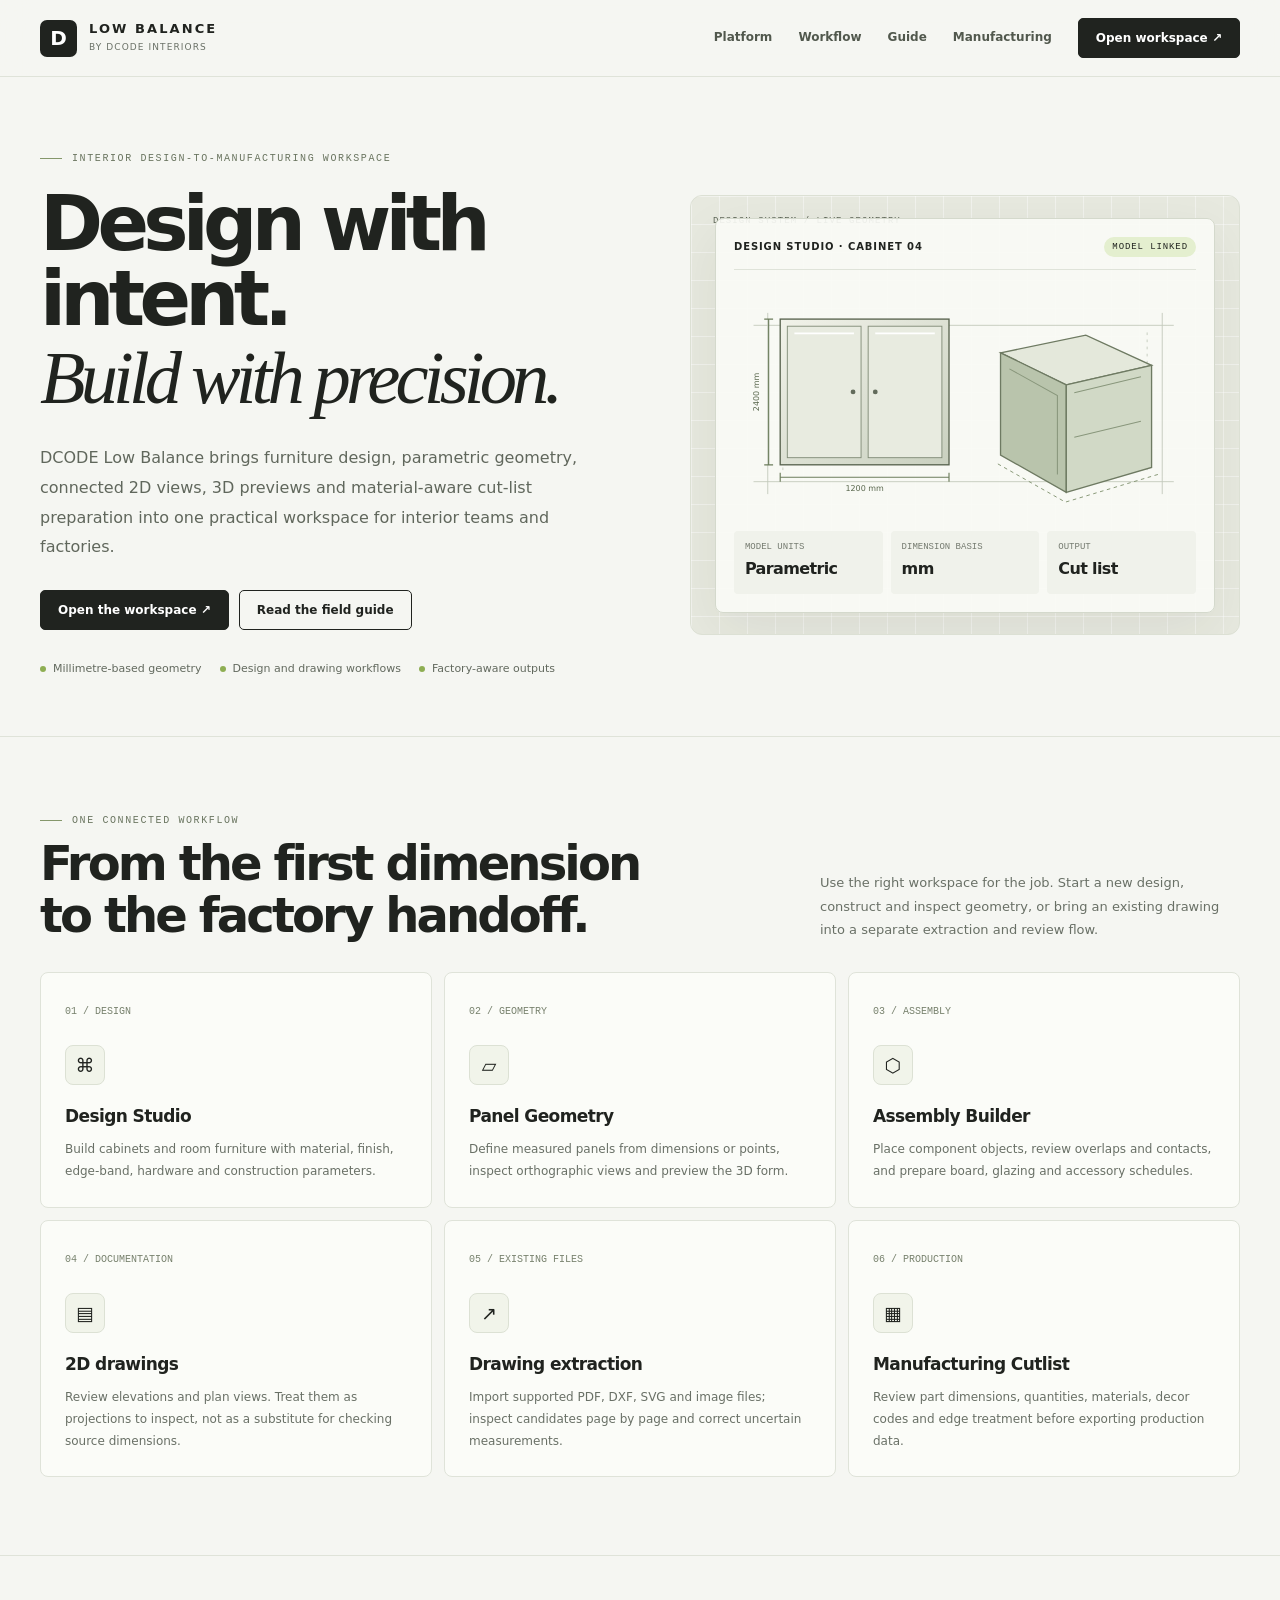
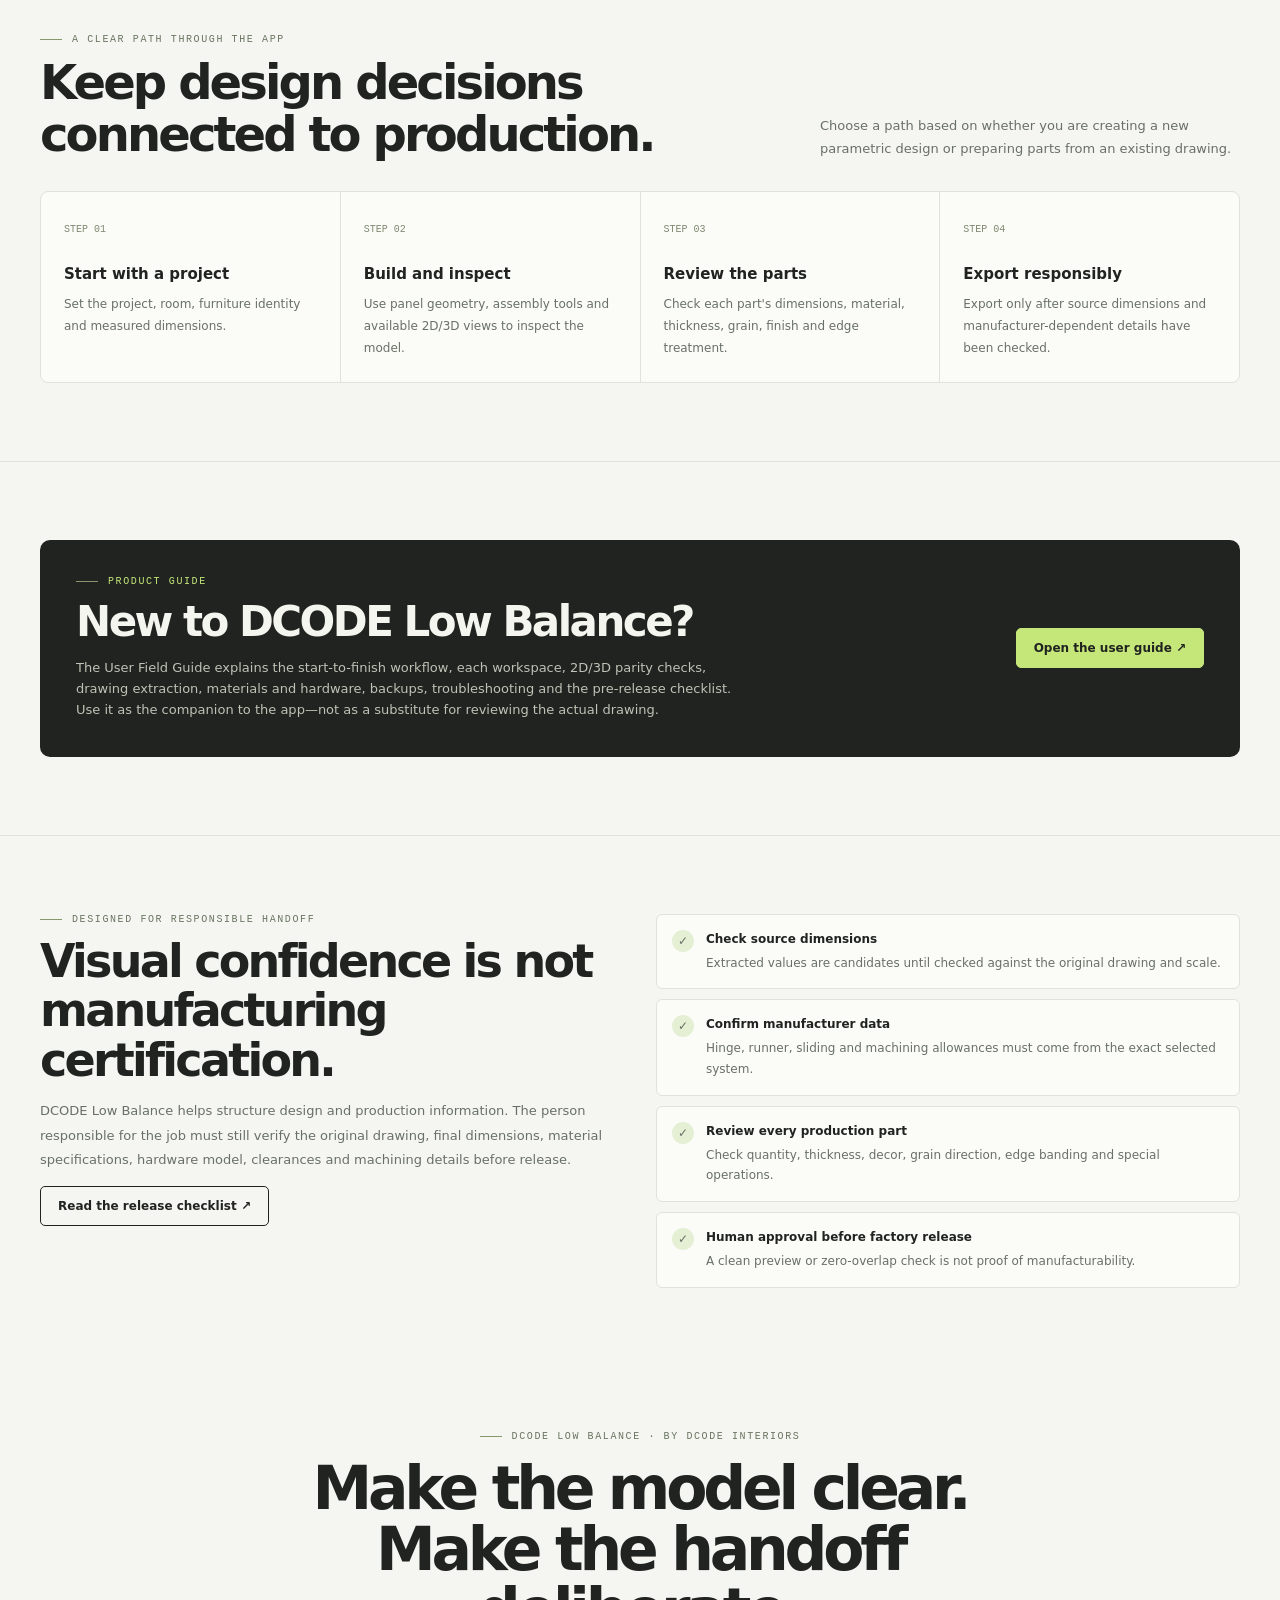
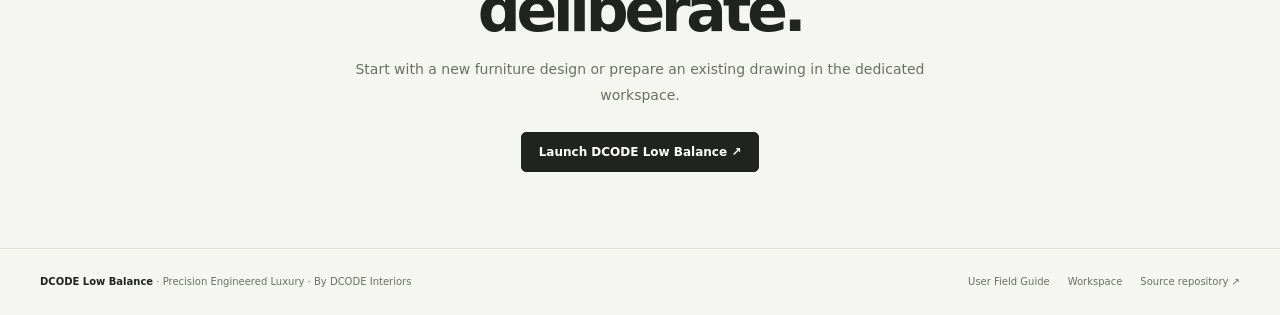
==== commit 161b1596: "brand: feature LOW BALANCE in marketing header" ====
--- a/public/index.html
+++ b/public/index.html
@@ -4,7 +4,7 @@
 :root{--ink:#20231f;--muted:#697066;--line:#dfe3d9;--paper:#f5f6f2;--white:#fff;--accent:#c5e779;--serif:Georgia,"Times New Roman",serif;--sans:Manrope,Inter,ui-sans-serif,system-ui,-apple-system,"Segoe UI",sans-serif}*{box-sizing:border-box}html{scroll-behavior:smooth;scroll-padding-top:90px}body{margin:0;background:var(--paper);color:var(--ink);font:15px/1.65 var(--sans)}a{color:inherit;text-decoration:none}a:focus-visible{outline:3px solid #6b8e41;outline-offset:4px}.wrap{width:min(1200px,calc(100% - 44px));margin:auto}.topbar{position:sticky;top:0;z-index:20;background:#f5f6f2ee;backdrop-filter:blur(16px);border-bottom:1px solid var(--line)}.nav{height:76px;display:flex;align-items:center;justify-content:space-between;gap:24px}.brand{display:flex;align-items:center;gap:12px;min-width:max-content}.mark{width:37px;height:37px;background:var(--ink);color:#fff;display:grid;place-items:center;font-size:20px;font-weight:800;border-radius:7px}.brand strong{display:block;font-size:13px;letter-spacing:.16em;line-height:1.2}.brand small{display:block;font-size:9px;letter-spacing:.12em;color:var(--muted);margin-top:4px}.navlinks{display:flex;align-items:center;gap:26px;font-size:12px;font-weight:700;color:#51584d}.navlinks a:hover{color:#000}.navcta,.button{display:inline-flex;align-items:center;justify-content:center;gap:10px;padding:12px 17px;border:1px solid var(--ink);border-radius:5px;background:var(--ink);color:#fff;font:700 12px var(--sans);transition:transform .18s,background .18s}.navcta:hover,.button:hover{transform:translateY(-1px);background:#343a31}.button.secondary{background:transparent;color:var(--ink)}.button.secondary:hover{background:#e9ece3}.hero{padding:76px 0 58px;display:grid;grid-template-columns:1.04fr .96fr;gap:54px;align-items:center}.eyebrow{font:10px ui-monospace,SFMono-Regular,Menlo,monospace;letter-spacing:.16em;text-transform:uppercase;color:#69745f;display:flex;align-items:center;gap:10px}.eyebrow:before{content:"";width:22px;height:1px;background:#85976b}.hero h1{font-size:clamp(44px,6vw,76px);letter-spacing:-.075em;line-height:.99;margin:22px 0;max-width:680px}.hero h1 em{font:italic .98em var(--serif);letter-spacing:-.065em}.hero p{font-size:16px;line-height:1.85;color:#60675c;max-width:580px}.hero-actions{display:flex;flex-wrap:wrap;gap:10px;margin-top:28px}.proof{display:flex;flex-wrap:wrap;gap:18px;margin-top:30px;color:#62695e;font-size:11px}.proof span{display:flex;align-items:center;gap:7px}.proof i{width:6px;height:6px;background:#8eae53;border-radius:50%}.hero-visual{position:relative;min-height:440px;border-radius:12px;overflow:hidden;background:#e7e9df;border:1px solid #dce0d4;padding:18px;display:flex;align-items:center;justify-content:center}.visual-grid{position:absolute;inset:0;background-image:linear-gradient(#ffffff6e 1px,transparent 1px),linear-gradient(90deg,#ffffff6e 1px,transparent 1px);background-size:28px 28px}.visual-label{position:absolute;top:20px;left:22px;font:9px ui-monospace,monospace;letter-spacing:.12em;color:#596253}.visual-card{position:relative;width:100%;max-width:500px;background:#fafbf7e8;border:1px solid #d4d9cc;border-radius:8px;padding:18px;box-shadow:0 18px 55px #27311b12}.visual-card-head{display:flex;justify-content:space-between;align-items:center;border-bottom:1px solid var(--line);padding-bottom:12px;font-size:10px;font-weight:800;letter-spacing:.09em}.live{font:9px ui-monospace,monospace;background:#e4efcf;border-radius:99px;padding:5px 8px}.blueprint{width:100%;display:block;margin:18px 0 12px}.visual-metrics{display:grid;grid-template-columns:repeat(3,1fr);gap:8px}.metric{background:#f0f2eb;padding:11px;border-radius:4px}.metric small{display:block;color:#747a6f;font:9px ui-monospace,monospace}.metric strong{display:block;font-size:16px;letter-spacing:-.04em;margin-top:4px}.section{padding:78px 0;border-top:1px solid var(--line)}.section-head{display:flex;align-items:end;justify-content:space-between;gap:30px;margin-bottom:30px}.section-head h2{font-size:clamp(30px,4vw,48px);line-height:1.08;letter-spacing:-.06em;max-width:650px;margin:12px 0 0}.section-head p{max-width:420px;color:var(--muted);font-size:13px;line-height:1.8;margin:0}.feature-grid{display:grid;grid-template-columns:repeat(3,1fr);gap:12px}.feature{padding:24px;border:1px solid var(--line);background:#fbfcf8;border-radius:8px;min-height:215px}.feature-num{font:10px ui-monospace,monospace;color:#77816d}.feature-icon{width:40px;height:40px;border:1px solid #dce1d4;border-radius:8px;display:grid;place-items:center;margin:24px 0 17px;background:#f1f4ea;font-size:19px}.feature h3{font-size:17px;letter-spacing:-.035em;margin:0 0 9px}.feature p{font-size:12px;color:var(--muted);line-height:1.8;margin:0}.workflow{display:grid;grid-template-columns:repeat(4,1fr);gap:1px;background:var(--line);border:1px solid var(--line);border-radius:8px;overflow:hidden}.step{background:#fbfcf8;padding:23px;min-height:175px}.step b{font:10px ui-monospace,monospace;color:#7d886f}.step h3{font-size:15px;margin:22px 0 8px}.step p{font-size:12px;color:var(--muted);margin:0;line-height:1.8}.guide-band{display:grid;grid-template-columns:1fr auto;gap:28px;align-items:center;background:#20231f;color:#f4f5ef;border-radius:10px;padding:36px}.guide-band .eyebrow{color:#c5e779}.guide-band h2{font-size:clamp(28px,3.5vw,42px);letter-spacing:-.06em;line-height:1.08;margin:12px 0}.guide-band p{color:#bdc3b6;font-size:13px;max-width:680px;margin:0}.guide-band .button{background:var(--accent);border-color:var(--accent);color:var(--ink);white-space:nowrap}.guide-band .button:hover{background:#d6f69c}.safety{display:grid;grid-template-columns:1fr 1fr;gap:32px;align-items:start}.safety h2{font-size:clamp(30px,4vw,46px);line-height:1.08;letter-spacing:-.06em;margin:12px 0}.safety p{color:var(--muted);font-size:13px;line-height:1.9}.safety-list{display:grid;gap:10px}.safety-item{display:flex;gap:12px;padding:15px;border:1px solid var(--line);background:#fbfcf8;border-radius:6px;font-size:12px}.safety-item strong{display:block;font-size:12px;margin-bottom:3px}.safety-item span{color:var(--muted);line-height:1.7}.check{flex:none;width:22px;height:22px;border-radius:50%;display:grid;place-items:center;background:#e5efd4;color:#42562c;font-weight:800}.final-cta{padding:65px 0 76px;text-align:center}.final-cta h2{font-size:clamp(36px,5vw,60px);letter-spacing:-.07em;line-height:1.02;margin:16px auto;max-width:800px}.final-cta p{max-width:570px;margin:0 auto;color:var(--muted);font-size:14px;line-height:1.8}.final-cta .button{margin-top:24px}.footer{border-top:1px solid var(--line);padding:25px 0;color:var(--muted);font-size:10px}.footer-inner{display:flex;justify-content:space-between;align-items:center;gap:18px;flex-wrap:wrap}.footer-links{display:flex;gap:18px;flex-wrap:wrap}.footer strong{color:var(--ink)}@media(max-width:900px){.hero{grid-template-columns:1fr;gap:32px;padding-top:54px}.hero-visual{min-height:390px}.section-head{display:block}.section-head p{margin-top:15px}.feature-grid{grid-template-columns:repeat(2,1fr)}.workflow{grid-template-columns:repeat(2,1fr)}.guide-band{grid-template-columns:1fr}.guide-band .button{justify-self:start}.safety{grid-template-columns:1fr}}@media(max-width:620px){.wrap{width:min(100% - 30px,1200px)}.nav{height:66px}.navlinks{gap:12px}.navlinks>a:not(.navcta){display:none}.navcta{padding:10px 12px;font-size:11px}.hero{padding:42px 0 38px}.hero h1{font-size:clamp(42px,13vw,62px)}.hero p{font-size:14px}.hero-visual{min-height:320px;padding:10px}.visual-card{padding:12px}.visual-metrics{gap:5px}.metric{padding:8px}.metric strong{font-size:13px}.section{padding:54px 0}.feature-grid{grid-template-columns:1fr}.feature{min-height:0}.feature-icon{margin-top:17px}.workflow{grid-template-columns:1fr}.step{min-height:0}.step h3{margin-top:13px}.guide-band{padding:25px}.guide-band .button{width:100%}.final-cta{padding:52px 0 58px}.footer-inner{align-items:flex-start;flex-direction:column}}
 </style></head>
 <body>
-<div class="topbar"><nav class="nav wrap" aria-label="Main navigation"><a class="brand" href="/" aria-label="DCODE Low Balance home"><span class="mark">D</span><span><strong>DCODE</strong><small>LOW BALANCE · BY DCODE INTERIORS</small></span></a><div class="navlinks"><a href="#platform">Platform</a><a href="#workflow">Workflow</a><a href="#guide">Guide</a><a href="#manufacturing">Manufacturing</a><a class="navcta" href="/app/">Open workspace ↗</a></div></nav></div>
+<div class="topbar"><nav class="nav wrap" aria-label="Main navigation"><a class="brand" href="/" aria-label="DCODE Low Balance home"><span class="mark">D</span><span><strong>LOW BALANCE</strong><small>BY DCODE INTERIORS</small></span></a><div class="navlinks"><a href="#platform">Platform</a><a href="#workflow">Workflow</a><a href="#guide">Guide</a><a href="#manufacturing">Manufacturing</a><a class="navcta" href="/app/">Open workspace ↗</a></div></nav></div>
 <main>
 <section class="hero wrap"><div><div class="eyebrow">Interior design-to-manufacturing workspace</div><h1>Design with intent.<br><em>Build with precision.</em></h1><p>DCODE Low Balance brings furniture design, parametric geometry, connected 2D views, 3D previews and material-aware cut-list preparation into one practical workspace for interior teams and factories.</p><div class="hero-actions"><a class="button" href="/app/">Open the workspace ↗</a><a class="button secondary" href="/guide.html">Read the field guide</a></div><div class="proof"><span><i></i>Millimetre-based geometry</span><span><i></i>Design and drawing workflows</span><span><i></i>Factory-aware outputs</span></div></div>
 <div class="hero-visual" aria-label="Illustration of connected cabinet drawings and manufacturing data"><div class="visual-grid"></div><span class="visual-label">DESIGN SYSTEM / LIVE GEOMETRY</span><div class="visual-card"><div class="visual-card-head"><span>DESIGN STUDIO · CABINET 04</span><span class="live">MODEL LINKED</span></div><svg class="blueprint" viewBox="0 0 520 260" role="img" aria-label="Illustrative cabinet elevation and 3D form"><defs><linearGradient id="cabinetFace" x1="0" y1="0" x2="1" y2="1"><stop offset="0" stop-color="#f1f2e9"/><stop offset="1" stop-color="#c9d0bf"/></linearGradient></defs><g stroke="#a0aa95" stroke-width="1" fill="none" opacity=".6"><path d="M22 42H495M22 218H495M38 28V232M482 28V232"/><path d="M55 50V206M465 50V206" stroke-dasharray="3 5"/></g><g transform="translate(52 35)"><rect x="0" y="0" width="190" height="164" fill="url(#cabinetFace)" stroke="#58634e" stroke-width="1.5"/><rect x="8" y="8" width="83" height="148" fill="#e8ebe0" stroke="#7e8974"/><rect x="99" y="8" width="83" height="148" fill="#e8ebe0" stroke="#7e8974"/><path d="M16 16H83M107 16H174" stroke="#fff" stroke-width="2"/><circle cx="82" cy="82" r="2.7" fill="#626b5b"/><circle cx="107" cy="82" r="2.7" fill="#626b5b"/><path d="M-13 0V164M-18 0H-8M-18 164H-8M0 178H190M0 173V183M190 173V183" stroke="#6c7d5c" stroke-width="1.3"/><text x="-24" y="82" fill="#59674d" font-size="9" text-anchor="middle" transform="rotate(-90 -24 82)">2400 mm</text><text x="95" y="194" fill="#59674d" font-size="9" text-anchor="middle">1200 mm</text></g><g transform="translate(300 53)"><path d="M0 20L96 0L170 34L74 56Z" fill="#e4e8db" stroke="#6e7a62" stroke-width="1.5"/><path d="M0 20V135L74 177V56Z" fill="#b9c4ac" stroke="#6e7a62" stroke-width="1.5"/><path d="M74 56L170 34V149L74 177Z" fill="#d1d9c6" stroke="#6e7a62" stroke-width="1.5"/><path d="M10 38L64 68V157M83 65L158 47M83 115L158 97" fill="none" stroke="#89977c" stroke-width="1.2"/><path d="M-3 145L73 188L180 156" fill="none" stroke="#7c8d6a" stroke-dasharray="4 4"/></g></svg><div class="visual-metrics"><div class="metric"><small>MODEL UNITS</small><strong>Parametric</strong></div><div class="metric"><small>DIMENSION BASIS</small><strong>mm</strong></div><div class="metric"><small>OUTPUT</small><strong>Cut list</strong></div></div></div></div></section>
